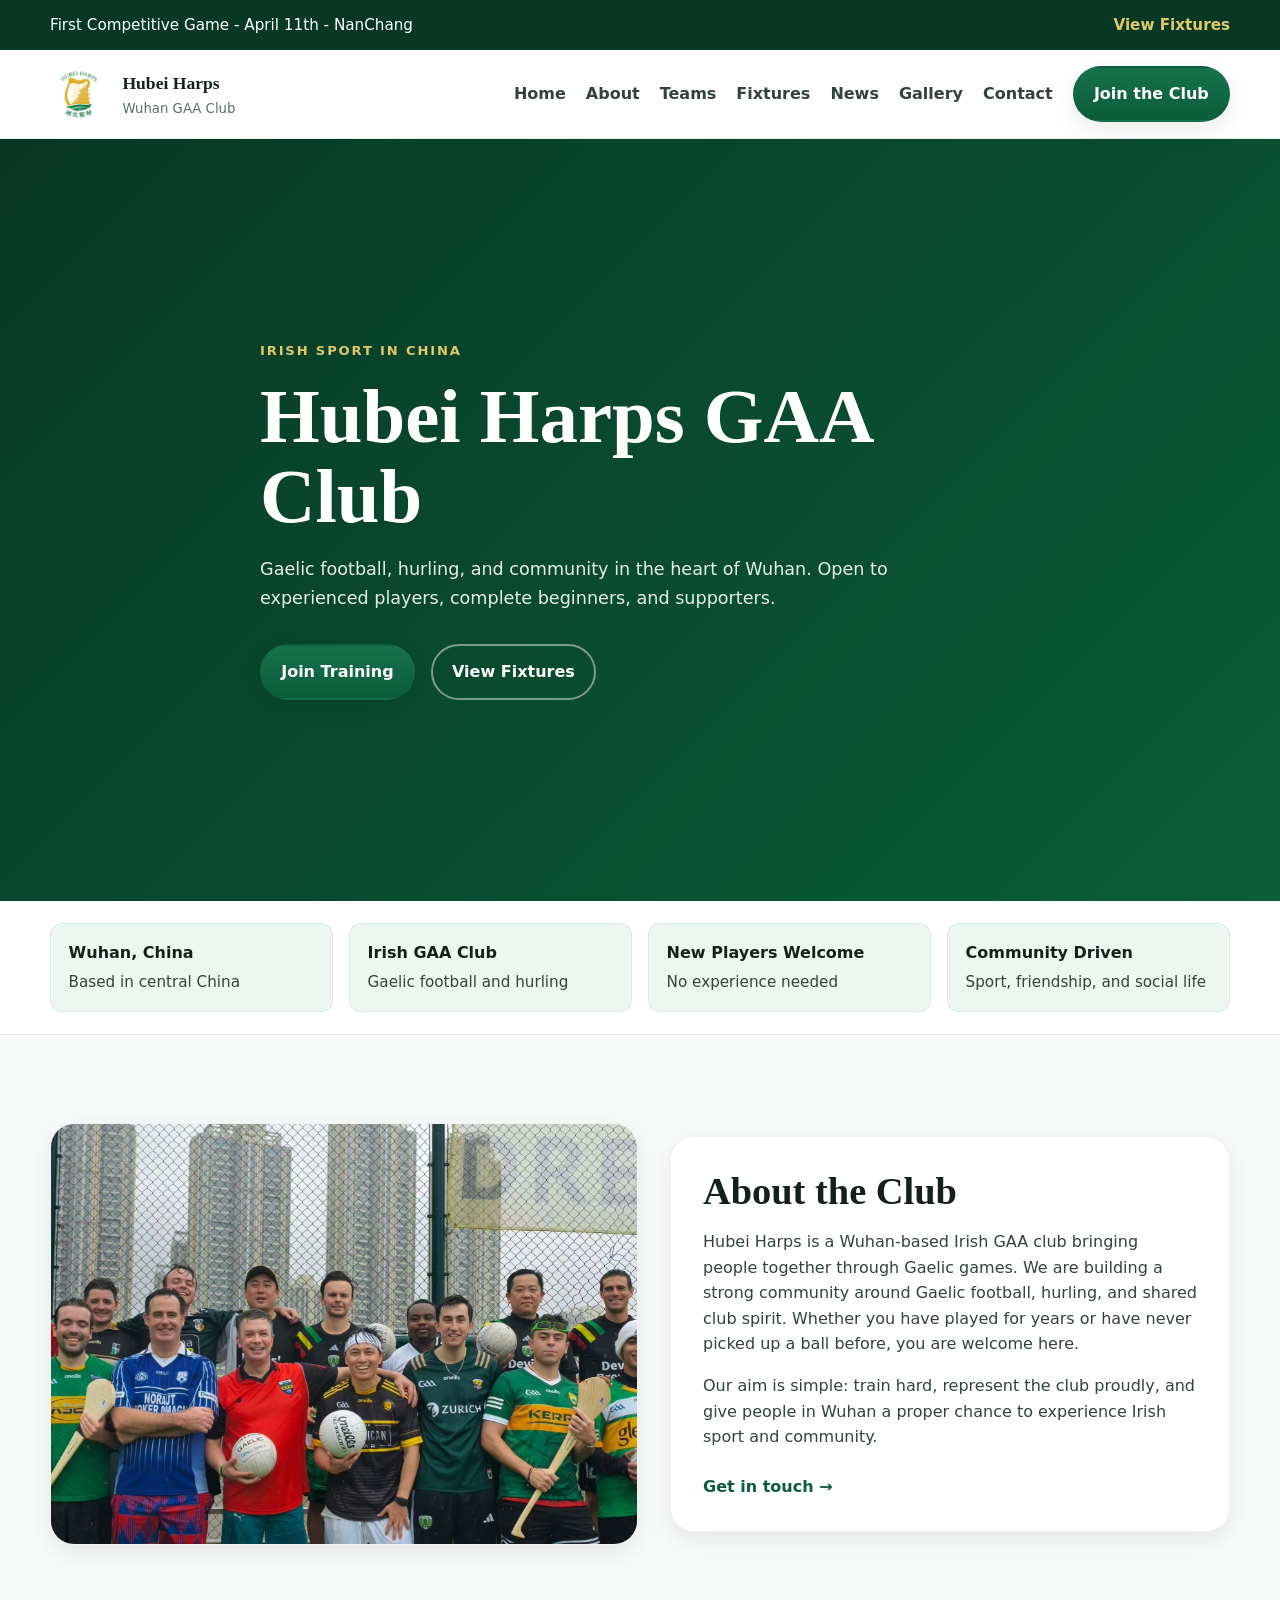
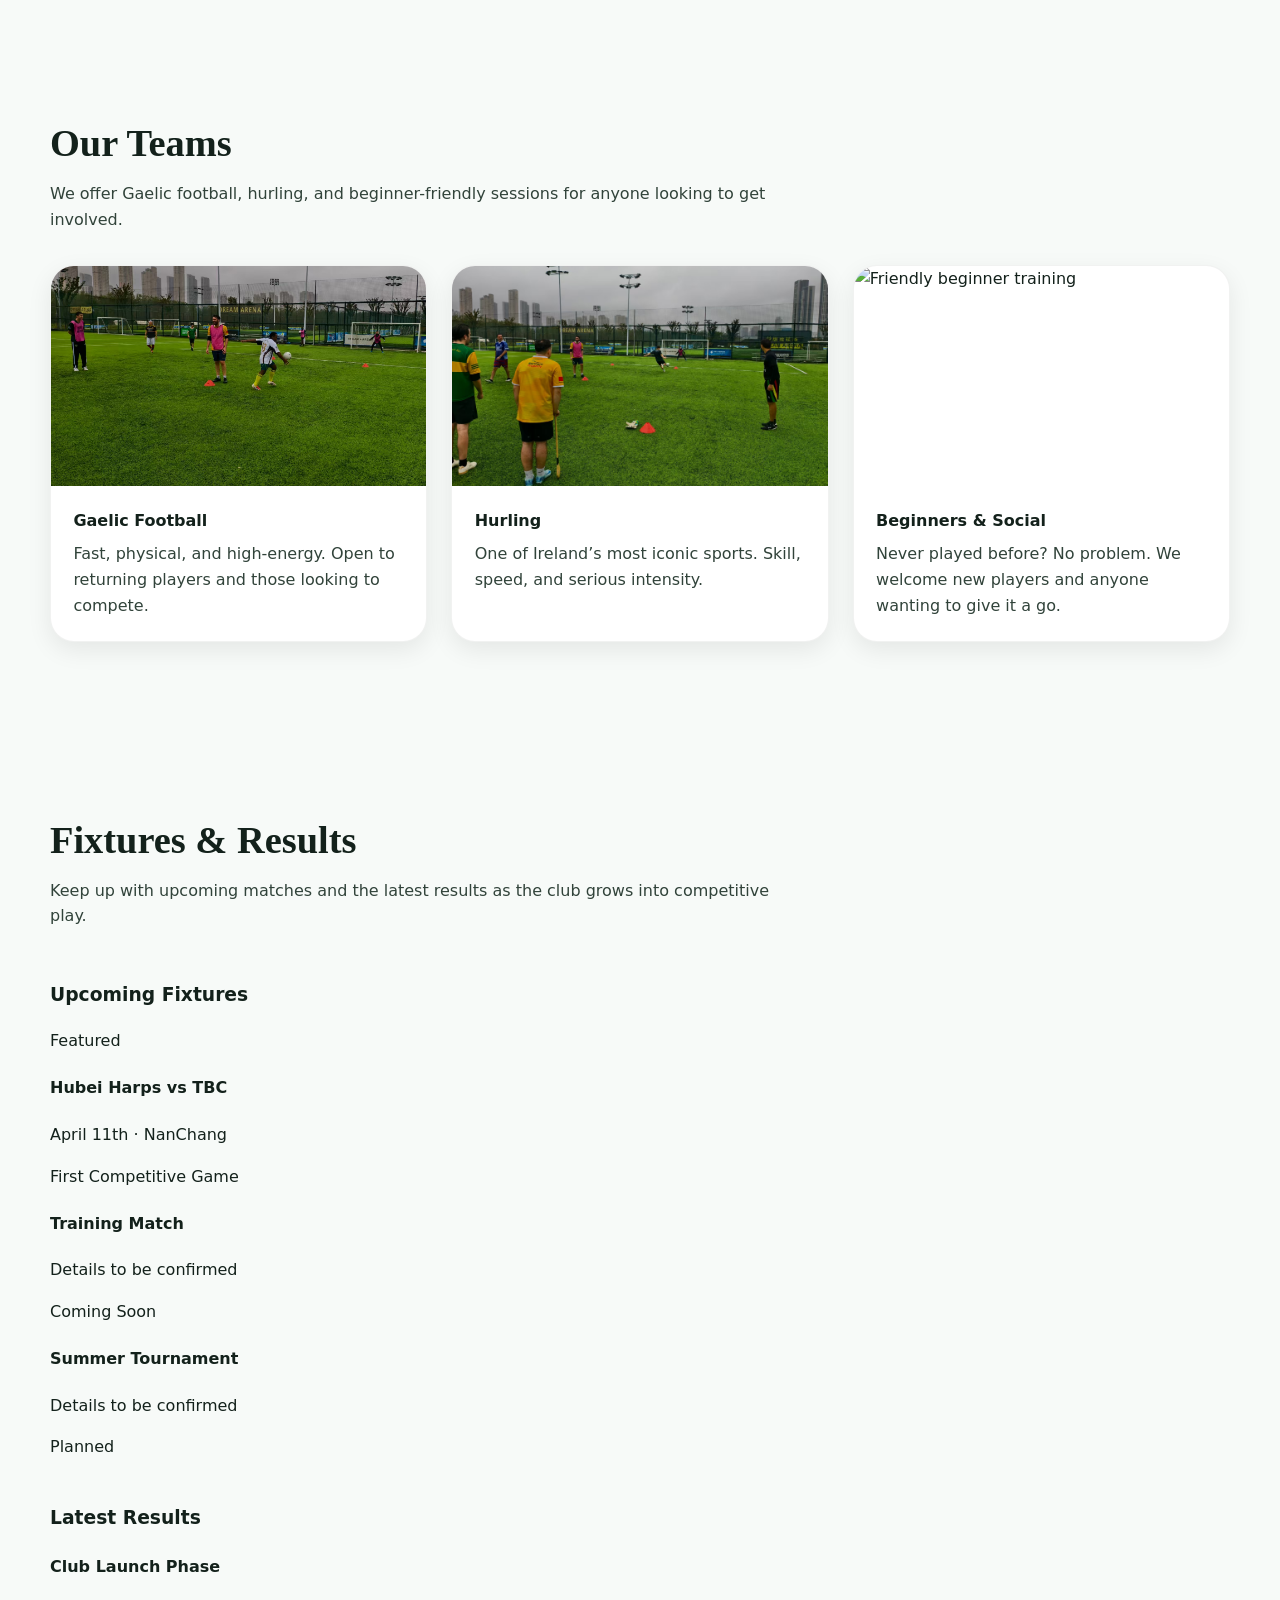
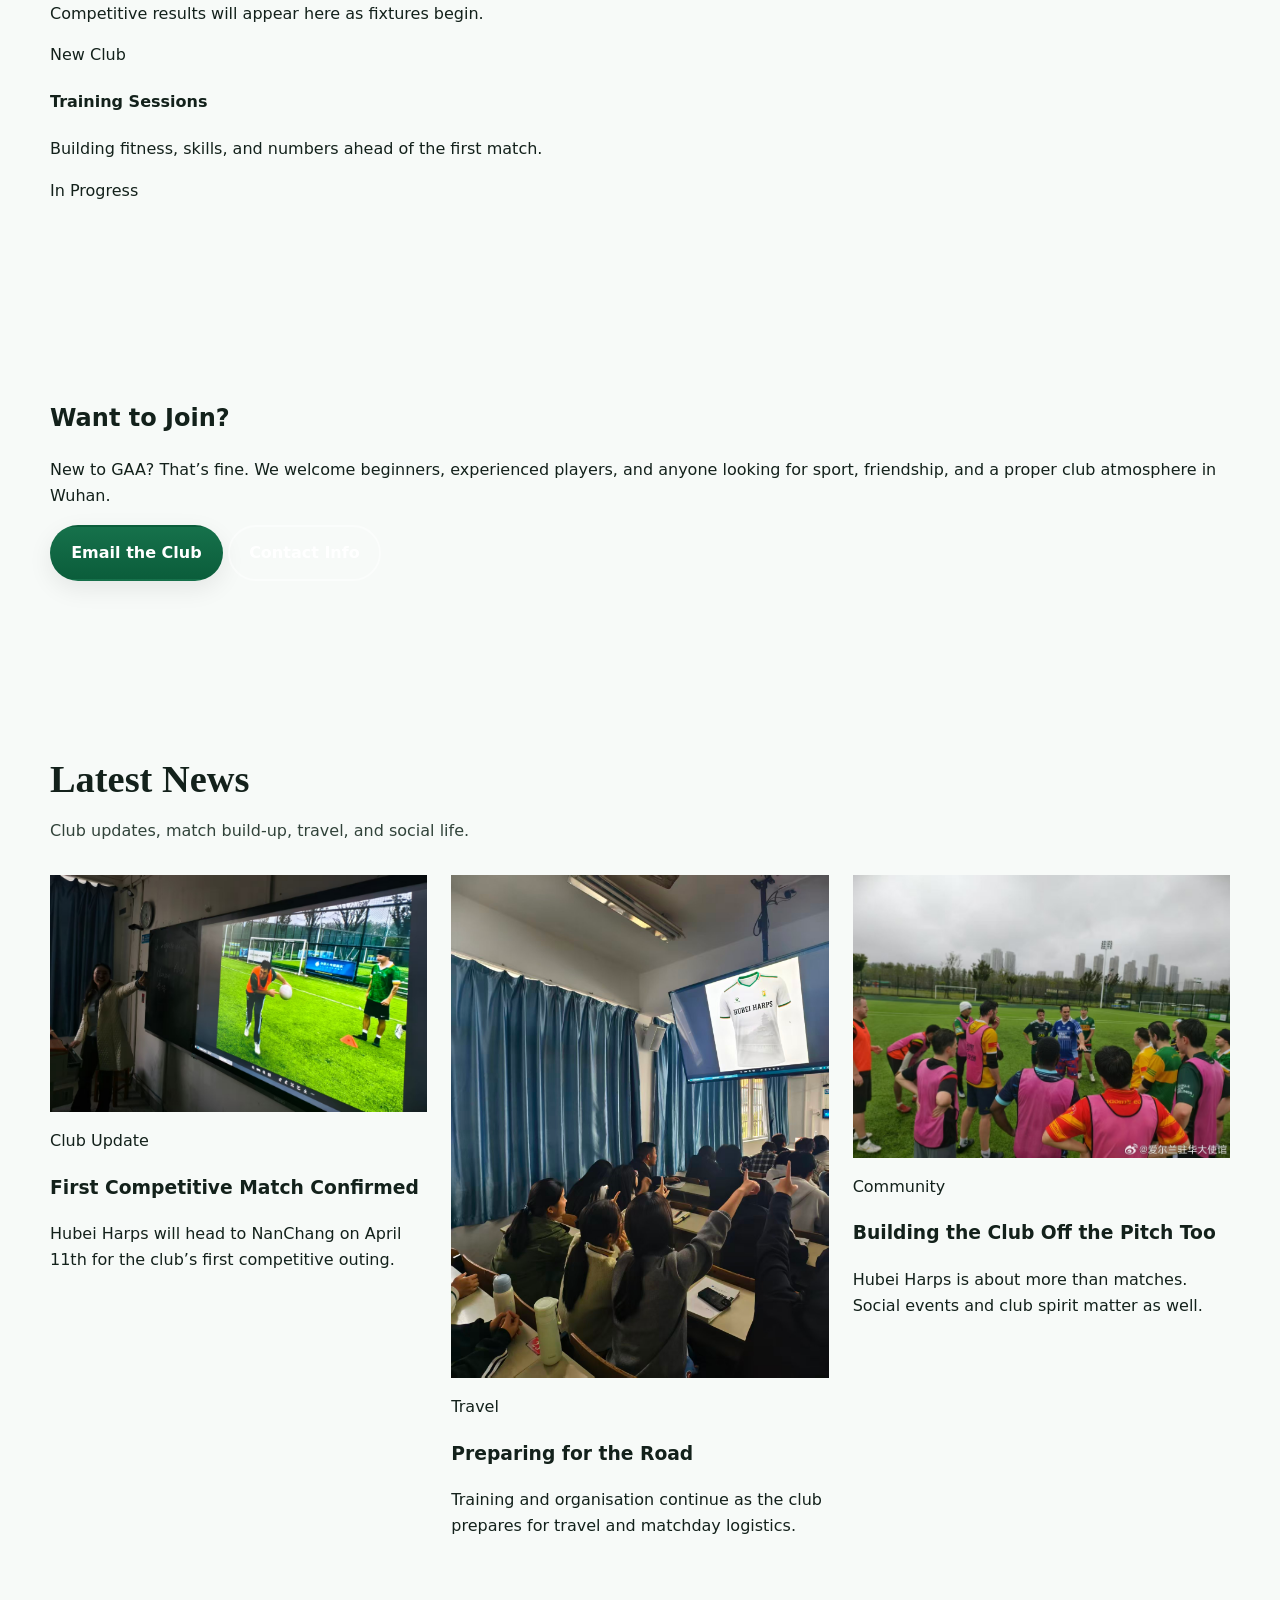
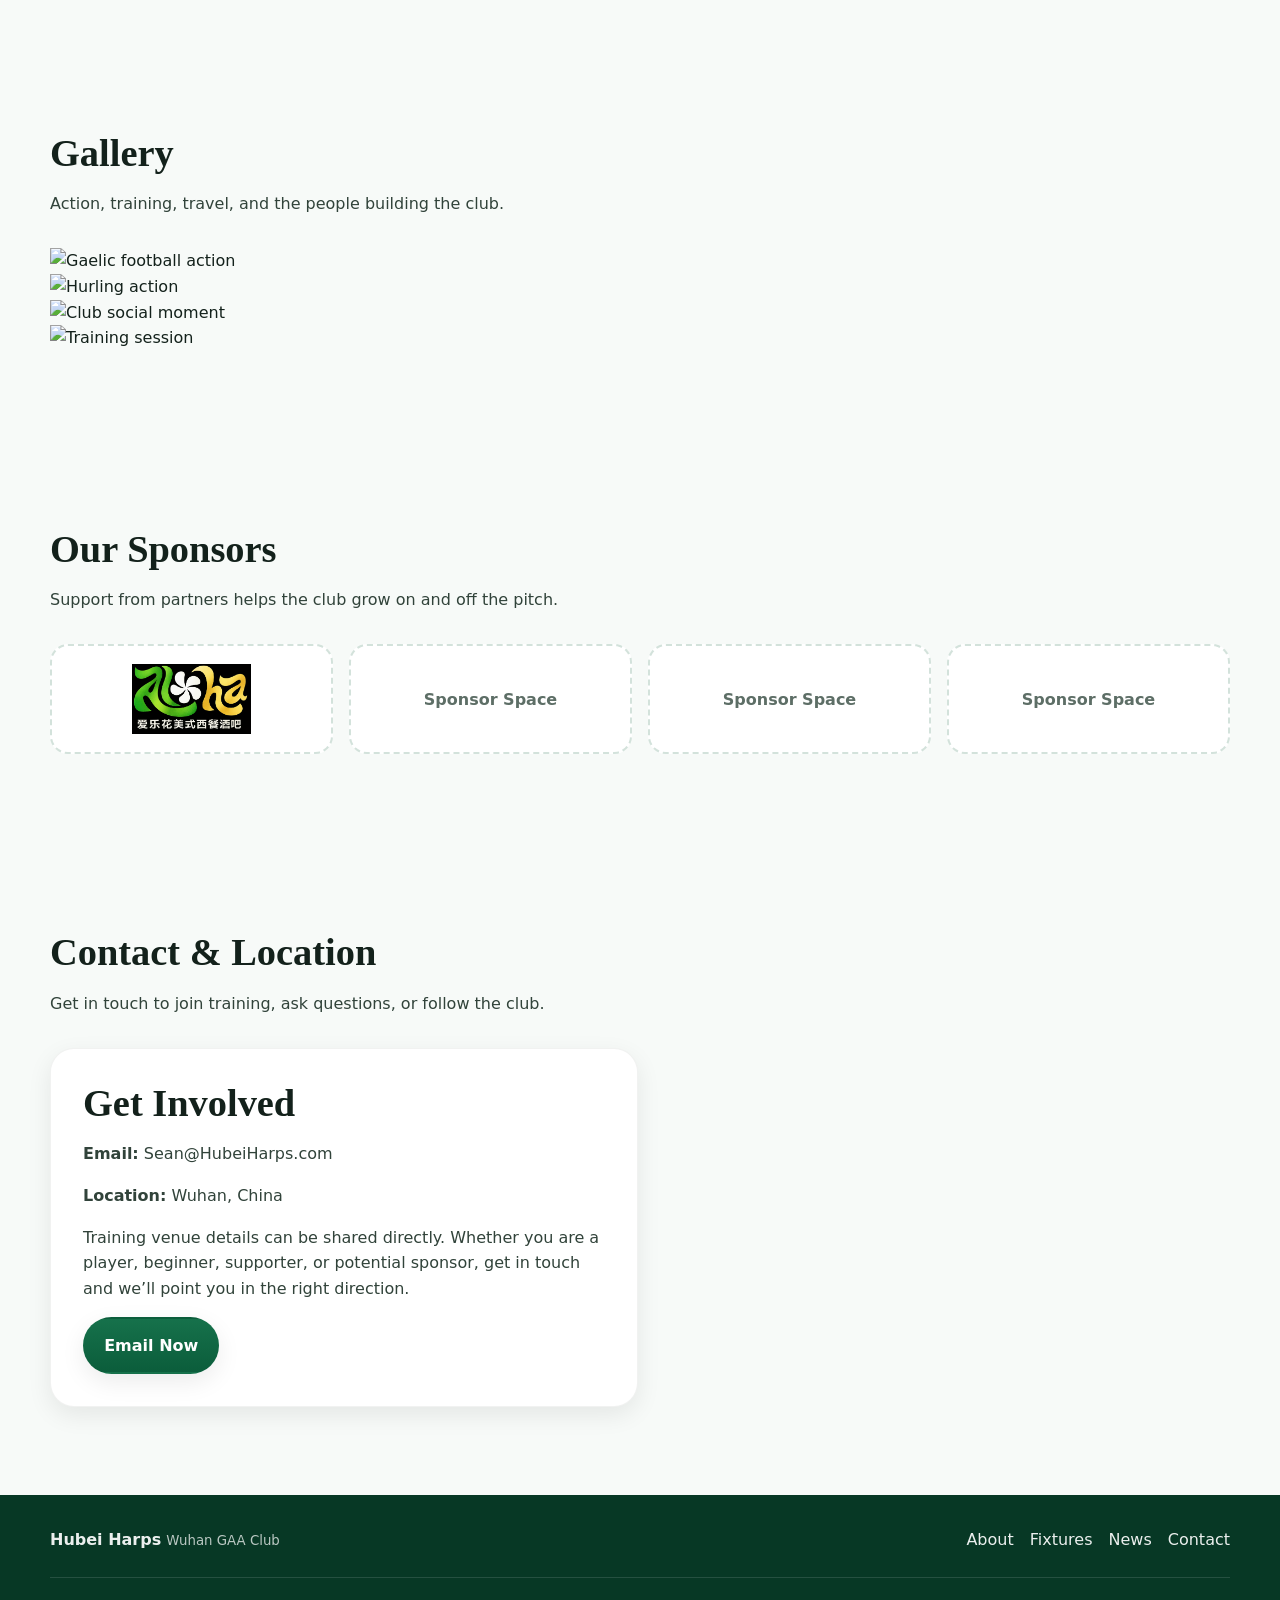
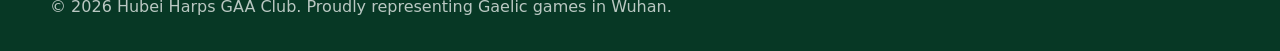
==== index.html @ 8550dde1 "Update index.html" ====
<!DOCTYPE html>
<html lang="en">
<head>
  <meta charset="UTF-8">
  <meta name="viewport" content="width=device-width, initial-scale=1.0">
  <title>Hubei Harps GAA Club</title>
  <meta name="description" content="Hubei Harps GAA Club brings Gaelic football, hurling, and community to Wuhan, China. New players and supporters are always welcome.">

  <link rel="stylesheet" href="styles.css">
  <script defer src="script.js"></script>
</head>
<body>

  <!-- ANNOUNCEMENT -->
  <div class="announcement-bar">
    <div class="container announcement-inner">
      <p>First Competitive Game - April 11th - NanChang</p>
      <a href="#fixtures">View Fixtures</a>
    </div>
  </div>

  <!-- HEADER -->
  <header class="site-header">
    <div class="container nav-wrap">

      <a class="brand" href="#top" aria-label="Hubei Harps home">
        <img src="assets/images/logo.png" alt="Hubei Harps Logo">
        <span>
          <strong>Hubei Harps</strong>
          <small>Wuhan GAA Club</small>
        </span>
      </a>

      <nav class="site-nav" aria-label="Main navigation">
        <a href="#top">Home</a>
        <a href="#about">About</a>
        <a href="#teams">Teams</a>
        <a href="#fixtures">Fixtures</a>
        <a href="#news">News</a>
        <a href="#gallery">Gallery</a>
        <a href="#contact">Contact</a>
        <a href="mailto:Sean@HubeiHarps.com?subject=Hubei%20Harps%20-%20Join%20the%20Club" class="button button-primary nav-cta">Join the Club</a>
      </nav>

      <button class="nav-toggle" aria-label="Toggle menu" aria-expanded="false">
        <span></span>
        <span></span>
        <span></span>
      </button>

    </div>
  </header>

  <main id="top">

    <!-- HERO -->
    <section class="hero">
      <div class="container hero-content">
        <p class="eyebrow">Irish Sport in China</p>
        <h1>Hubei Harps GAA Club</h1>
        <p class="hero-copy">
          Gaelic football, hurling, and community in the heart of Wuhan.
          Open to experienced players, complete beginners, and supporters.
        </p>

        <div class="hero-actions">
          <a href="mailto:Sean@HubeiHarps.com?subject=Hubei%20Harps%20-%20Join%20Training" class="button button-primary">Join Training</a>
          <a href="#fixtures" class="button button-secondary">View Fixtures</a>
        </div>
      </div>
    </section>

    <!-- IDENTITY STRIP -->
    <section class="identity-strip">
      <div class="container identity-grid">
        <article>
          <strong>Wuhan, China</strong>
          <span>Based in central China</span>
        </article>
        <article>
          <strong>Irish GAA Club</strong>
          <span>Gaelic football and hurling</span>
        </article>
        <article>
          <strong>New Players Welcome</strong>
          <span>No experience needed</span>
        </article>
        <article>
          <strong>Community Driven</strong>
          <span>Sport, friendship, and social life</span>
        </article>
      </div>
    </section>

    <!-- ABOUT -->
    <section class="section" id="about">
      <div class="container split-grid">

        <div class="image-card">
          <img src="assets/images/about-team.jpg" alt="Hubei Harps team group photo">
        </div>

        <div class="text-card">
          <h2>About the Club</h2>
          <p>
            Hubei Harps is a Wuhan-based Irish GAA club bringing people together through Gaelic games.
            We are building a strong community around Gaelic football, hurling, and shared club spirit.
            Whether you have played for years or have never picked up a ball before, you are welcome here.
          </p>
          <p>
            Our aim is simple: train hard, represent the club proudly, and give people in Wuhan a proper
            chance to experience Irish sport and community.
          </p>
          <a href="#contact" class="text-link">Get in touch →</a>
        </div>

      </div>
    </section>

    <!-- TEAMS -->
    <section class="section" id="teams">
      <div class="container">

        <div class="section-head">
          <h2>Our Teams</h2>
          <p>We offer Gaelic football, hurling, and beginner-friendly sessions for anyone looking to get involved.</p>
        </div>

        <div class="card-grid three-up">

          <article class="info-card">
            <img src="assets/images/team-gaelic-football.jpg" alt="Gaelic football action">
            <div class="info-card-body">
              <h3>Gaelic Football</h3>
              <p>Fast, physical, and high-energy. Open to returning players and those looking to compete.</p>
            </div>
          </article>

          <article class="info-card">
            <img src="assets/images/team-hurling.jpg" alt="Hurling action">
            <div class="info-card-body">
              <h3>Hurling</h3>
              <p>One of Ireland’s most iconic sports. Skill, speed, and serious intensity.</p>
            </div>
          </article>

          <article class="info-card">
            <img src="assets/images/team-social-beginners.jpg" alt="Friendly beginner training">
            <div class="info-card-body">
              <h3>Beginners & Social</h3>
              <p>Never played before? No problem. We welcome new players and anyone wanting to give it a go.</p>
            </div>
          </article>

        </div>
      </div>
    </section>

    <!-- FIXTURES -->
    <section class="section" id="fixtures">
      <div class="container">

        <div class="section-head">
          <h2>Fixtures & Results</h2>
          <p>Keep up with upcoming matches and the latest results as the club grows into competitive play.</p>
        </div>

        <div class="card-grid two-up">

          <div class="panel">
            <div class="panel-head">
              <h3>Upcoming Fixtures</h3>
            </div>

            <div class="fixture-list">
              <div class="fixture-item feature-fixture">
                <div>
                  <p class="fixture-label">Featured</p>
                  <h4>Hubei Harps vs TBC</h4>
                  <p>April 11th · NanChang</p>
                </div>
                <span class="tag">First Competitive Game</span>
              </div>

              <div class="fixture-item">
                <div>
                  <h4>Training Match</h4>
                  <p>Details to be confirmed</p>
                </div>
                <span class="tag">Coming Soon</span>
              </div>

              <div class="fixture-item">
                <div>
                  <h4>Summer Tournament</h4>
                  <p>Details to be confirmed</p>
                </div>
                <span class="tag">Planned</span>
              </div>
            </div>
          </div>

          <div class="panel">
            <div class="panel-head">
              <h3>Latest Results</h3>
            </div>

            <div class="fixture-list">
              <div class="fixture-item">
                <div>
                  <h4>Club Launch Phase</h4>
                  <p>Competitive results will appear here as fixtures begin.</p>
                </div>
                <span class="tag">New Club</span>
              </div>

              <div class="fixture-item">
                <div>
                  <h4>Training Sessions</h4>
                  <p>Building fitness, skills, and numbers ahead of the first match.</p>
                </div>
                <span class="tag">In Progress</span>
              </div>
            </div>
          </div>

        </div>
      </div>
    </section>

    <!-- JOIN -->
    <section class="section join-band" id="join">
      <div class="container join-wrap">
        <div>
          <h2>Want to Join?</h2>
          <p>
            New to GAA? That’s fine. We welcome beginners, experienced players, and anyone looking for sport,
            friendship, and a proper club atmosphere in Wuhan.
          </p>
        </div>

        <div class="join-actions">
          <a href="mailto:Sean@HubeiHarps.com?subject=Hubei%20Harps%20-%20I%20want%20to%20join" class="button button-primary">Email the Club</a>
          <a href="#contact" class="button button-secondary">Contact Info</a>
        </div>
      </div>
    </section>

    <!-- NEWS -->
    <section class="section news" id="news">
      <div class="container">

        <div class="section-head">
          <h2>Latest News</h2>
          <p>Club updates, match build-up, travel, and social life.</p>
        </div>

        <div class="card-grid three-up">

          <article class="news-card">
            <img src="assets/images/news-1.jpg" alt="Club match or training action">
            <div class="news-card-body">
              <p class="news-meta">Club Update</p>
              <h3>First Competitive Match Confirmed</h3>
              <p>Hubei Harps will head to NanChang on April 11th for the club’s first competitive outing.</p>
            </div>
          </article>

          <article class="news-card">
            <img src="assets/images/news-2.jpg" alt="Team travel or tournament photo">
            <div class="news-card-body">
              <p class="news-meta">Travel</p>
              <h3>Preparing for the Road</h3>
              <p>Training and organisation continue as the club prepares for travel and matchday logistics.</p>
            </div>
          </article>

          <article class="news-card">
            <img src="assets/images/news-3.jpg" alt="Club social event">
            <div class="news-card-body">
              <p class="news-meta">Community</p>
              <h3>Building the Club Off the Pitch Too</h3>
              <p>Hubei Harps is about more than matches. Social events and club spirit matter as well.</p>
            </div>
          </article>

        </div>
      </div>
    </section>

    <!-- GALLERY -->
    <section class="section" id="gallery">
      <div class="container">

        <div class="section-head">
          <h2>Gallery</h2>
          <p>Action, training, travel, and the people building the club.</p>
        </div>

        <div class="gallery-grid">
          <img src="assets/images/gallery-1.jpg" alt="Gaelic football action">
          <img src="assets/images/gallery-2.jpg" alt="Hurling action">
          <img src="assets/images/gallery-3.jpg" alt="Club social moment">
          <img src="assets/images/gallery-4.jpg" alt="Training session">
        </div>

      </div>
    </section>

    <!-- SPONSORS -->
    <section class="section" id="sponsors">
      <div class="container">

        <div class="section-head">
          <h2>Our Sponsors</h2>
          <p>Support from partners helps the club grow on and off the pitch.</p>
        </div>

        <div class="sponsor-row">
          <div class="sponsor-box">
            <img src="assets/images/sponsor-1.png" alt="Club sponsor">
          </div>

          <div class="sponsor-box">Sponsor Space</div>
          <div class="sponsor-box">Sponsor Space</div>
          <div class="sponsor-box">Sponsor Space</div>
        </div>

      </div>
    </section>

    <!-- CONTACT -->
    <section class="section" id="contact">
      <div class="container">

        <div class="section-head">
          <h2>Contact & Location</h2>
          <p>Get in touch to join training, ask questions, or follow the club.</p>
        </div>

        <div class="split-grid contact-grid">

          <div class="text-card">
            <h2>Get Involved</h2>
            <p><strong>Email:</strong> <a href="mailto:Sean@HubeiHarps.com">Sean@HubeiHarps.com</a></p>
            <p><strong>Location:</strong> Wuhan, China</p>
            <p>
              Training venue details can be shared directly. Whether you are a player, beginner,
              supporter, or potential sponsor, get in touch and we’ll point you in the right direction.
            </p>
            <a href="mailto:Sean@HubeiHarps.com?subject=Hubei%20Harps%20-%20Contact" class="button button-primary">Email Now</a>
          </div>

          <div class="map-card">
            <iframe
              title="Map of Wuhan"
              src="https://www.google.com/maps?q=Wuhan%20China&output=embed"
              loading="lazy"
              referrerpolicy="no-referrer-when-downgrade">
            </iframe>
          </div>

        </div>

      </div>
    </section>

  </main>

  <!-- FOOTER -->
  <footer class="site-footer">
    <div class="container footer-wrap">

      <div class="footer-brand">
        <strong>Hubei Harps</strong>
        <small>Wuhan GAA Club</small>
      </div>

      <div class="footer-nav">
        <a href="#about">About</a>
        <a href="#fixtures">Fixtures</a>
        <a href="#news">News</a>
        <a href="#contact">Contact</a>
      </div>

      <p class="footer-copy">
        © 2026 Hubei Harps GAA Club. Proudly representing Gaelic games in Wuhan.
      </p>

    </div>
  </footer>

</body>
</html>
---- styles.css ----
/* =========================
   RESET / BASE
========================= */
:root {
  --green-900: #073825;
  --green-800: #0b5d3b;
  --green-700: #16714b;
  --green-100: #edf7f1;
  --gold-500: #d4af37;
  --gold-400: #e3c867;
  --white: #ffffff;
  --ink-900: #13211b;
  --ink-700: #31433a;
  --ink-500: #5d6e66;
  --line: rgba(19, 33, 27, 0.12);
  --shadow: 0 16px 40px rgba(0, 0, 0, 0.12);
  --shadow-soft: 0 8px 24px rgba(0, 0, 0, 0.08);
  --radius-lg: 24px;
  --radius-md: 18px;
  --radius-sm: 12px;
  --max-width: 1180px;
  --header-height: 88px;
}

*,
*::before,
*::after {
  box-sizing: border-box;
}

html {
  scroll-behavior: smooth;
}

body {
  margin: 0;
  font-family: "Inter", system-ui, sans-serif;
  color: var(--ink-900);
  background: #f7faf8;
  line-height: 1.6;
}

img {
  display: block;
  max-width: 100%;
}

a {
  color: inherit;
  text-decoration: none;
}

iframe {
  border: 0;
}

.container {
  width: min(100% - 2rem, var(--max-width));
  margin-inline: auto;
}

/* =========================
   ANNOUNCEMENT BAR
========================= */
.announcement-bar {
  background: var(--green-900);
  color: var(--white);
}

.announcement-inner {
  min-height: 50px;
  display: flex;
  align-items: center;
  justify-content: space-between;
  gap: 1rem;
  font-size: 0.95rem;
}

.announcement-inner p {
  margin: 0;
}

.announcement-inner a {
  color: var(--gold-400);
  font-weight: 700;
}

.announcement-inner a:hover {
  color: var(--white);
}

/* =========================
   HEADER
========================= */
.site-header {
  position: sticky;
  top: 0;
  z-index: 50;
  background: rgba(255, 255, 255, 0.94);
  backdrop-filter: blur(14px);
  border-bottom: 1px solid rgba(19, 33, 27, 0.08);
}

.nav-wrap {
  min-height: var(--header-height);
  display: flex;
  align-items: center;
  justify-content: space-between;
  gap: 1.5rem;
}

.brand {
  display: inline-flex;
  align-items: center;
  gap: 0.9rem;
  min-width: 0;
}

.brand img {
  width: 58px;
  height: 58px;
  object-fit: contain;
  flex-shrink: 0;
}

.brand span {
  display: grid;
  gap: 0.1rem;
}

.brand strong,
.hero h1,
.section-head h2,
.text-card h2 {
  font-family: "Cinzel", serif;
}

.brand strong {
  font-size: 1.1rem;
}

.brand small {
  color: var(--ink-500);
  font-size: 0.83rem;
}

.site-nav {
  display: flex;
  align-items: center;
  gap: 1.25rem;
}

.site-nav a:not(.button) {
  font-weight: 600;
  color: var(--ink-700);
}

.site-nav a:hover,
.footer-nav a:hover,
.text-link:hover {
  color: var(--green-800);
}

.nav-toggle {
  display: none;
  background: transparent;
  border: 0;
  padding: 0.4rem;
  cursor: pointer;
}

.nav-toggle span {
  display: block;
  width: 26px;
  height: 2px;
  background: var(--ink-900);
  margin: 5px 0;
}

/* =========================
   BUTTONS
========================= */
.button {
  display: inline-flex;
  align-items: center;
  justify-content: center;
  min-height: 48px;
  padding: 0.85rem 1.2rem;
  border-radius: 999px;
  font-weight: 800;
  border: 2px solid transparent;
  transition: transform 0.2s ease, box-shadow 0.2s ease, background 0.2s ease, color 0.2s ease;
}

.button:hover {
  transform: translateY(-1px);
}

.button-primary {
  background: linear-gradient(180deg, var(--green-700), var(--green-800));
  color: var(--white);
  box-shadow: var(--shadow-soft);
}

.button-primary:hover {
  box-shadow: var(--shadow);
}

.button-secondary {
  background: transparent;
  border: 2px solid rgba(255, 255, 255, 0.45);
  color: var(--white);
}

.button-secondary:hover {
  border-color: var(--white);
}

/* =========================
   HERO
========================= */
.hero {
  position: relative;
  min-height: calc(100vh - 138px);
  display: grid;
  align-items: center;
  background: linear-gradient(135deg, var(--green-900), var(--green-800));
  color: var(--white);
}

.hero-content {
  position: relative;
  z-index: 1;
  padding: 6rem 0;
  max-width: 760px;
}

.eyebrow {
  letter-spacing: 0.14em;
  text-transform: uppercase;
  font-size: 0.82rem;
  font-weight: 800;
  color: var(--gold-400);
  margin: 0 0 1rem;
}

.hero h1 {
  font-size: clamp(2.4rem, 6vw, 4.8rem);
  line-height: 1.05;
  margin: 0 0 1rem;
}

.hero-copy {
  max-width: 60ch;
  font-size: 1.1rem;
  color: rgba(255, 255, 255, 0.9);
}

.hero-actions {
  display: flex;
  flex-wrap: wrap;
  gap: 1rem;
  margin-top: 2rem;
}

/* =========================
   IDENTITY STRIP
========================= */
.identity-strip {
  background: var(--white);
  border-bottom: 1px solid var(--line);
}

.identity-grid {
  display: grid;
  grid-template-columns: repeat(4, 1fr);
  gap: 1rem;
  padding: 1.4rem 0;
}

.identity-grid article {
  padding: 1rem 1.1rem;
  border-radius: var(--radius-sm);
  background: var(--green-100);
  border: 1px solid rgba(11, 93, 59, 0.08);
}

.identity-grid strong,
.info-card h3 {
  display: block;
  font-size: 1rem;
  margin-bottom: 0.2rem;
}

.identity-grid span {
  color: var(--ink-700);
  font-size: 0.95rem;
}

/* =========================
   SECTION GENERIC
========================= */
.section {
  padding: 5.5rem 0;
}

.section-head {
  max-width: 760px;
  margin-bottom: 2rem;
}

.section-head h2,
.text-card h2 {
  font-size: clamp(1.9rem, 3vw, 3rem);
  line-height: 1.15;
  margin: 0 0 0.85rem;
}

.section-head p:last-child,
.text-card p,
.info-card p {
  color: var(--ink-700);
}

/* =========================
   LAYOUT BLOCKS
========================= */
.split-grid {
  display: grid;
  grid-template-columns: 1.05fr 1fr;
  gap: 2rem;
  align-items: center;
}

.card-grid {
  display: grid;
  gap: 1.5rem;
}

.three-up {
  grid-template-columns: repeat(3, 1fr);
}

.image-card,
.text-card,
.info-card {
  background: var(--white);
  border-radius: var(--radius-lg);
  overflow: hidden;
  box-shadow: var(--shadow-soft);
  border: 1px solid rgba(19, 33, 27, 0.06);
}

.image-card img {
  width: 100%;
  height: 100%;
  min-height: 420px;
  object-fit: cover;
}

.text-card {
  padding: 2rem;
}

.text-link {
  display: inline-block;
  margin-top: 0.5rem;
  font-weight: 800;
  color: var(--green-800);
}

/* =========================
   INFO CARDS
========================= */
.info-card img {
  width: 100%;
  height: 220px;
  object-fit: cover;
}

.info-card-body {
  padding: 1.4rem;
}

.info-card h3 {
  margin: 0 0 0.5rem;
}

.info-card p {
  margin: 0;
}

/* =========================
   SPONSORS
========================= */
.sponsor-row {
  display: grid;
  grid-template-columns: repeat(4, 1fr);
  gap: 1rem;
}

.sponsor-box {
  min-height: 110px;
  display: grid;
  place-items: center;
  background: var(--white);
  border: 2px dashed rgba(11, 93, 59, 0.18);
  border-radius: var(--radius-md);
  color: var(--ink-500);
  font-weight: 700;
  padding: 1rem;
}

.sponsor-box img {
  max-width: 100%;
  max-height: 70px;
  width: auto;
  height: auto;
  object-fit: contain;
}

/* =========================
   FOOTER
========================= */
.site-footer {
  background: var(--green-900);
  color: rgba(255, 255, 255, 0.92);
  padding: 2rem 0;
}

.footer-wrap {
  display: grid;
  grid-template-columns: 1.2fr 1fr;
  gap: 1.5rem;
  align-items: center;
}

.footer-brand small,
.footer-copy {
  color: rgba(255, 255, 255, 0.72);
}

.footer-nav {
  display: flex;
  flex-wrap: wrap;
  gap: 1rem;
  justify-content: flex-end;
}

.footer-copy {
  grid-column: 1 / -1;
  margin: 0;
  border-top: 1px solid rgba(255, 255, 255, 0.12);
  padding-top: 1rem;
}

/* =========================
   MOBILE / TABLET
========================= */
@media (max-width: 980px) {
  .identity-grid,
  .three-up,
  .sponsor-row,
  .footer-wrap,
  .split-grid {
    grid-template-columns: 1fr 1fr;
  }
}

@media (max-width: 760px) {
  .announcement-inner {
    flex-direction: column;
    justify-content: center;
    text-align: center;
    padding: 0.7rem 0;
  }

  .nav-toggle {
    display: inline-block;
  }

  .site-nav {
    position: absolute;
    left: 0;
    right: 0;
    top: 100%;
    background: rgba(255, 255, 255, 0.98);
    border-bottom: 1px solid var(--line);
    flex-direction: column;
    align-items: stretch;
    padding: 1rem;
    gap: 0.75rem;
    opacity: 0;
    visibility: hidden;
    pointer-events: none;
    transform: translateY(-8px);
    transition: opacity 0.2s ease, transform 0.2s ease, visibility 0.2s ease;
  }

  .site-nav.is-open {
    opacity: 1;
    visibility: visible;
    pointer-events: auto;
    transform: translateY(0);
  }

  .nav-cta {
    width: 100%;
  }

  .hero {
    min-height: auto;
  }

  .hero-content {
    padding: 5rem 0;
  }

  .identity-grid,
  .three-up,
  .sponsor-row,
  .footer-wrap,
  .split-grid {
    grid-template-columns: 1fr;
  }

  .button,
  .hero-actions .button {
    width: 100%;
  }

  .brand img {
    width: 50px;
    height: 50px;
  }
}
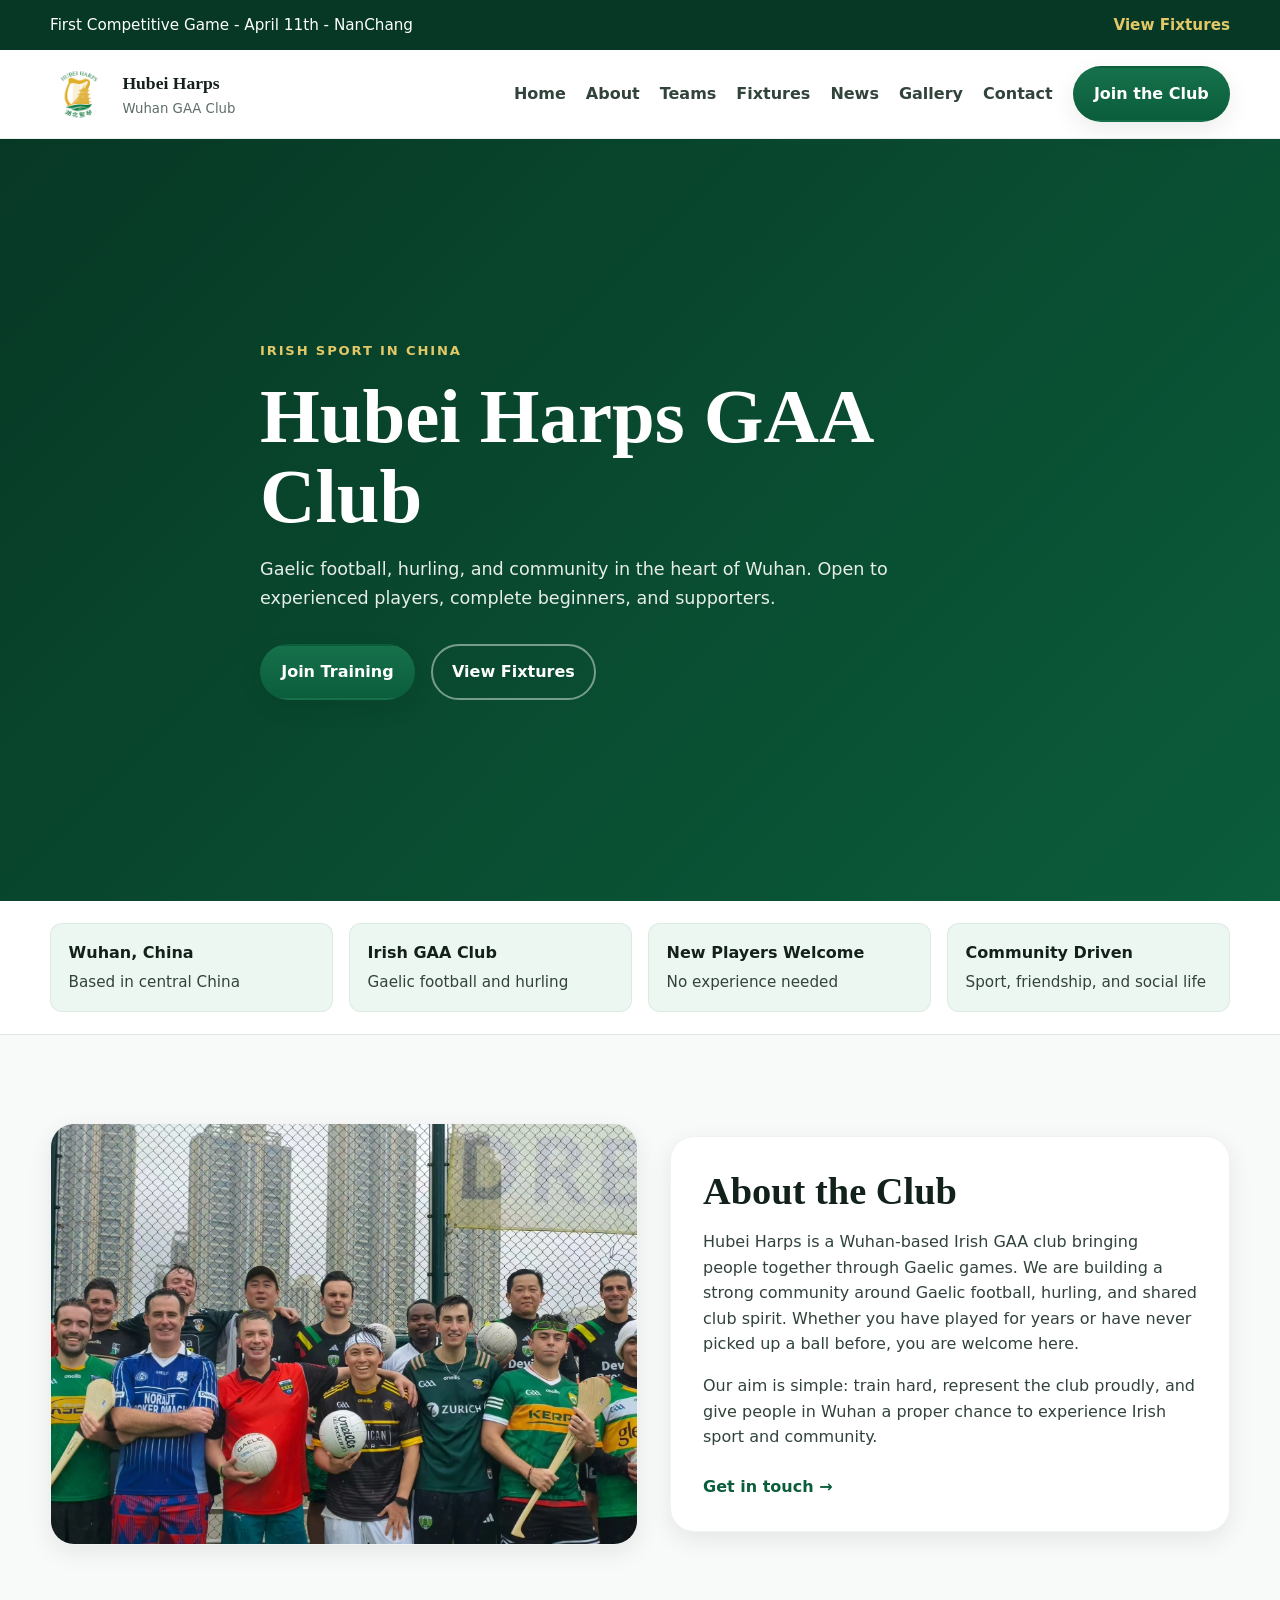
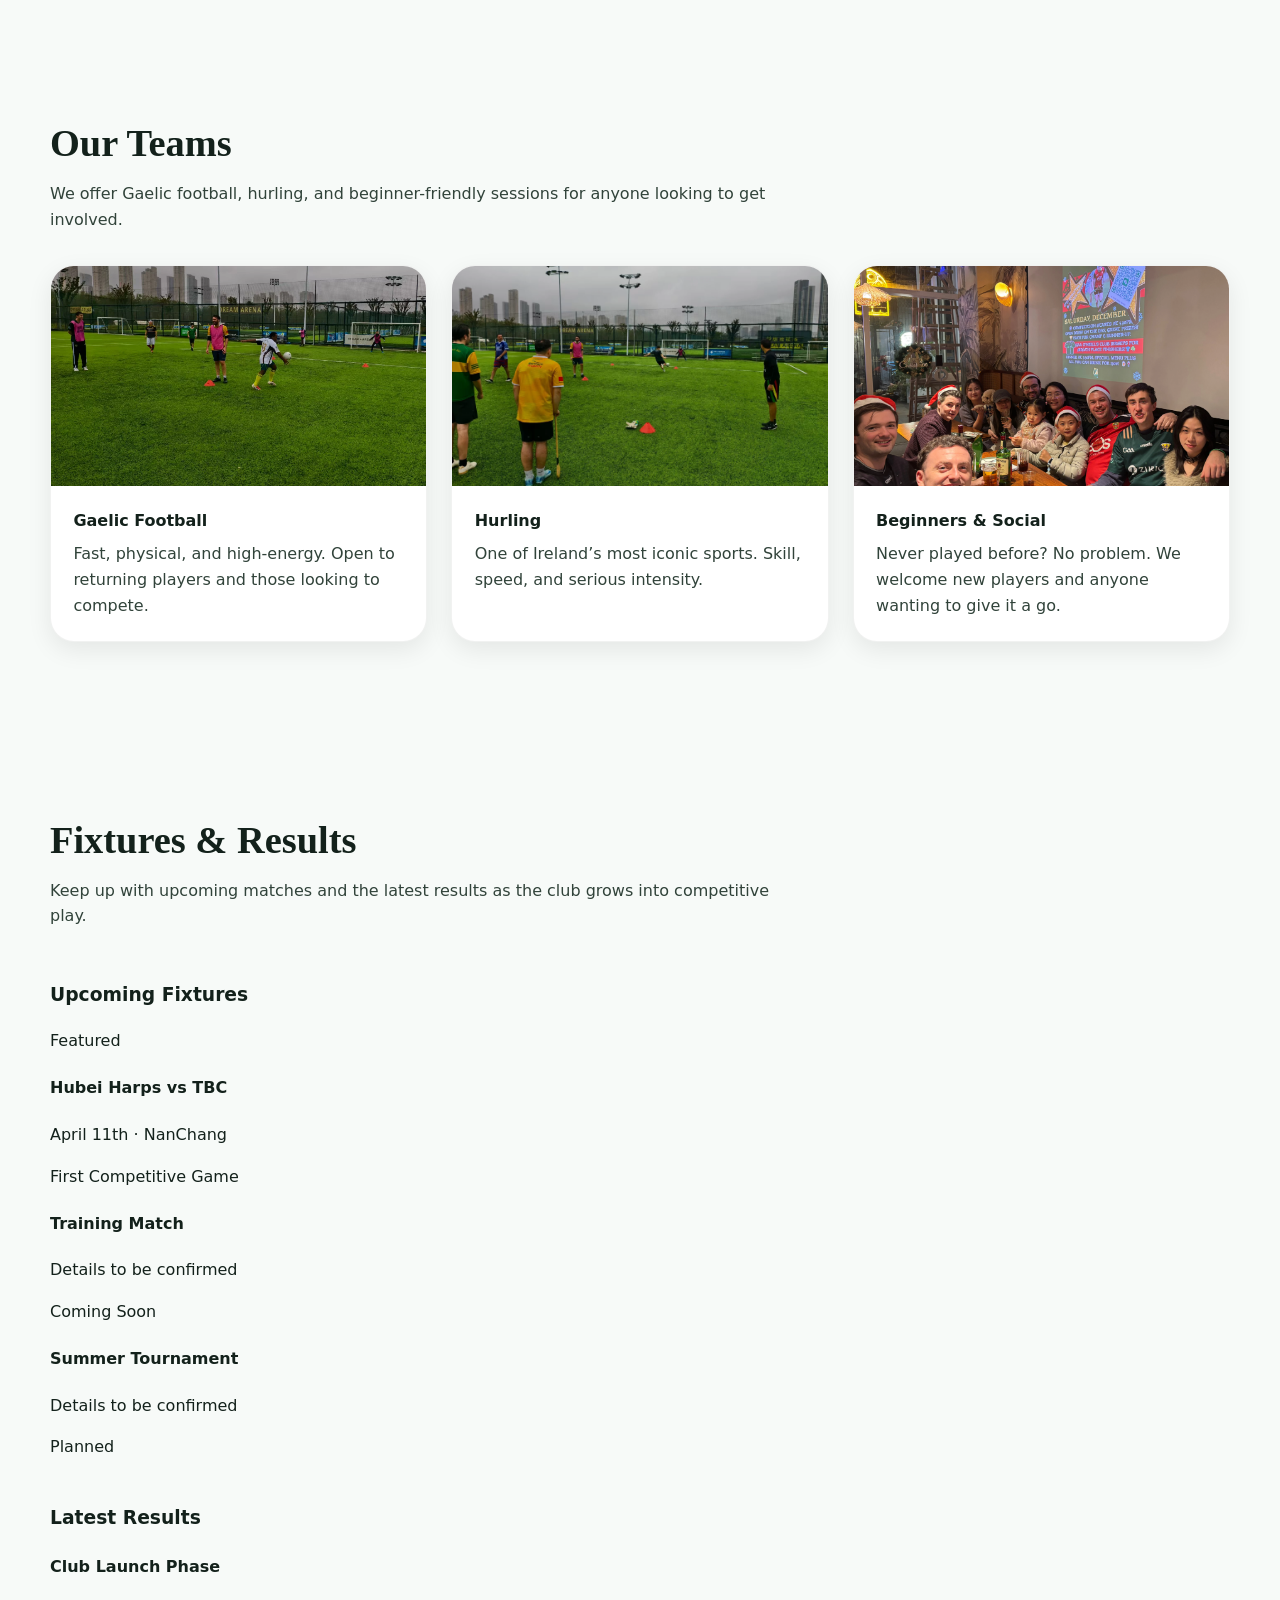
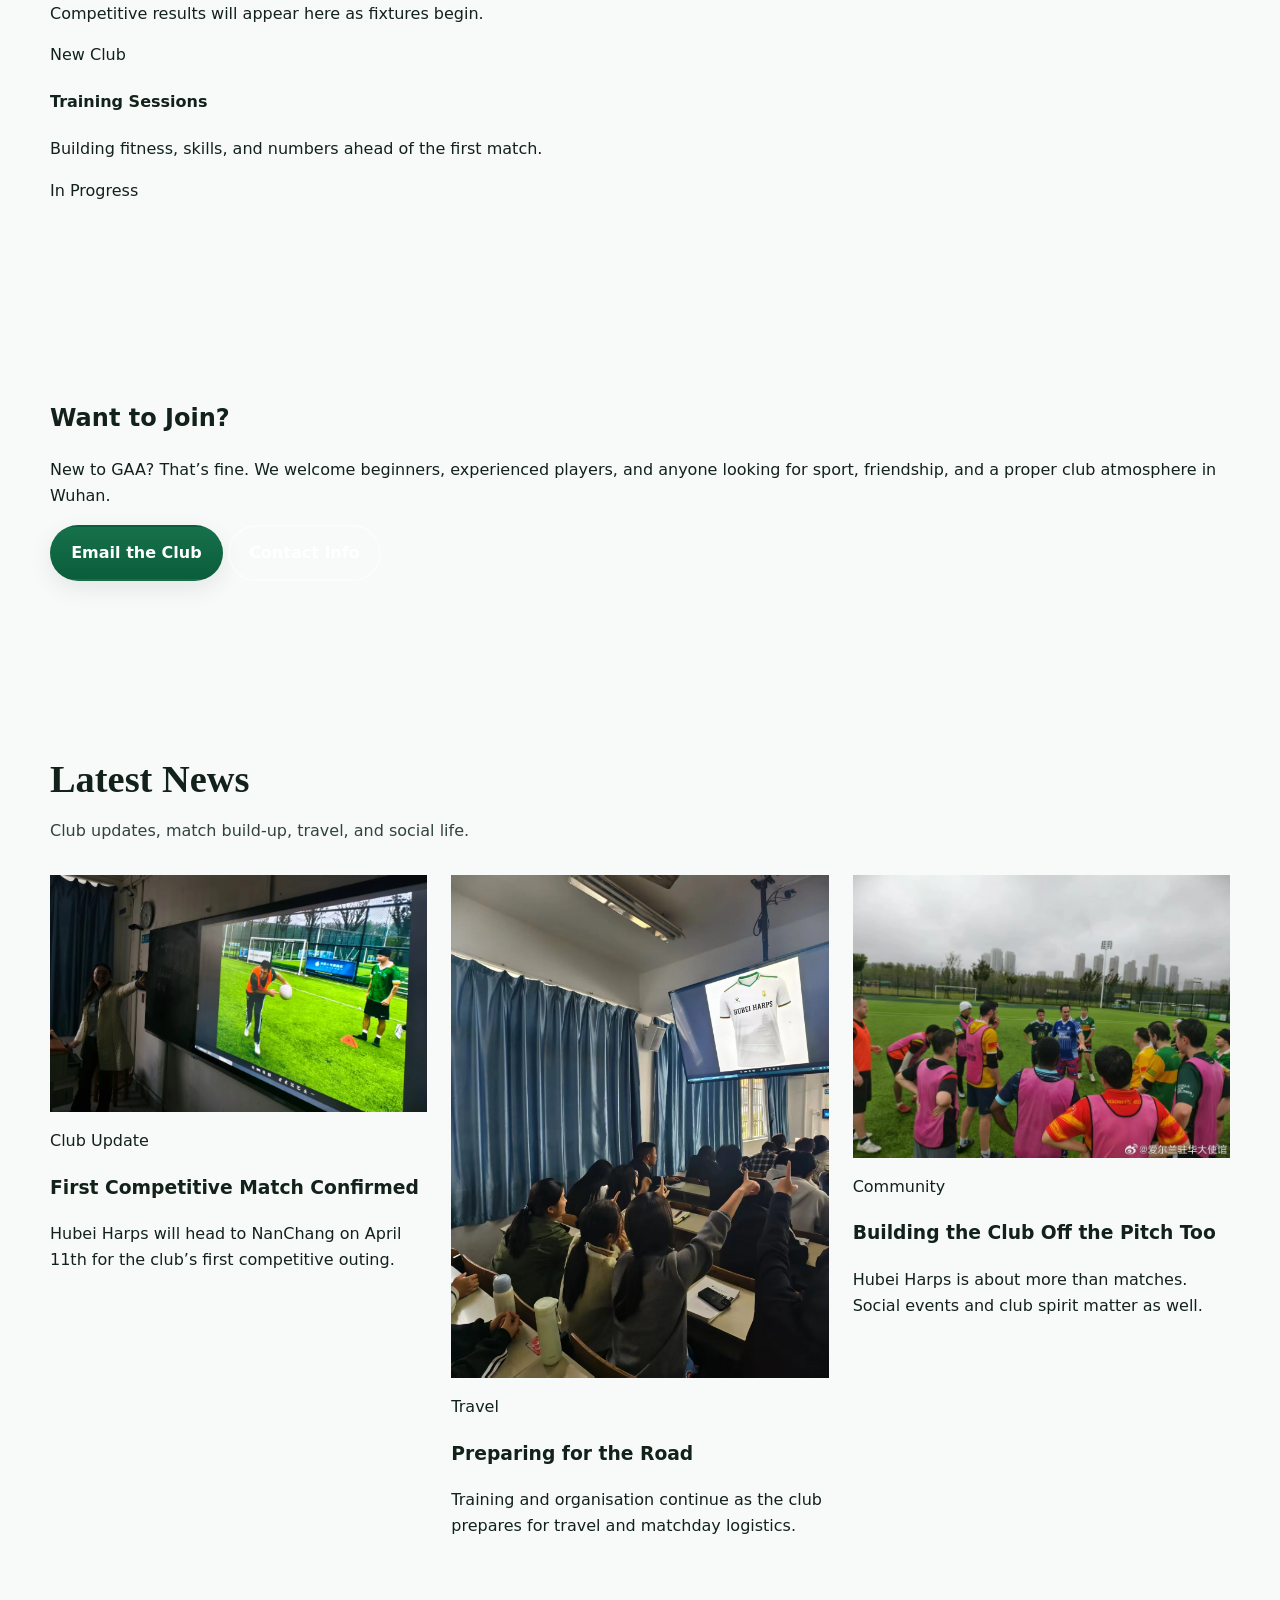
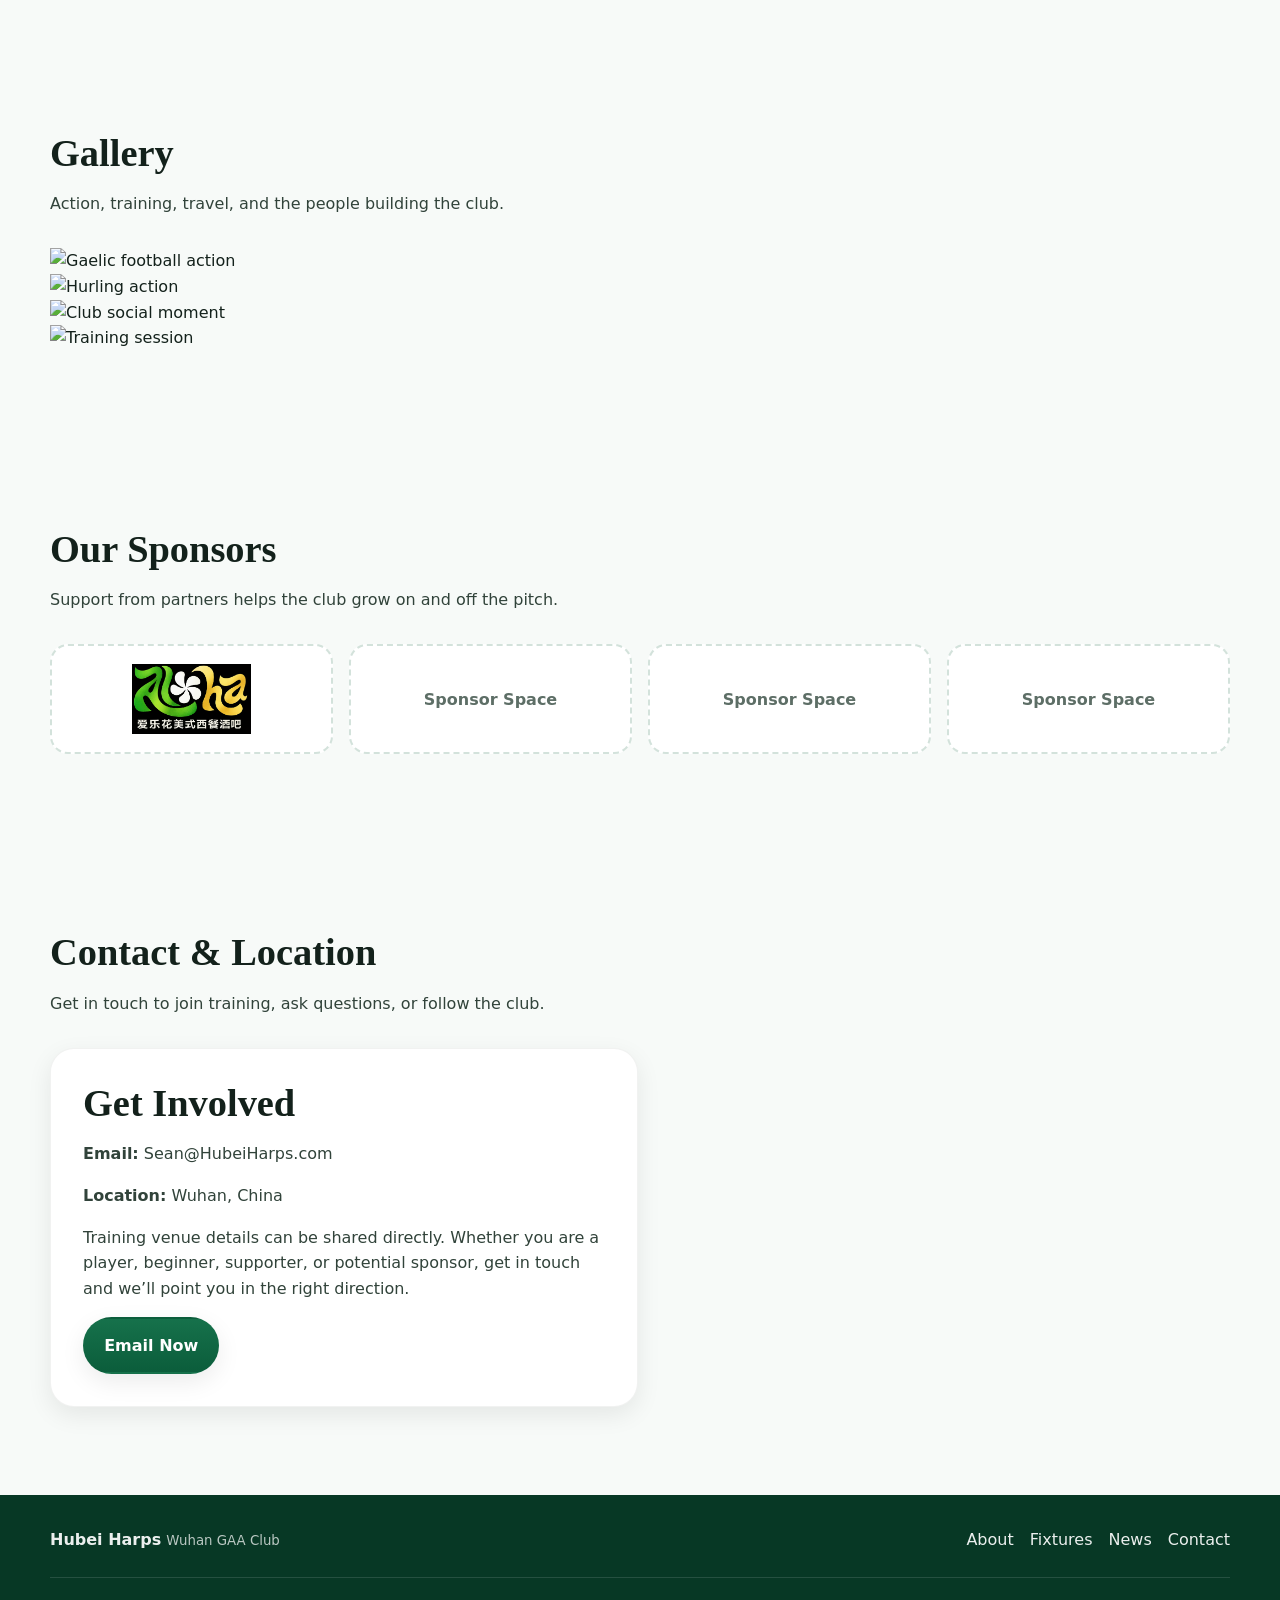
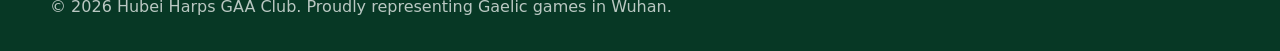
==== commit a2a5885f: "Update index.html" ====
--- a/index.html
+++ b/index.html
@@ -97,7 +97,7 @@
       <div class="container split-grid">
 
         <div class="image-card">
-          <img src="assets/images/about-team.jpg" alt="Hubei Harps team group photo">
+          <img src="assets/images/about-team.webp" alt="Hubei Harps team group photo">
         </div>
 
         <div class="text-card">
@@ -129,7 +129,7 @@
         <div class="card-grid three-up">
 
           <article class="info-card">
-            <img src="assets/images/team-gaelic-football.jpg" alt="Gaelic football action">
+            <img src="assets/images/team-gaelic-football.webp" alt="Gaelic football action">
             <div class="info-card-body">
               <h3>Gaelic Football</h3>
               <p>Fast, physical, and high-energy. Open to returning players and those looking to compete.</p>
@@ -137,7 +137,7 @@
           </article>
 
           <article class="info-card">
-            <img src="assets/images/team-hurling.jpg" alt="Hurling action">
+            <img src="assets/images/team-hurling.webp" alt="Hurling action">
             <div class="info-card-body">
               <h3>Hurling</h3>
               <p>One of Ireland’s most iconic sports. Skill, speed, and serious intensity.</p>
@@ -145,7 +145,7 @@
           </article>
 
           <article class="info-card">
-            <img src="assets/images/team-social-beginners.jpg" alt="Friendly beginner training">
+            <img src="assets/images/team-social-beginners.webp" alt="Friendly beginner training">
             <div class="info-card-body">
               <h3>Beginners & Social</h3>
               <p>Never played before? No problem. We welcome new players and anyone wanting to give it a go.</p>
@@ -258,7 +258,7 @@
         <div class="card-grid three-up">
 
           <article class="news-card">
-            <img src="assets/images/news-1.jpg" alt="Club match or training action">
+            <img src="assets/images/news-1.webp" alt="Club match or training action">
             <div class="news-card-body">
               <p class="news-meta">Club Update</p>
               <h3>First Competitive Match Confirmed</h3>
@@ -267,7 +267,7 @@
           </article>
 
           <article class="news-card">
-            <img src="assets/images/news-2.jpg" alt="Team travel or tournament photo">
+            <img src="assets/images/news-2.webp" alt="Team travel or tournament photo">
             <div class="news-card-body">
               <p class="news-meta">Travel</p>
               <h3>Preparing for the Road</h3>
@@ -276,7 +276,7 @@
           </article>
 
           <article class="news-card">
-            <img src="assets/images/news-3.jpg" alt="Club social event">
+            <img src="assets/images/news-3.webp" alt="Club social event">
             <div class="news-card-body">
               <p class="news-meta">Community</p>
               <h3>Building the Club Off the Pitch Too</h3>
@@ -298,10 +298,10 @@
         </div>
 
         <div class="gallery-grid">
-          <img src="assets/images/gallery-1.jpg" alt="Gaelic football action">
-          <img src="assets/images/gallery-2.jpg" alt="Hurling action">
-          <img src="assets/images/gallery-3.jpg" alt="Club social moment">
-          <img src="assets/images/gallery-4.jpg" alt="Training session">
+          <img src="assets/images/gallery-1.webp" alt="Gaelic football action">
+          <img src="assets/images/gallery-2.webp" alt="Hurling action">
+          <img src="assets/images/gallery-3.webp" alt="Club social moment">
+          <img src="assets/images/gallery-4.webp" alt="Training session">
         </div>
 
       </div>
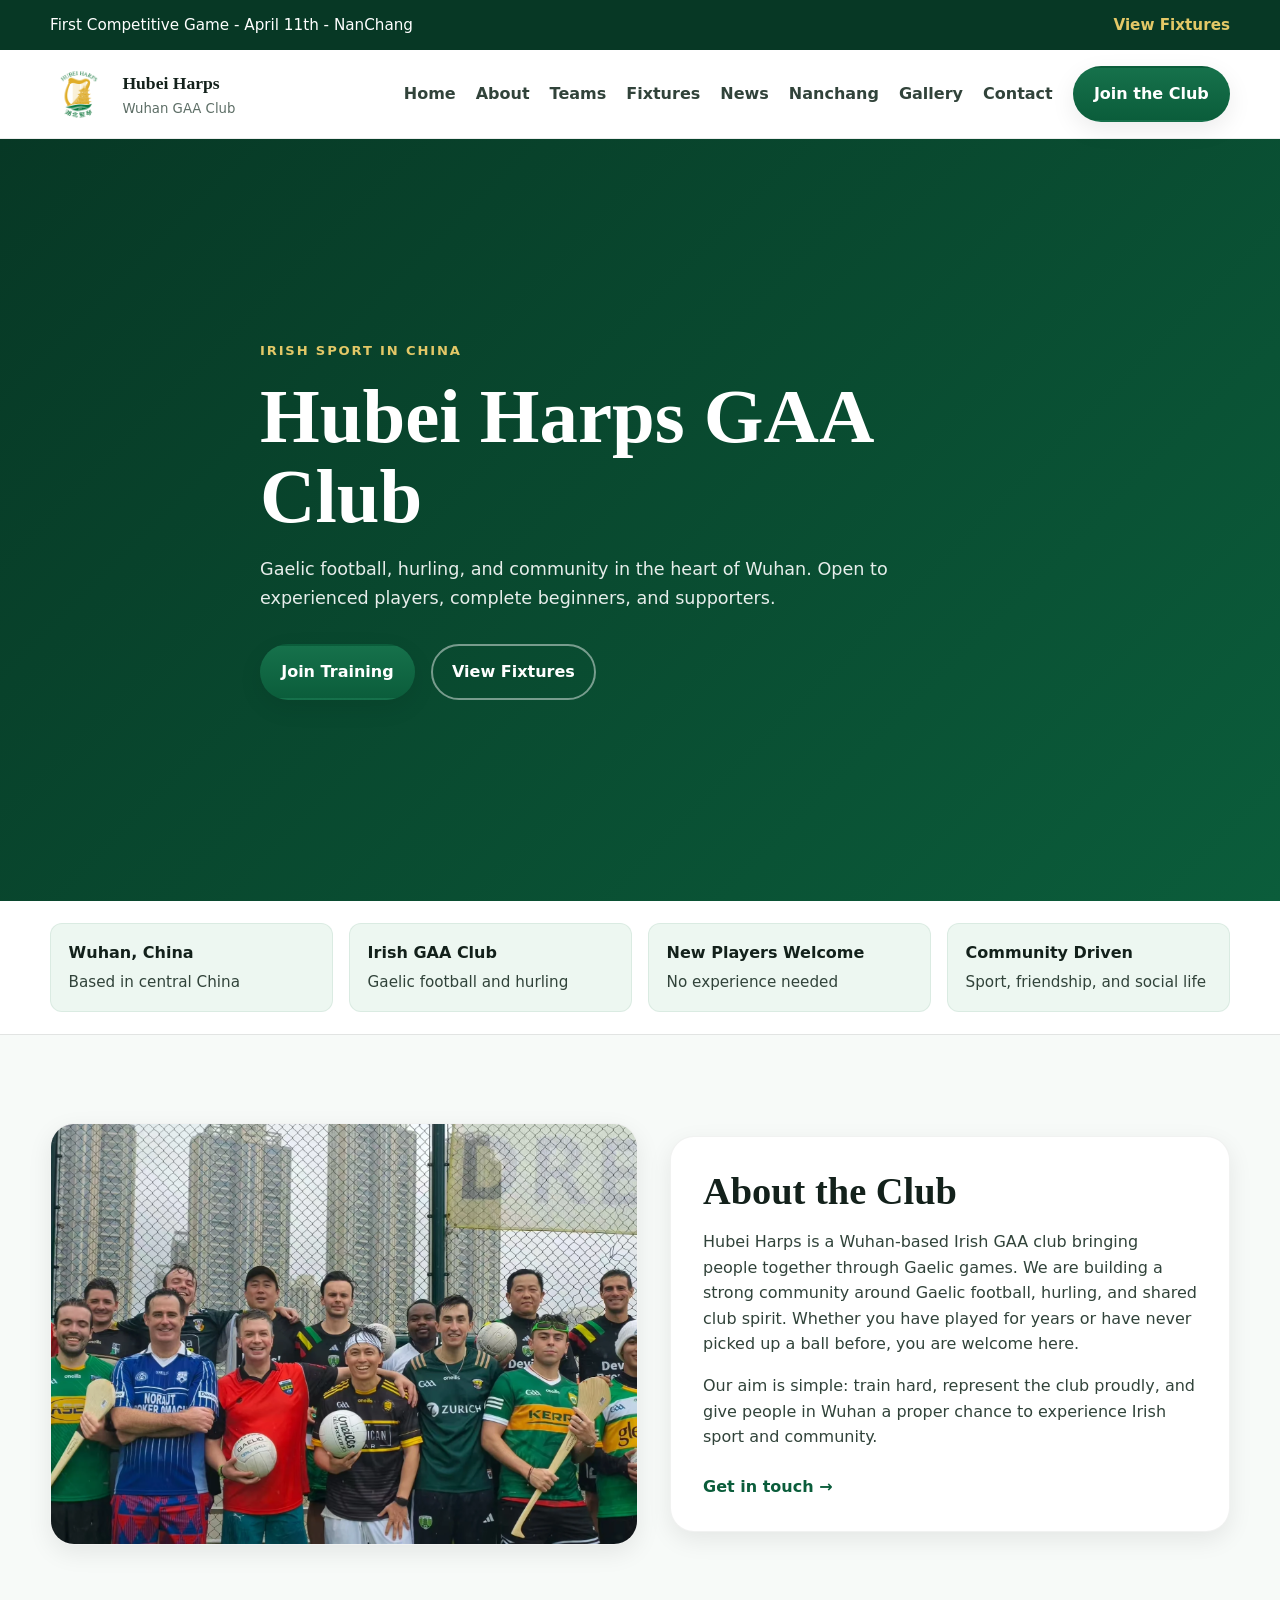
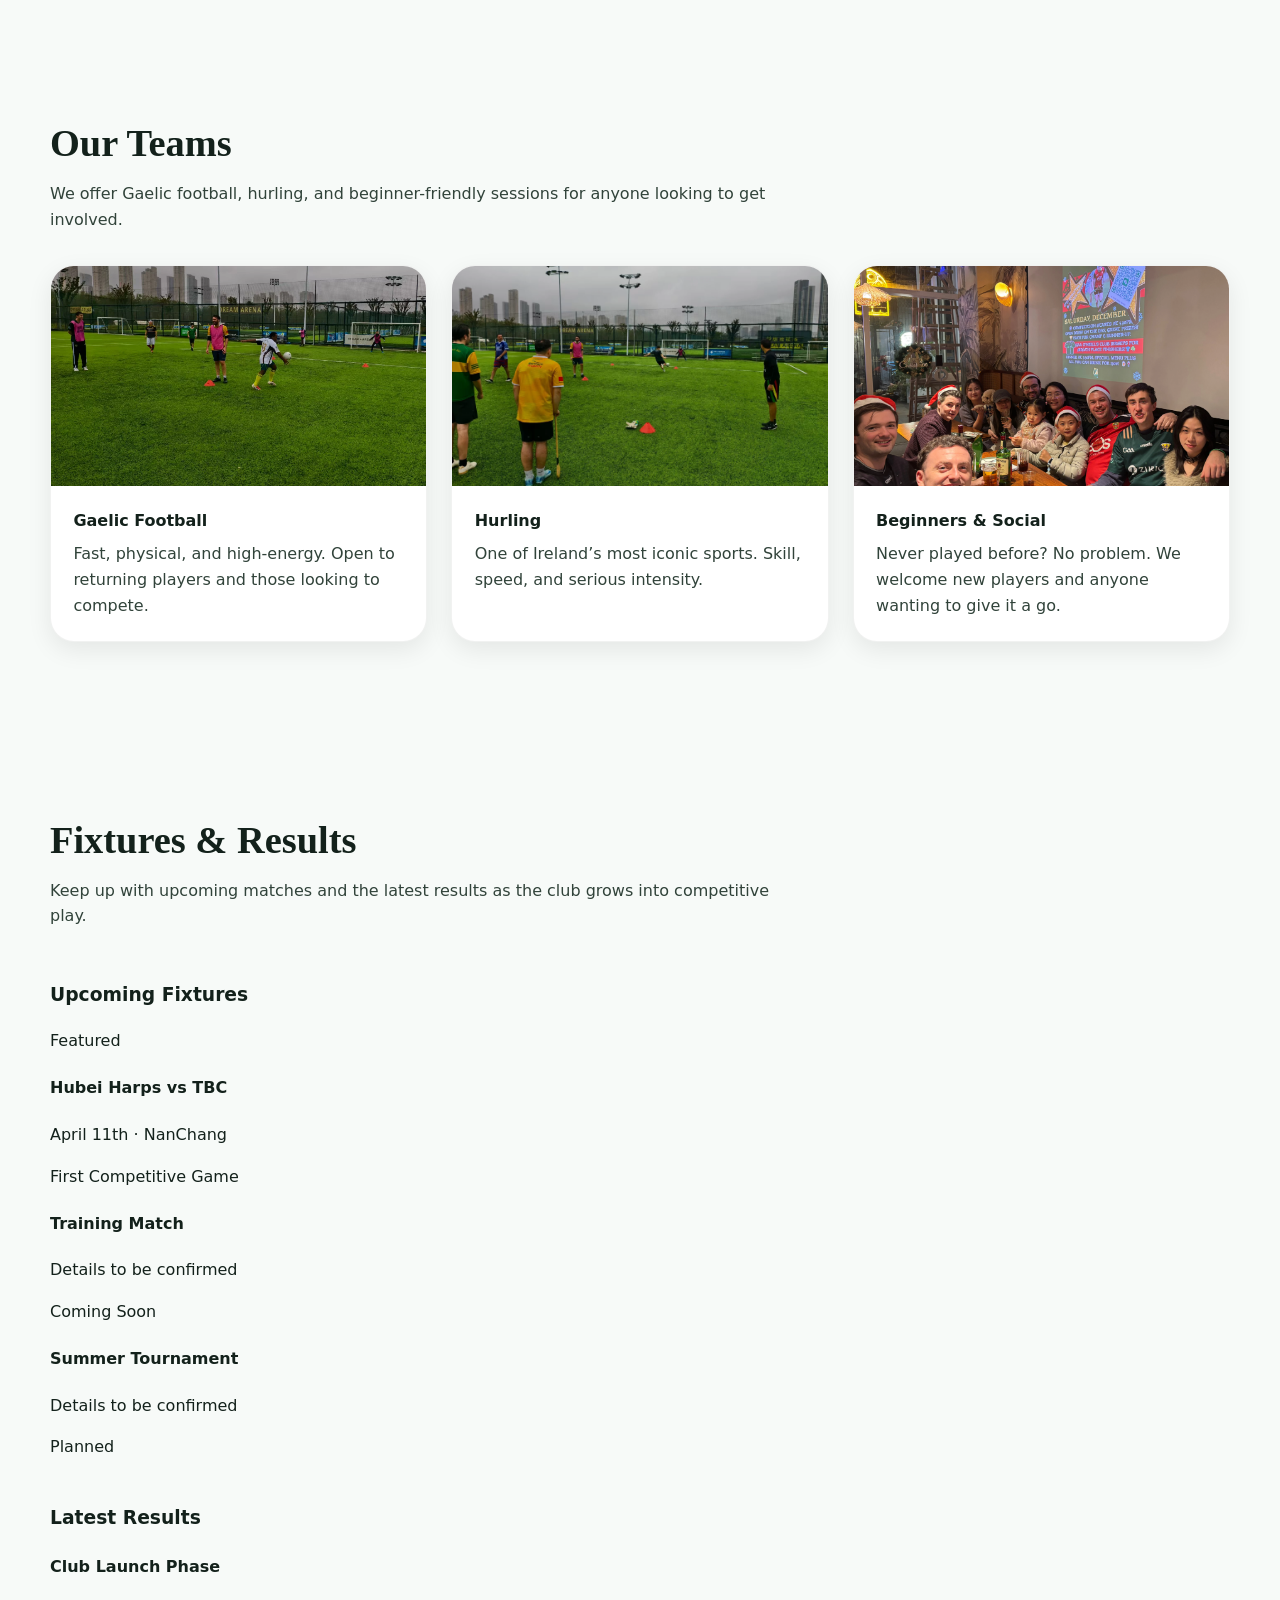
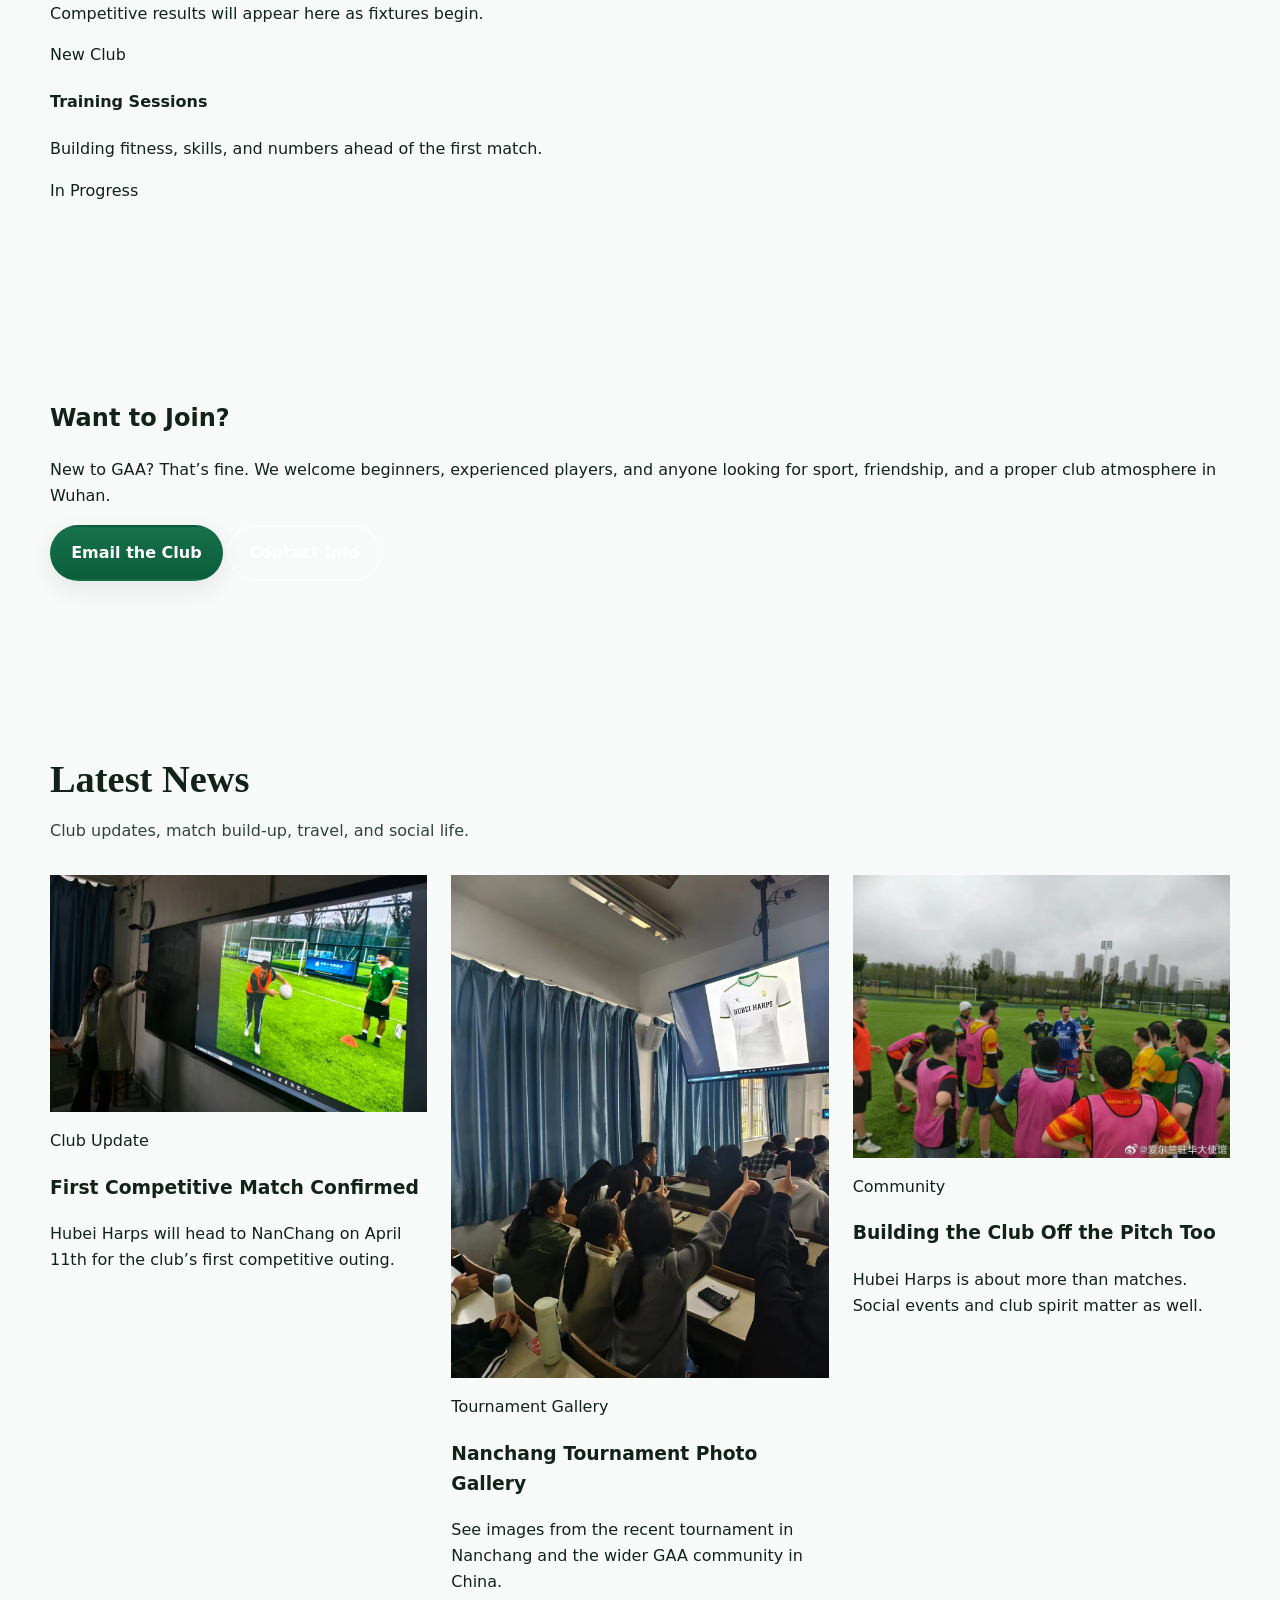
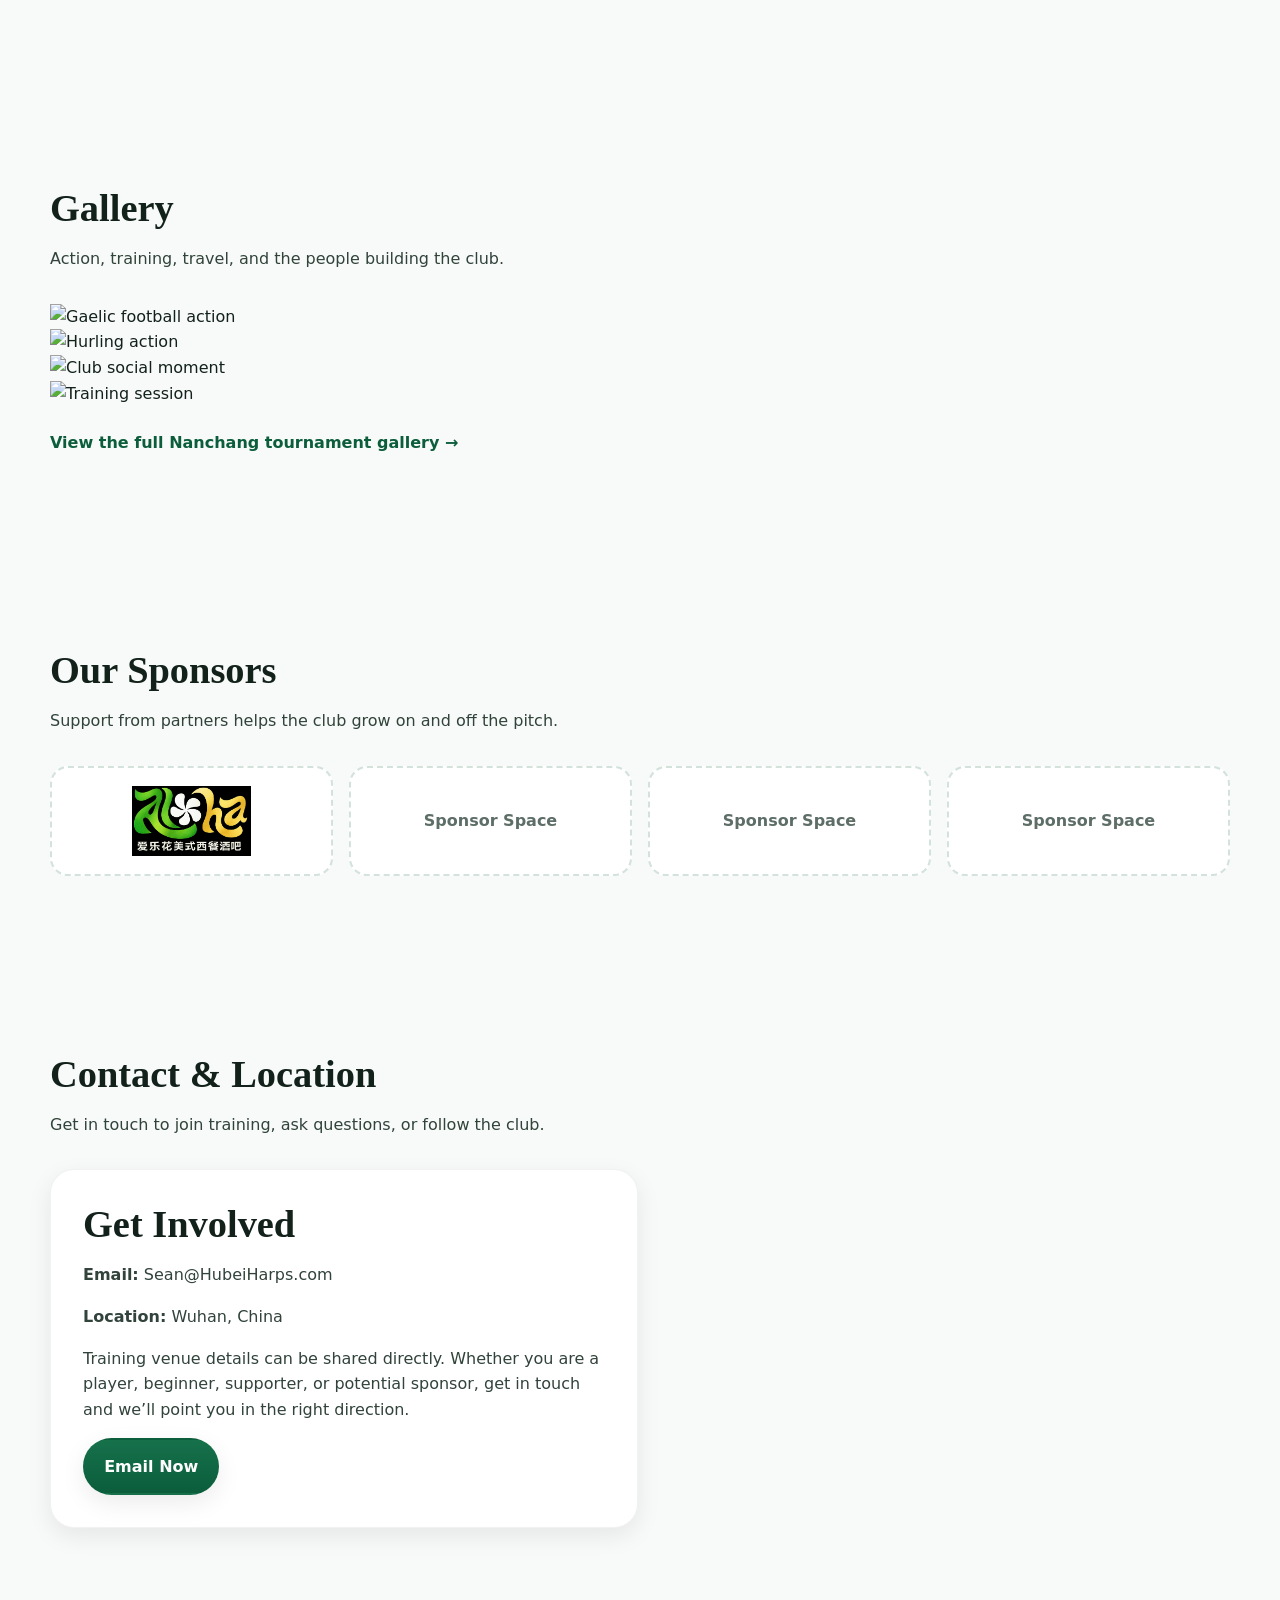
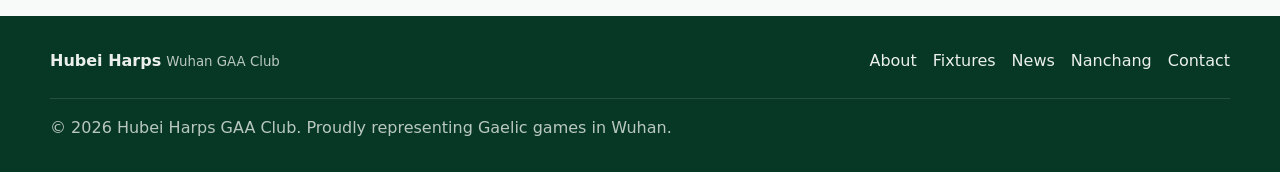
==== commit 4083bec4: "Update index.html" ====
--- a/index.html
+++ b/index.html
@@ -37,6 +37,7 @@
         <a href="#teams">Teams</a>
         <a href="#fixtures">Fixtures</a>
         <a href="#news">News</a>
+        <a href="nanchang.html">Nanchang</a>
         <a href="#gallery">Gallery</a>
         <a href="#contact">Contact</a>
         <a href="mailto:Sean@HubeiHarps.com?subject=Hubei%20Harps%20-%20Join%20the%20Club" class="button button-primary nav-cta">Join the Club</a>
@@ -267,11 +268,13 @@
           </article>
 
           <article class="news-card">
-            <img src="assets/images/news-2.webp" alt="Team travel or tournament photo">
+            <a href="nanchang.html">
+              <img src="assets/images/news-2.webp" alt="Nanchang tournament or team travel photo">
+            </a>
             <div class="news-card-body">
-              <p class="news-meta">Travel</p>
-              <h3>Preparing for the Road</h3>
-              <p>Training and organisation continue as the club prepares for travel and matchday logistics.</p>
+              <p class="news-meta">Tournament Gallery</p>
+              <h3><a href="nanchang.html">Nanchang Tournament Photo Gallery</a></h3>
+              <p>See images from the recent tournament in Nanchang and the wider GAA community in China.</p>
             </div>
           </article>
 
@@ -303,6 +306,10 @@
           <img src="assets/images/gallery-3.webp" alt="Club social moment">
           <img src="assets/images/gallery-4.webp" alt="Training session">
         </div>
+
+        <p style="margin-top: 1rem;">
+          <a href="nanchang.html" class="text-link">View the full Nanchang tournament gallery →</a>
+        </p>
 
       </div>
     </section>
@@ -380,6 +387,7 @@
         <a href="#about">About</a>
         <a href="#fixtures">Fixtures</a>
         <a href="#news">News</a>
+        <a href="nanchang.html">Nanchang</a>
         <a href="#contact">Contact</a>
       </div>
 
--- a/styles.css
+++ b/styles.css
@@ -534,3 +534,252 @@
     height: 50px;
   }
 }
+/* =========================
+   TOURNAMENT PAGE
+========================= */
+.tournament-hero {
+  background: linear-gradient(180deg, #f1f7f4 0%, #f7faf8 100%);
+}
+
+.tournament-head {
+  margin-bottom: 2.25rem;
+}
+
+.tournament-head h1 {
+  font-family: "Cinzel", serif;
+  font-size: clamp(2.2rem, 5vw, 4rem);
+  line-height: 1.1;
+  margin: 0 0 0.85rem;
+}
+
+.gallery-viewer {
+  display: grid;
+  gap: 1rem;
+}
+
+.viewer-stage {
+  position: relative;
+  background: #0b1c15;
+  border-radius: var(--radius-lg);
+  overflow: hidden;
+  box-shadow: var(--shadow);
+}
+
+.viewer-slides {
+  position: relative;
+  min-height: 620px;
+}
+
+.viewer-slide {
+  display: none;
+  width: 100%;
+  height: 100%;
+}
+
+.viewer-slide.active {
+  display: block;
+}
+
+.viewer-slide img {
+  width: 100%;
+  height: 620px;
+  object-fit: contain;
+  background: #0b1c15;
+}
+
+.viewer-control,
+.viewer-expand,
+.lightbox-control,
+.lightbox-close {
+  border: 0;
+  cursor: pointer;
+  transition: transform 0.2s ease, background 0.2s ease, opacity 0.2s ease;
+}
+
+.viewer-control,
+.lightbox-control {
+  position: absolute;
+  top: 50%;
+  transform: translateY(-50%);
+  width: 54px;
+  height: 54px;
+  border-radius: 999px;
+  background: rgba(7, 56, 37, 0.78);
+  color: var(--white);
+  font-size: 1.6rem;
+  display: grid;
+  place-items: center;
+  z-index: 5;
+}
+
+.viewer-control:hover,
+.lightbox-control:hover,
+.viewer-expand:hover,
+.lightbox-close:hover {
+  transform: translateY(-50%) scale(1.04);
+  background: rgba(11, 93, 59, 0.95);
+}
+
+.viewer-control.prev,
+.lightbox-control.prev {
+  left: 1rem;
+}
+
+.viewer-control.next,
+.lightbox-control.next {
+  right: 1rem;
+}
+
+.viewer-expand {
+  position: absolute;
+  right: 1rem;
+  bottom: 1rem;
+  z-index: 6;
+  width: 46px;
+  height: 46px;
+  border-radius: 999px;
+  background: rgba(7, 56, 37, 0.78);
+  color: var(--white);
+  font-size: 1.25rem;
+  display: grid;
+  place-items: center;
+}
+
+.viewer-meta {
+  position: absolute;
+  left: 1rem;
+  bottom: 1rem;
+  z-index: 6;
+}
+
+.viewer-counter,
+.lightbox-counter {
+  margin: 0;
+  padding: 0.5rem 0.85rem;
+  border-radius: 999px;
+  background: rgba(7, 56, 37, 0.82);
+  color: var(--white);
+  font-weight: 700;
+  font-size: 0.92rem;
+}
+
+.viewer-thumbs {
+  display: grid;
+  grid-auto-flow: column;
+  grid-auto-columns: 120px;
+  gap: 0.8rem;
+  overflow-x: auto;
+  padding-bottom: 0.35rem;
+  scrollbar-width: thin;
+}
+
+.thumb {
+  padding: 0;
+  border: 2px solid transparent;
+  border-radius: var(--radius-sm);
+  overflow: hidden;
+  background: var(--white);
+  cursor: pointer;
+  box-shadow: var(--shadow-soft);
+  opacity: 0.72;
+  transition: opacity 0.2s ease, border-color 0.2s ease, transform 0.2s ease;
+}
+
+.thumb:hover {
+  opacity: 1;
+  transform: translateY(-1px);
+}
+
+.thumb.active {
+  border-color: var(--gold-500);
+  opacity: 1;
+}
+
+.thumb img {
+  width: 120px;
+  height: 85px;
+  object-fit: cover;
+  display: block;
+}
+
+.lightbox {
+  position: fixed;
+  inset: 0;
+  background: rgba(5, 10, 8, 0.94);
+  display: none;
+  align-items: center;
+  justify-content: center;
+  padding: 2rem;
+  z-index: 200;
+}
+
+.lightbox.is-open {
+  display: flex;
+}
+
+.lightbox-stage {
+  max-width: min(1200px, 100%);
+  width: 100%;
+  text-align: center;
+}
+
+.lightbox-image {
+  width: 100%;
+  max-height: 82vh;
+  object-fit: contain;
+}
+
+.lightbox-close {
+  position: absolute;
+  top: 1.25rem;
+  right: 1.25rem;
+  width: 52px;
+  height: 52px;
+  border-radius: 999px;
+  background: rgba(7, 56, 37, 0.78);
+  color: var(--white);
+  font-size: 2rem;
+  display: grid;
+  place-items: center;
+}
+
+.lightbox-counter {
+  display: inline-block;
+  margin-top: 1rem;
+}
+
+@media (max-width: 980px) {
+  .viewer-slides,
+  .viewer-slide img {
+    min-height: 500px;
+    height: 500px;
+  }
+}
+
+@media (max-width: 760px) {
+  .viewer-slides,
+  .viewer-slide img {
+    min-height: 320px;
+    height: 320px;
+  }
+
+  .viewer-control,
+  .lightbox-control {
+    width: 46px;
+    height: 46px;
+    font-size: 1.3rem;
+  }
+
+  .viewer-thumbs {
+    grid-auto-columns: 92px;
+  }
+
+  .thumb img {
+    width: 92px;
+    height: 68px;
+  }
+
+  .lightbox {
+    padding: 1rem;
+  }
+}
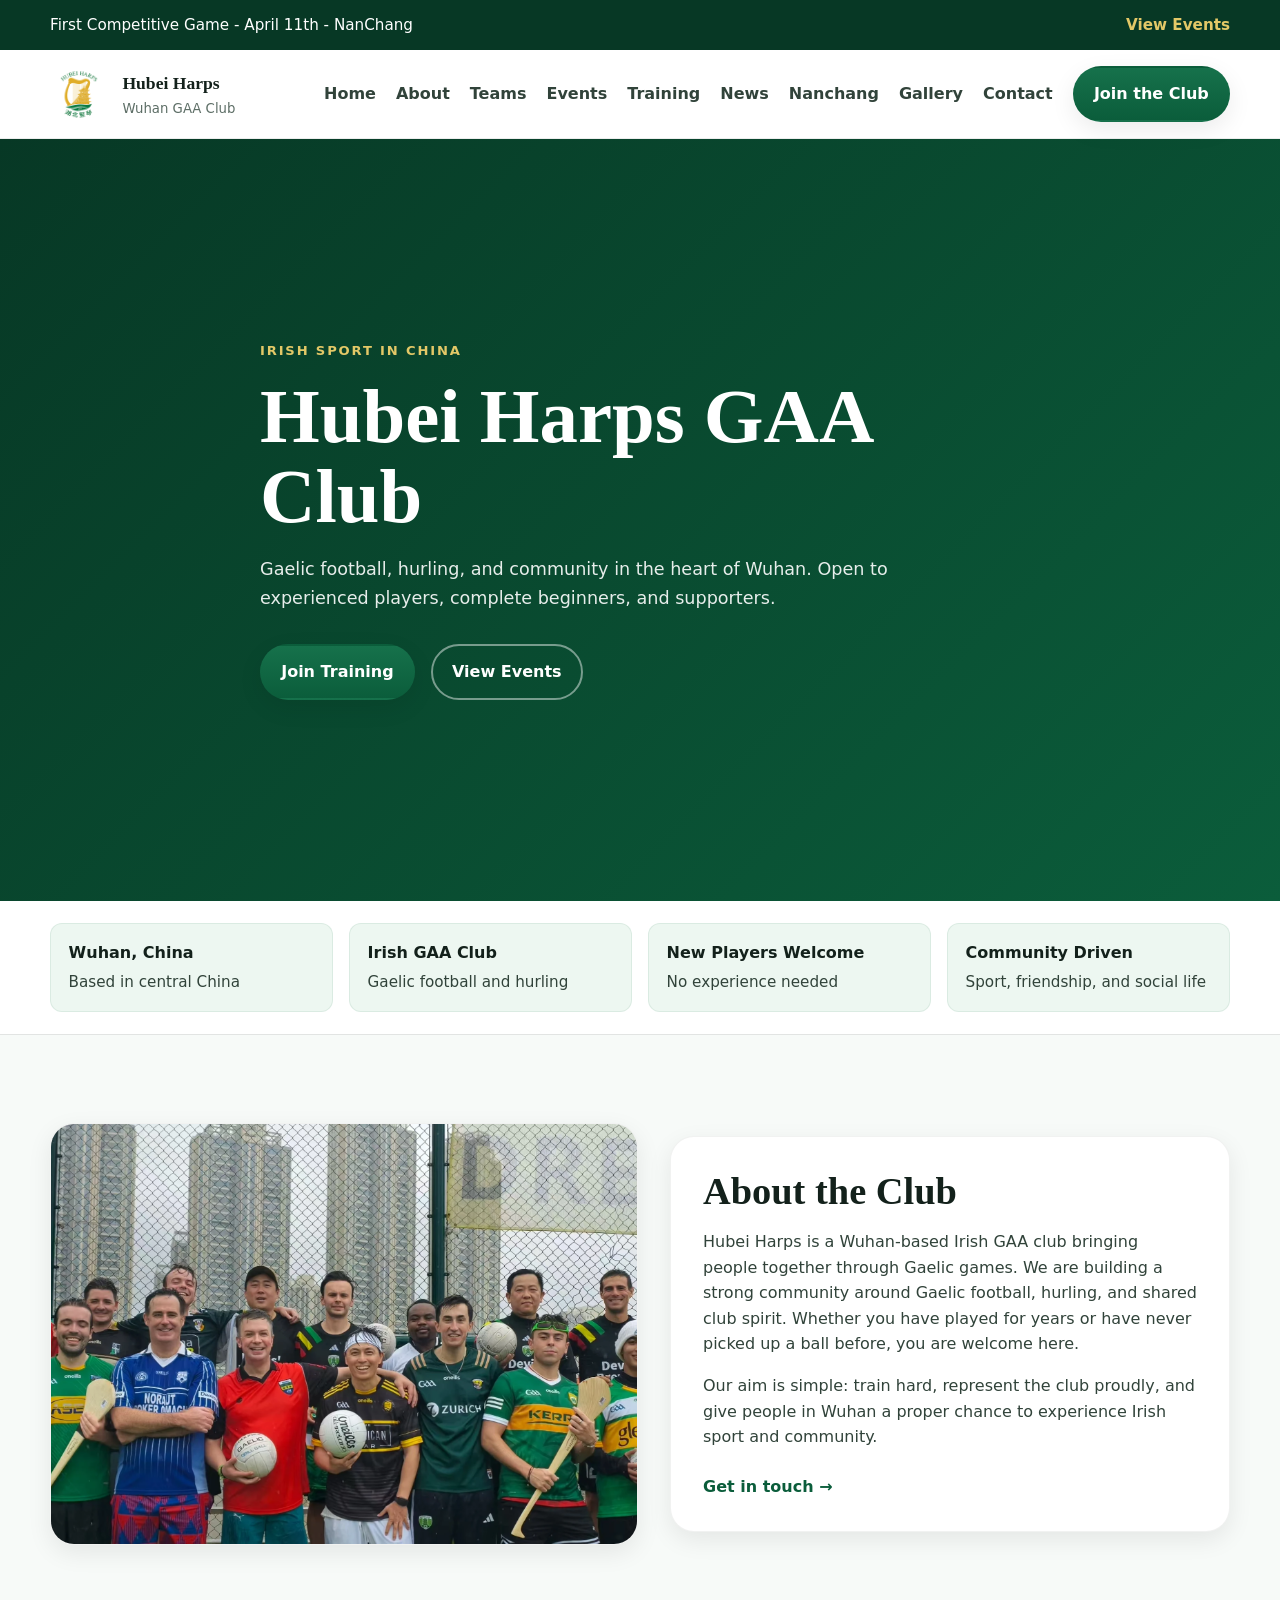
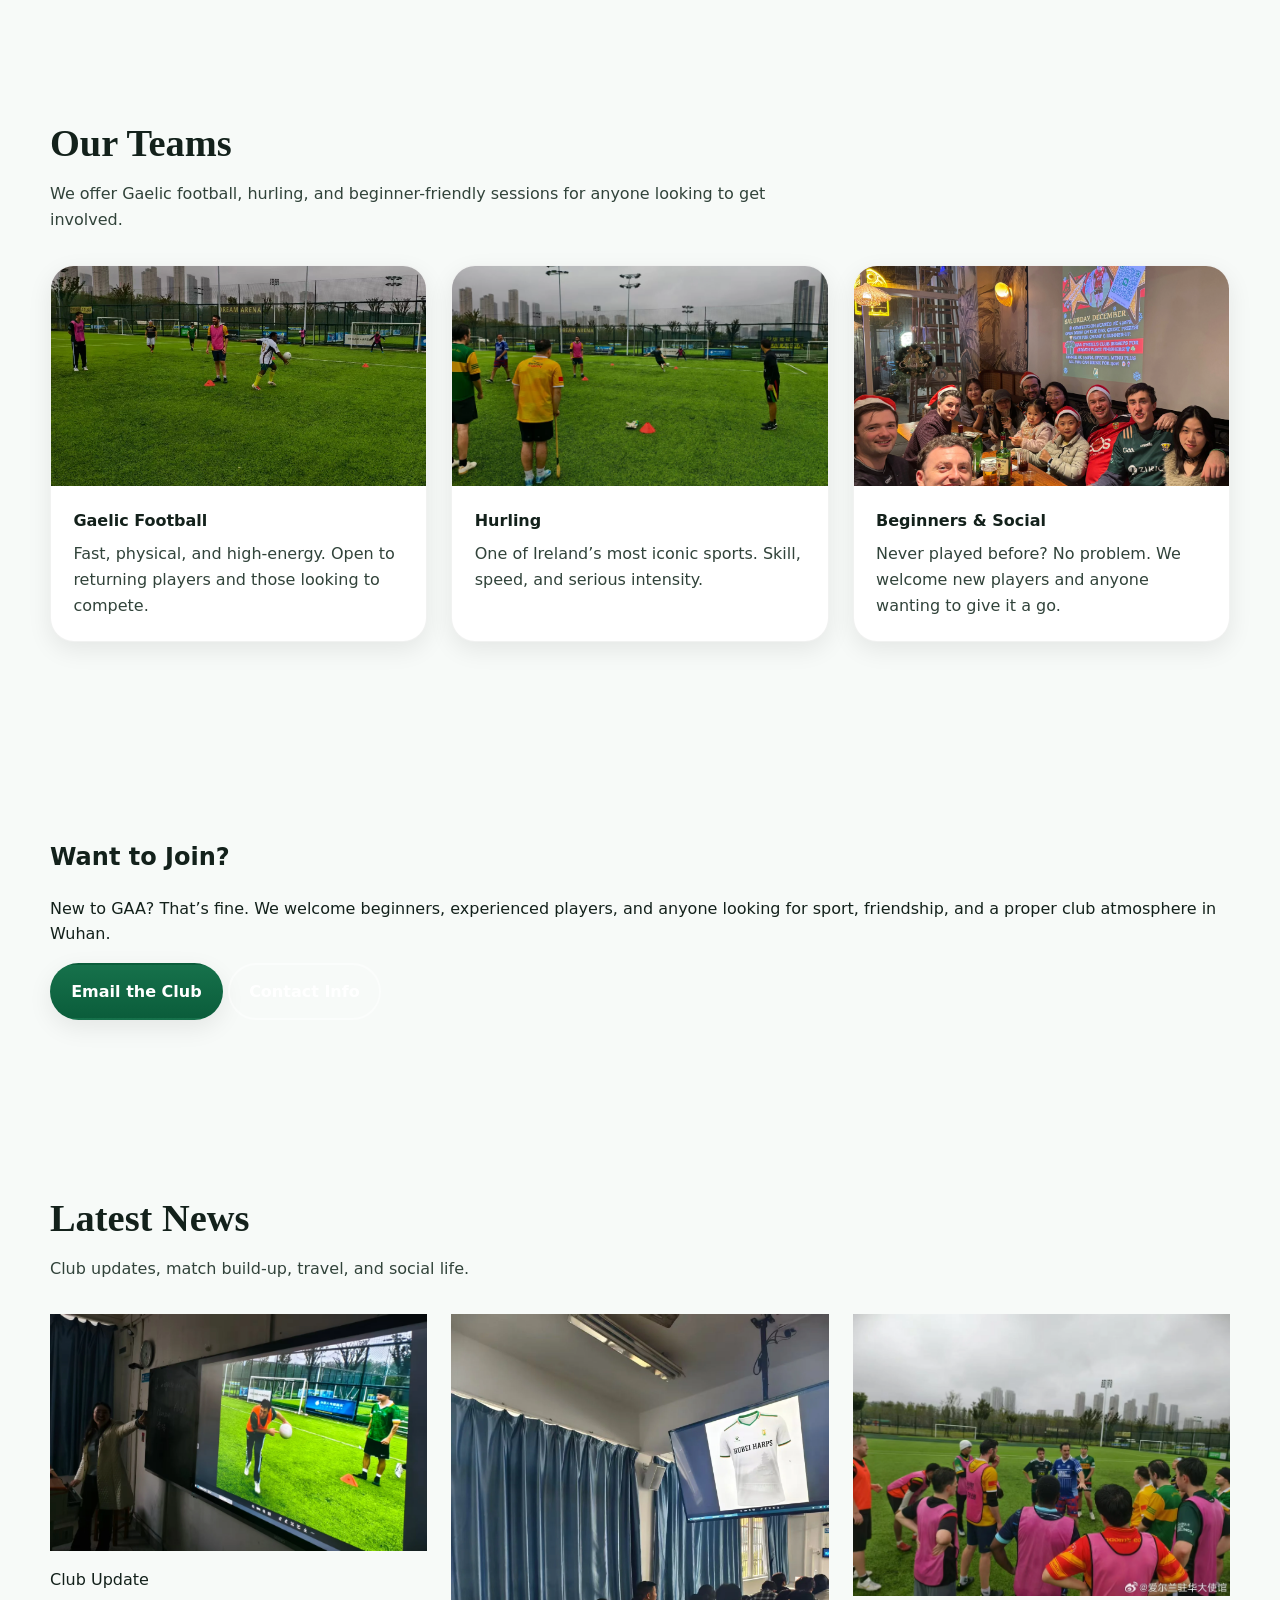
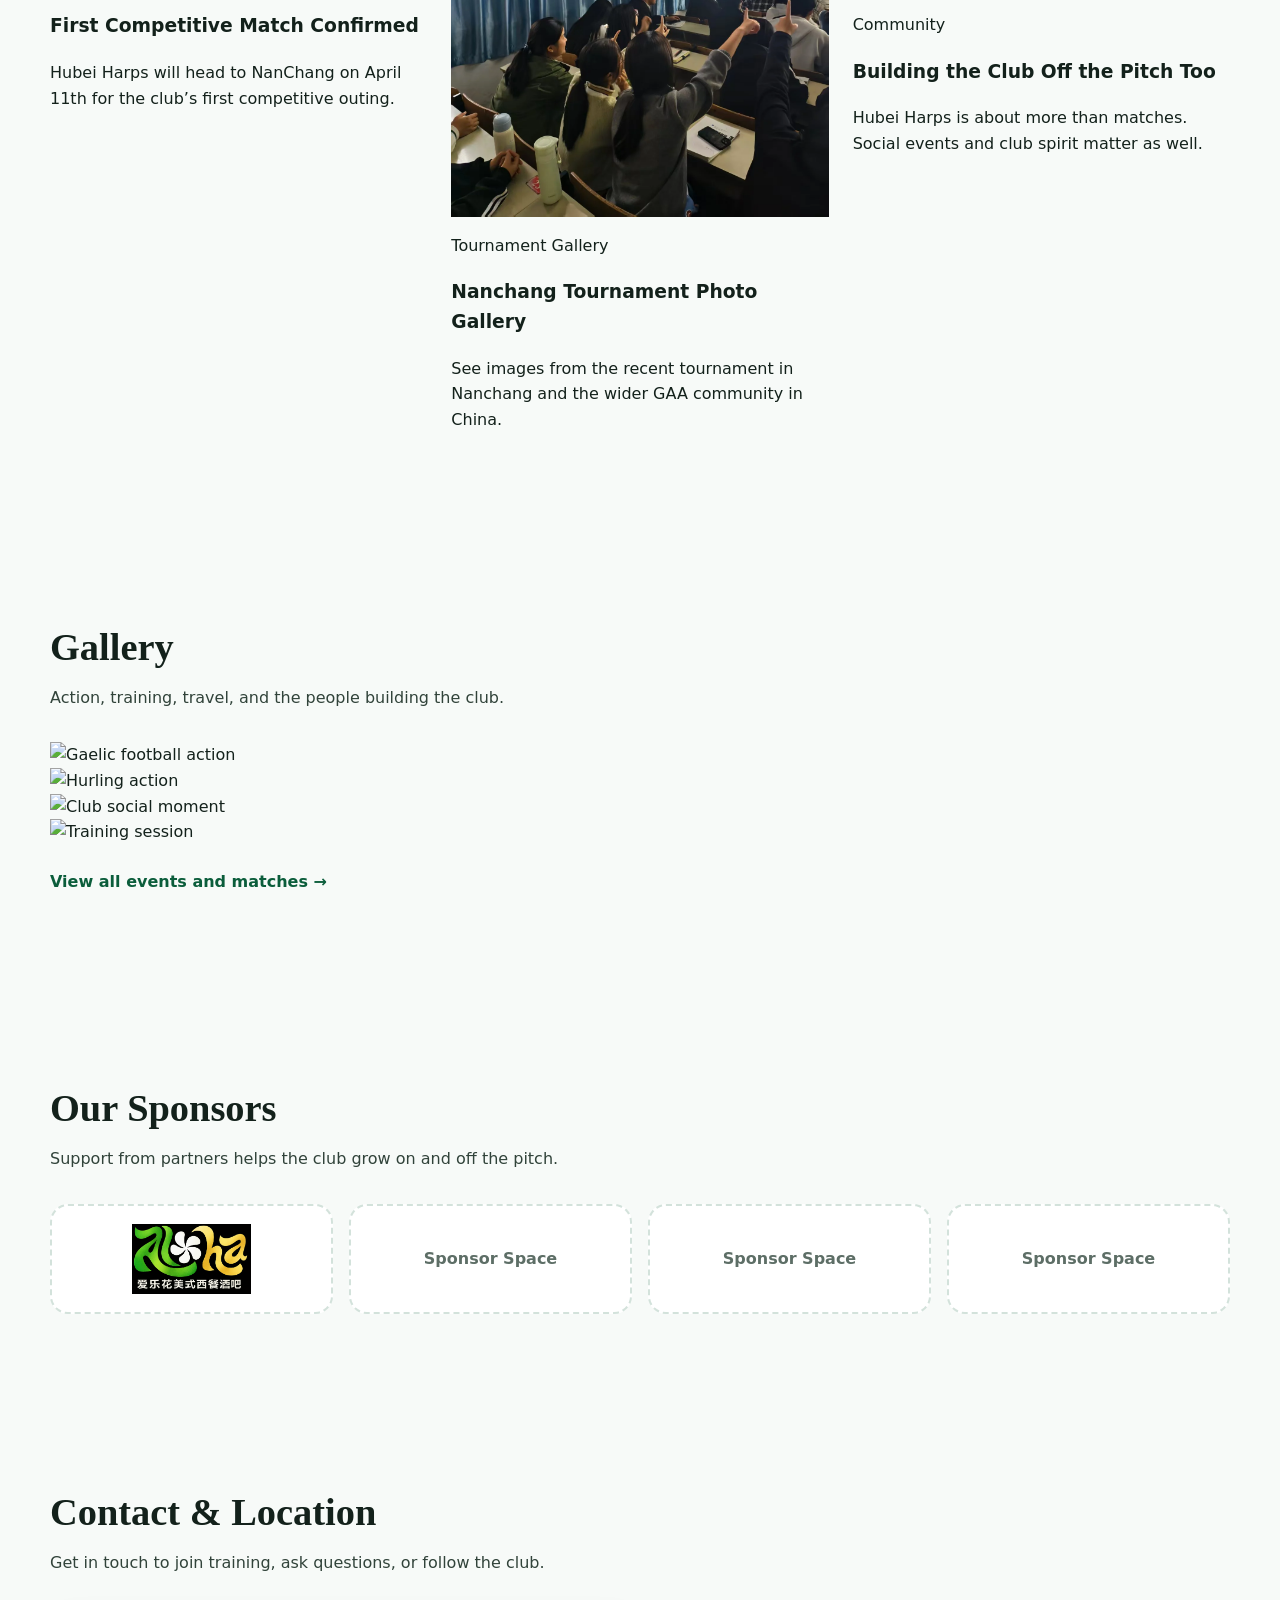
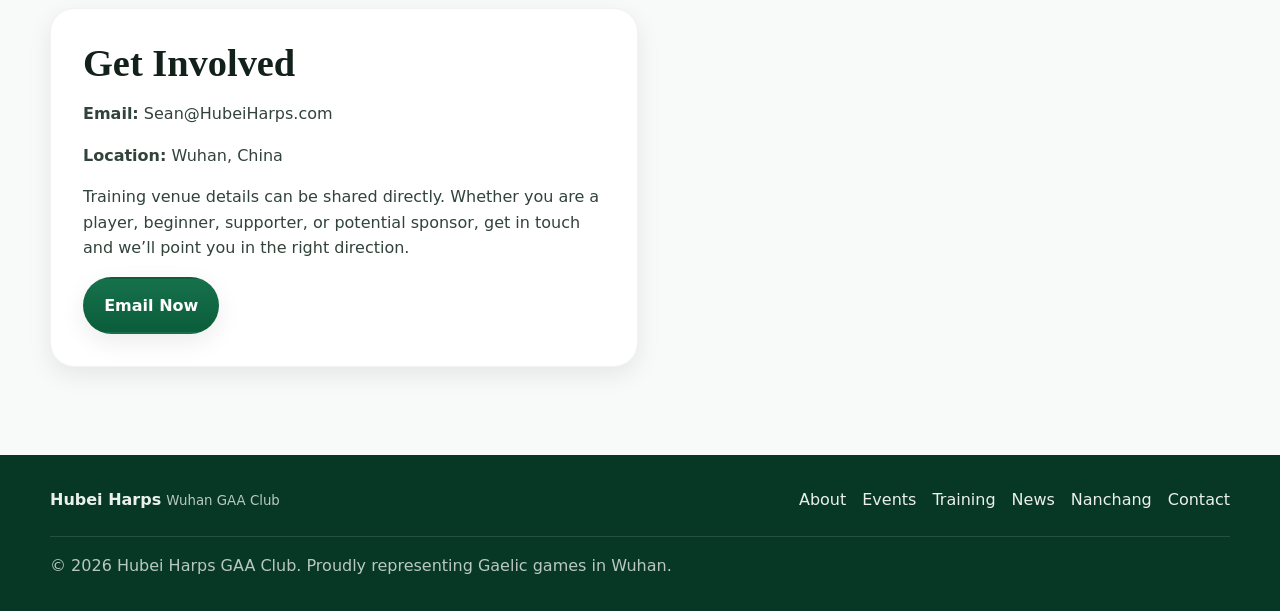
==== commit ccf37775: "Update index.html" ====
--- a/index.html
+++ b/index.html
@@ -15,7 +15,7 @@
   <div class="announcement-bar">
     <div class="container announcement-inner">
       <p>First Competitive Game - April 11th - NanChang</p>
-      <a href="#fixtures">View Fixtures</a>
+      <a href="events.html">View Events</a>
     </div>
   </div>
 
@@ -35,7 +35,8 @@
         <a href="#top">Home</a>
         <a href="#about">About</a>
         <a href="#teams">Teams</a>
-        <a href="#fixtures">Fixtures</a>
+        <a href="events.html">Events</a>
+        <a href="training.html">Training</a>
         <a href="#news">News</a>
         <a href="nanchang.html">Nanchang</a>
         <a href="#gallery">Gallery</a>
@@ -65,8 +66,8 @@
         </p>
 
         <div class="hero-actions">
-          <a href="mailto:Sean@HubeiHarps.com?subject=Hubei%20Harps%20-%20Join%20Training" class="button button-primary">Join Training</a>
-          <a href="#fixtures" class="button button-secondary">View Fixtures</a>
+          <a href="training.html" class="button button-primary">Join Training</a>
+          <a href="events.html" class="button button-secondary">View Events</a>
         </div>
       </div>
     </section>
@@ -157,78 +158,6 @@
       </div>
     </section>
 
-    <!-- FIXTURES -->
-    <section class="section" id="fixtures">
-      <div class="container">
-
-        <div class="section-head">
-          <h2>Fixtures & Results</h2>
-          <p>Keep up with upcoming matches and the latest results as the club grows into competitive play.</p>
-        </div>
-
-        <div class="card-grid two-up">
-
-          <div class="panel">
-            <div class="panel-head">
-              <h3>Upcoming Fixtures</h3>
-            </div>
-
-            <div class="fixture-list">
-              <div class="fixture-item feature-fixture">
-                <div>
-                  <p class="fixture-label">Featured</p>
-                  <h4>Hubei Harps vs TBC</h4>
-                  <p>April 11th · NanChang</p>
-                </div>
-                <span class="tag">First Competitive Game</span>
-              </div>
-
-              <div class="fixture-item">
-                <div>
-                  <h4>Training Match</h4>
-                  <p>Details to be confirmed</p>
-                </div>
-                <span class="tag">Coming Soon</span>
-              </div>
-
-              <div class="fixture-item">
-                <div>
-                  <h4>Summer Tournament</h4>
-                  <p>Details to be confirmed</p>
-                </div>
-                <span class="tag">Planned</span>
-              </div>
-            </div>
-          </div>
-
-          <div class="panel">
-            <div class="panel-head">
-              <h3>Latest Results</h3>
-            </div>
-
-            <div class="fixture-list">
-              <div class="fixture-item">
-                <div>
-                  <h4>Club Launch Phase</h4>
-                  <p>Competitive results will appear here as fixtures begin.</p>
-                </div>
-                <span class="tag">New Club</span>
-              </div>
-
-              <div class="fixture-item">
-                <div>
-                  <h4>Training Sessions</h4>
-                  <p>Building fitness, skills, and numbers ahead of the first match.</p>
-                </div>
-                <span class="tag">In Progress</span>
-              </div>
-            </div>
-          </div>
-
-        </div>
-      </div>
-    </section>
-
     <!-- JOIN -->
     <section class="section join-band" id="join">
       <div class="container join-wrap">
@@ -308,7 +237,7 @@
         </div>
 
         <p style="margin-top: 1rem;">
-          <a href="nanchang.html" class="text-link">View the full Nanchang tournament gallery →</a>
+          <a href="events.html" class="text-link">View all events and matches →</a>
         </p>
 
       </div>
@@ -385,7 +314,8 @@
 
       <div class="footer-nav">
         <a href="#about">About</a>
-        <a href="#fixtures">Fixtures</a>
+        <a href="events.html">Events</a>
+        <a href="training.html">Training</a>
         <a href="#news">News</a>
         <a href="nanchang.html">Nanchang</a>
         <a href="#contact">Contact</a>
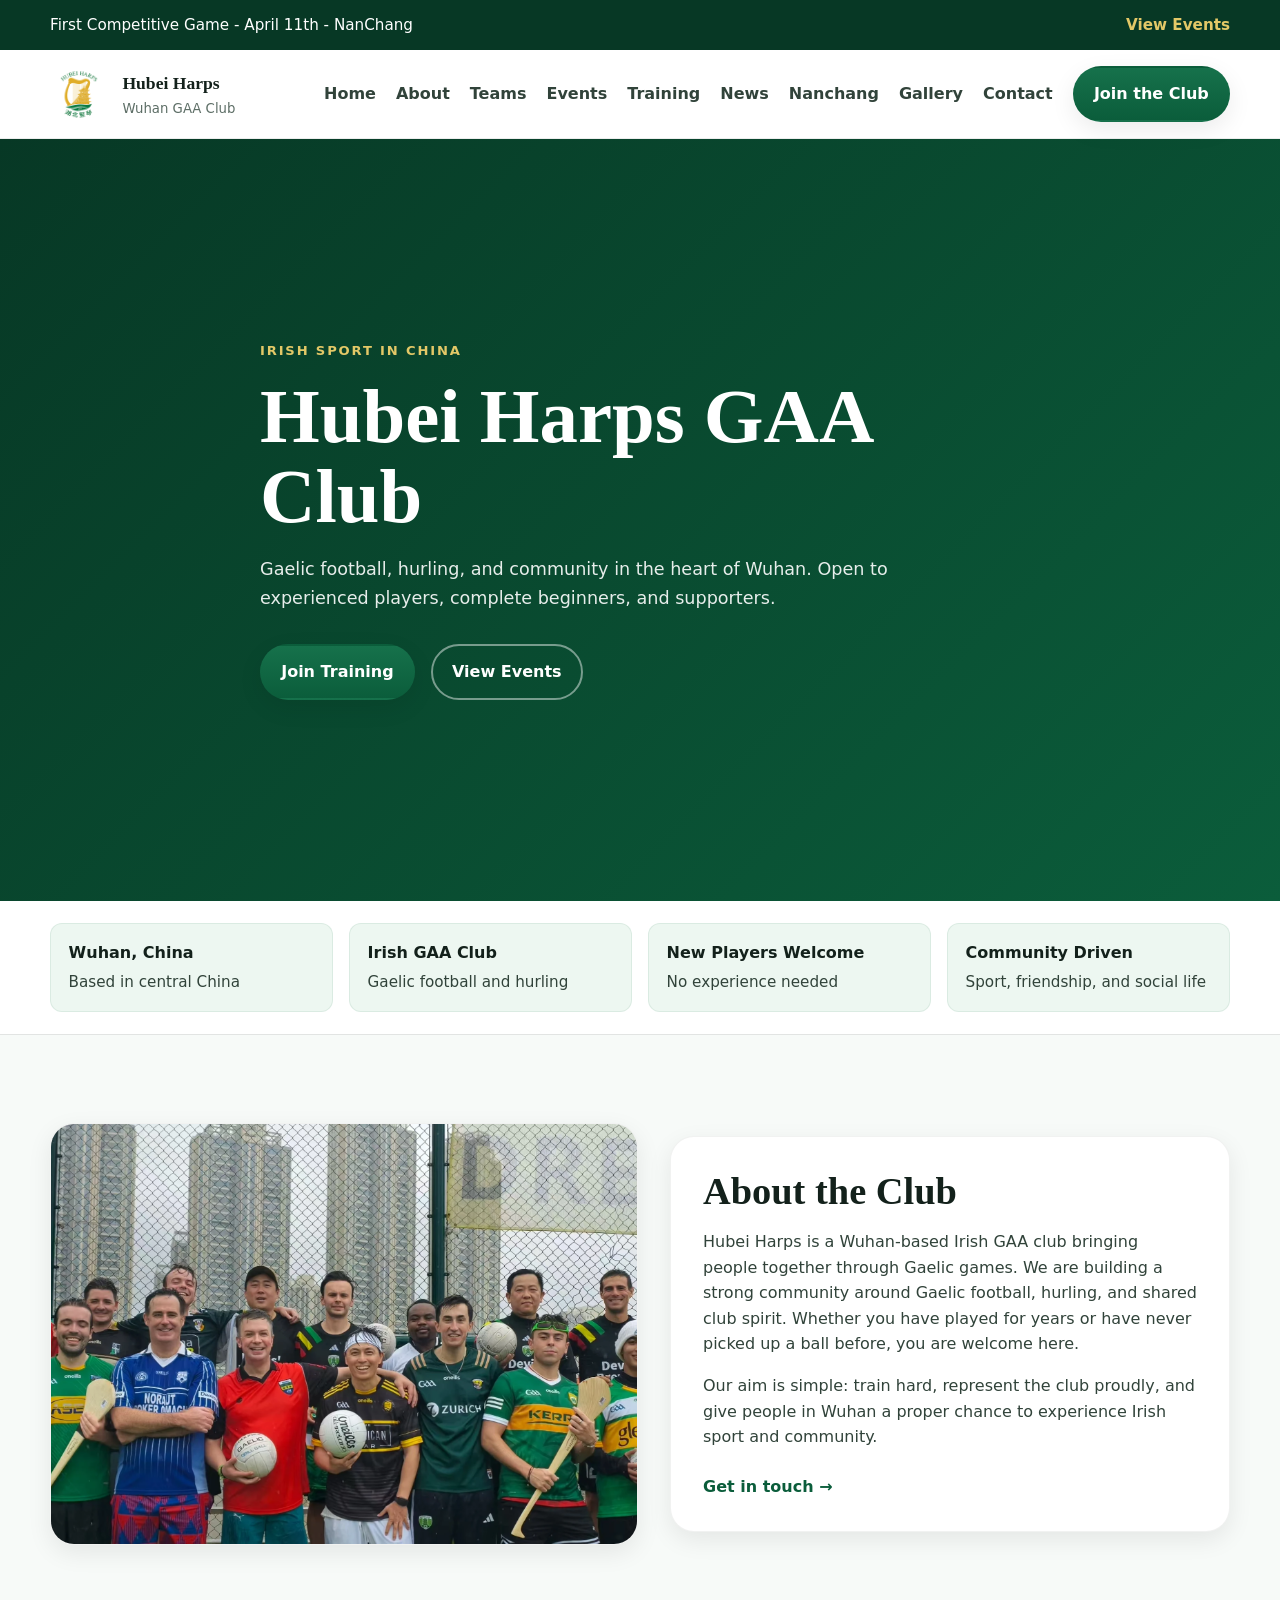
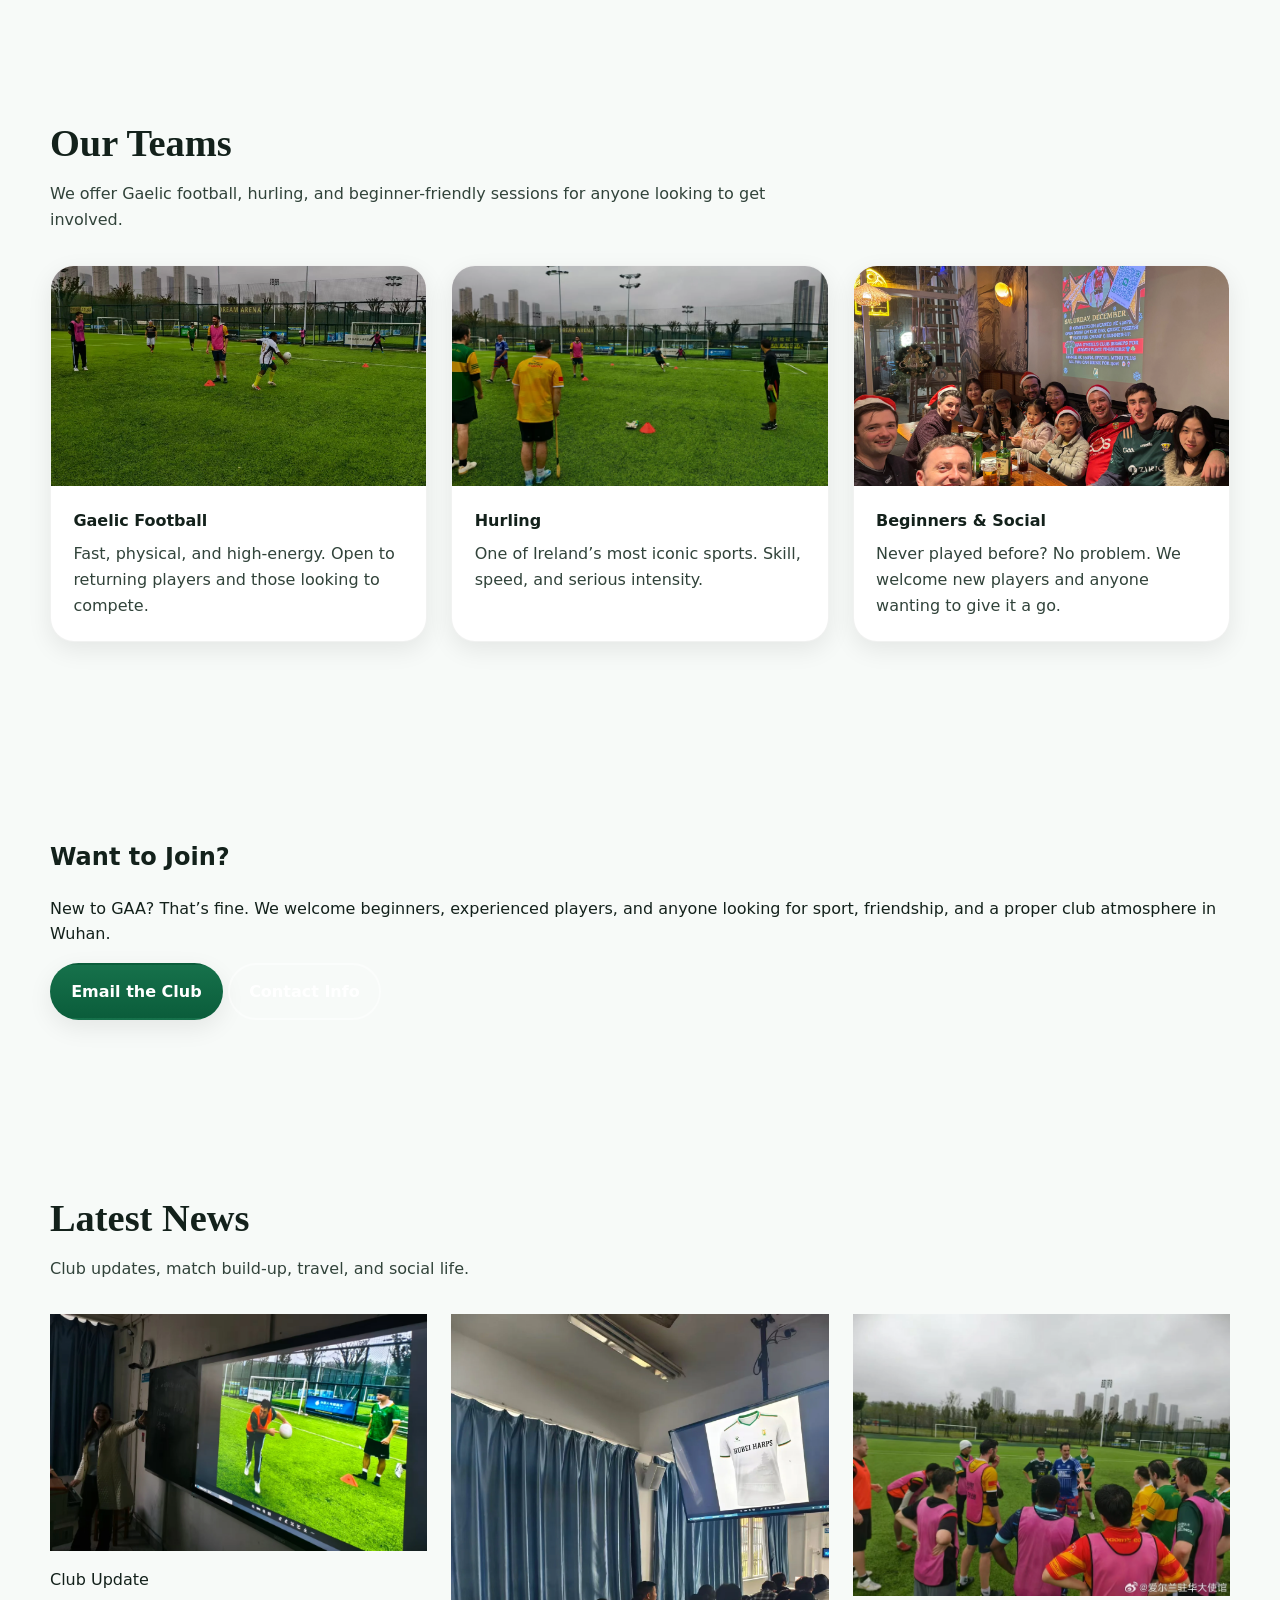
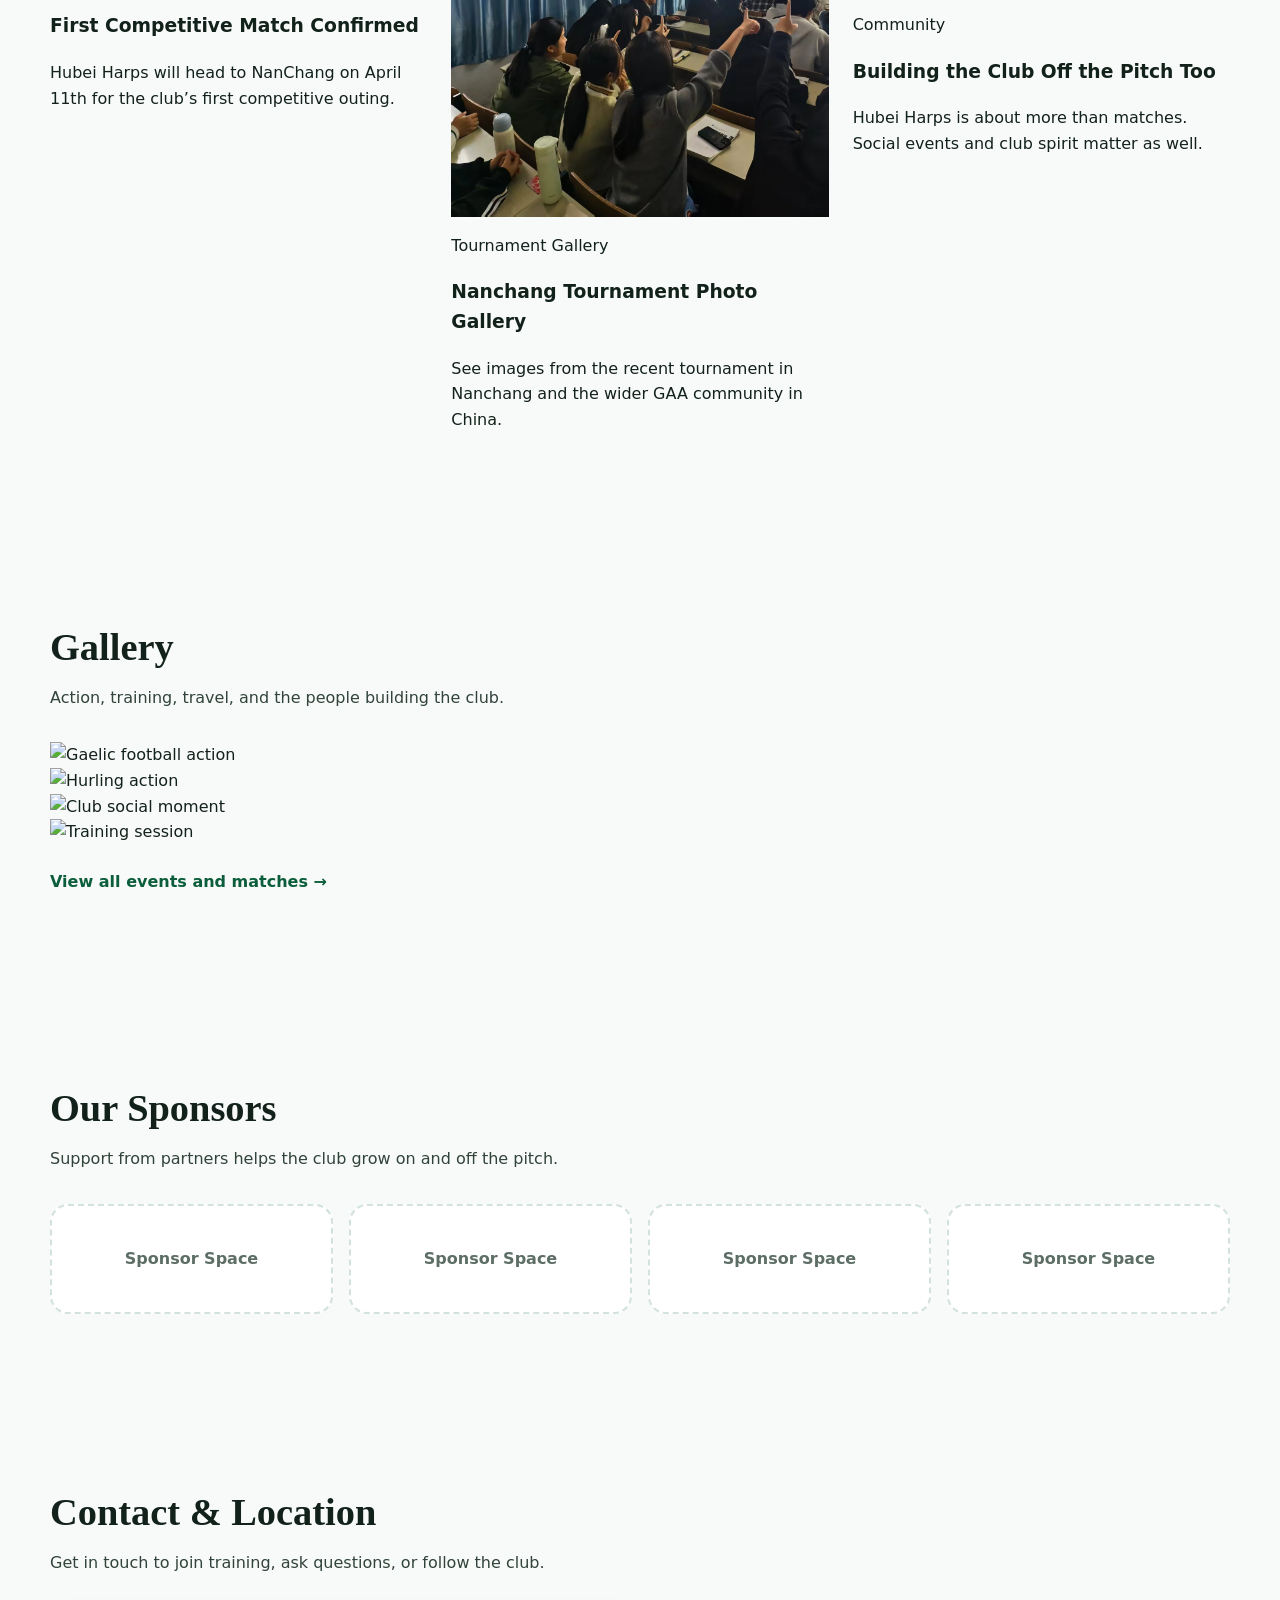
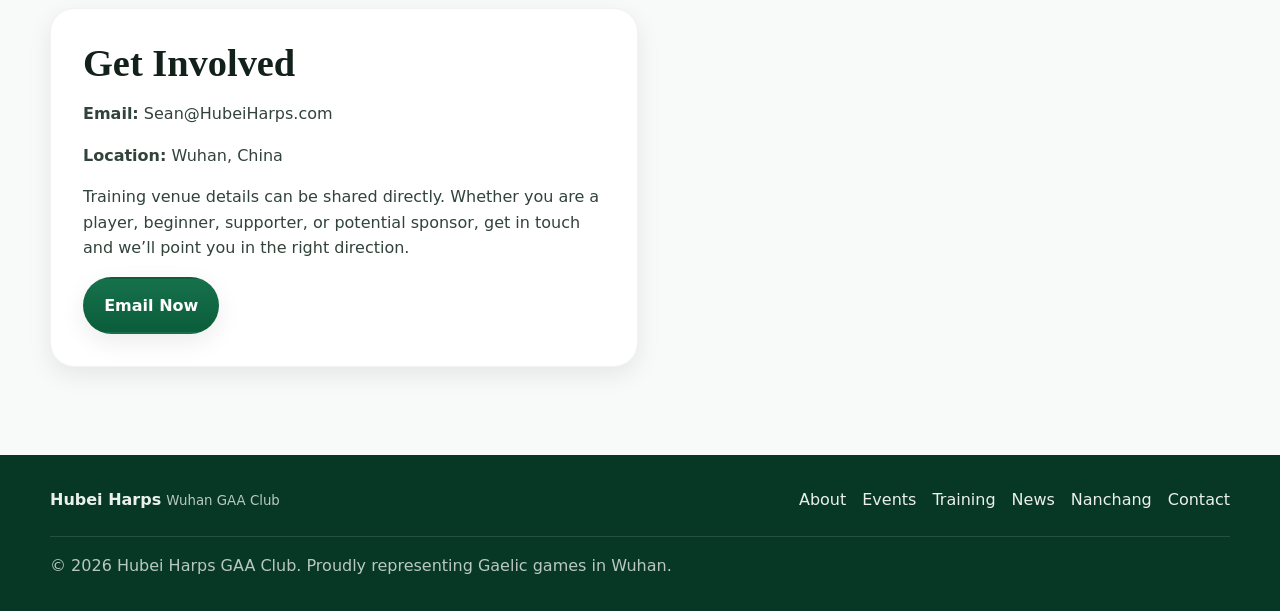
==== commit dca096e0: "Update index.html" ====
--- a/index.html
+++ b/index.html
@@ -253,10 +253,7 @@
         </div>
 
         <div class="sponsor-row">
-          <div class="sponsor-box">
-            <img src="assets/images/sponsor-1.png" alt="Club sponsor">
-          </div>
-
+          <div class="sponsor-box">Sponsor Space</div>
           <div class="sponsor-box">Sponsor Space</div>
           <div class="sponsor-box">Sponsor Space</div>
           <div class="sponsor-box">Sponsor Space</div>
--- a/styles.css
+++ b/styles.css
@@ -783,3 +783,49 @@
     padding: 1rem;
   }
 }
+/* Event Poster Styling */
+.event-card img {
+  width: 100%;          /* Fill container width */
+  max-width: 600px;     /* Optional max width */
+  height: auto;         /* Keep aspect ratio */
+  border-radius: 8px;
+  cursor: zoom-in;
+  transition: transform 0.3s ease, box-shadow 0.3s ease;
+  display: block;
+  margin: 0 auto 1rem auto; /* Center and spacing */
+}
+
+.event-card img:hover {
+  transform: scale(1.02);
+  box-shadow: 0 4px 20px rgba(0,0,0,0.2);
+}
+
+/* Zoom Overlay */
+.zoom-overlay {
+  position: fixed;
+  top: 0;
+  left: 0;
+  width: 100%;
+  height: 100%;
+  background-color: rgba(0,0,0,0.85);
+  display: flex;
+  justify-content: center;
+  align-items: center;
+  z-index: 9999;
+  cursor: zoom-out;
+  visibility: hidden;
+  opacity: 0;
+  transition: opacity 0.3s ease, visibility 0.3s ease;
+}
+
+.zoom-overlay img {
+  max-width: 90%;
+  max-height: 90%;
+  border-radius: 8px;
+  box-shadow: 0 4px 20px rgba(0,0,0,0.4);
+}
+
+.zoom-overlay.active {
+  visibility: visible;
+  opacity: 1;
+}
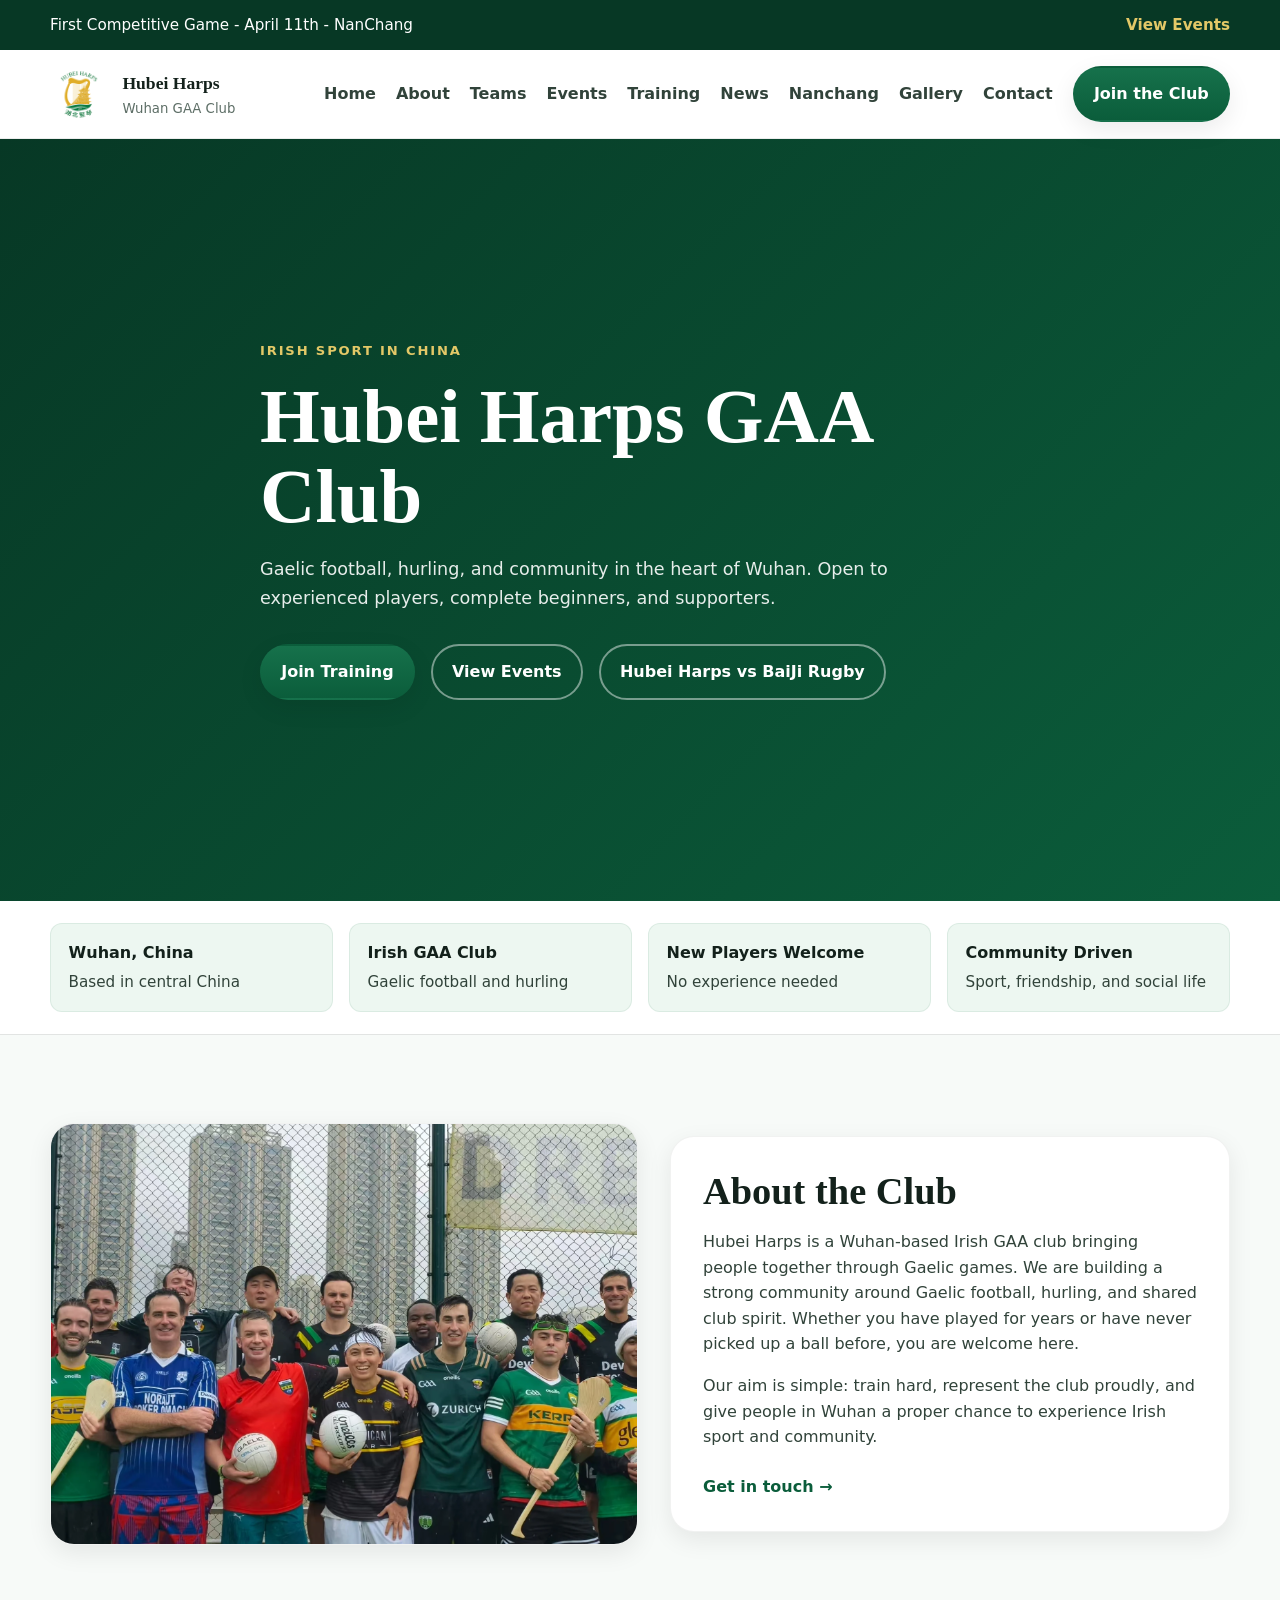
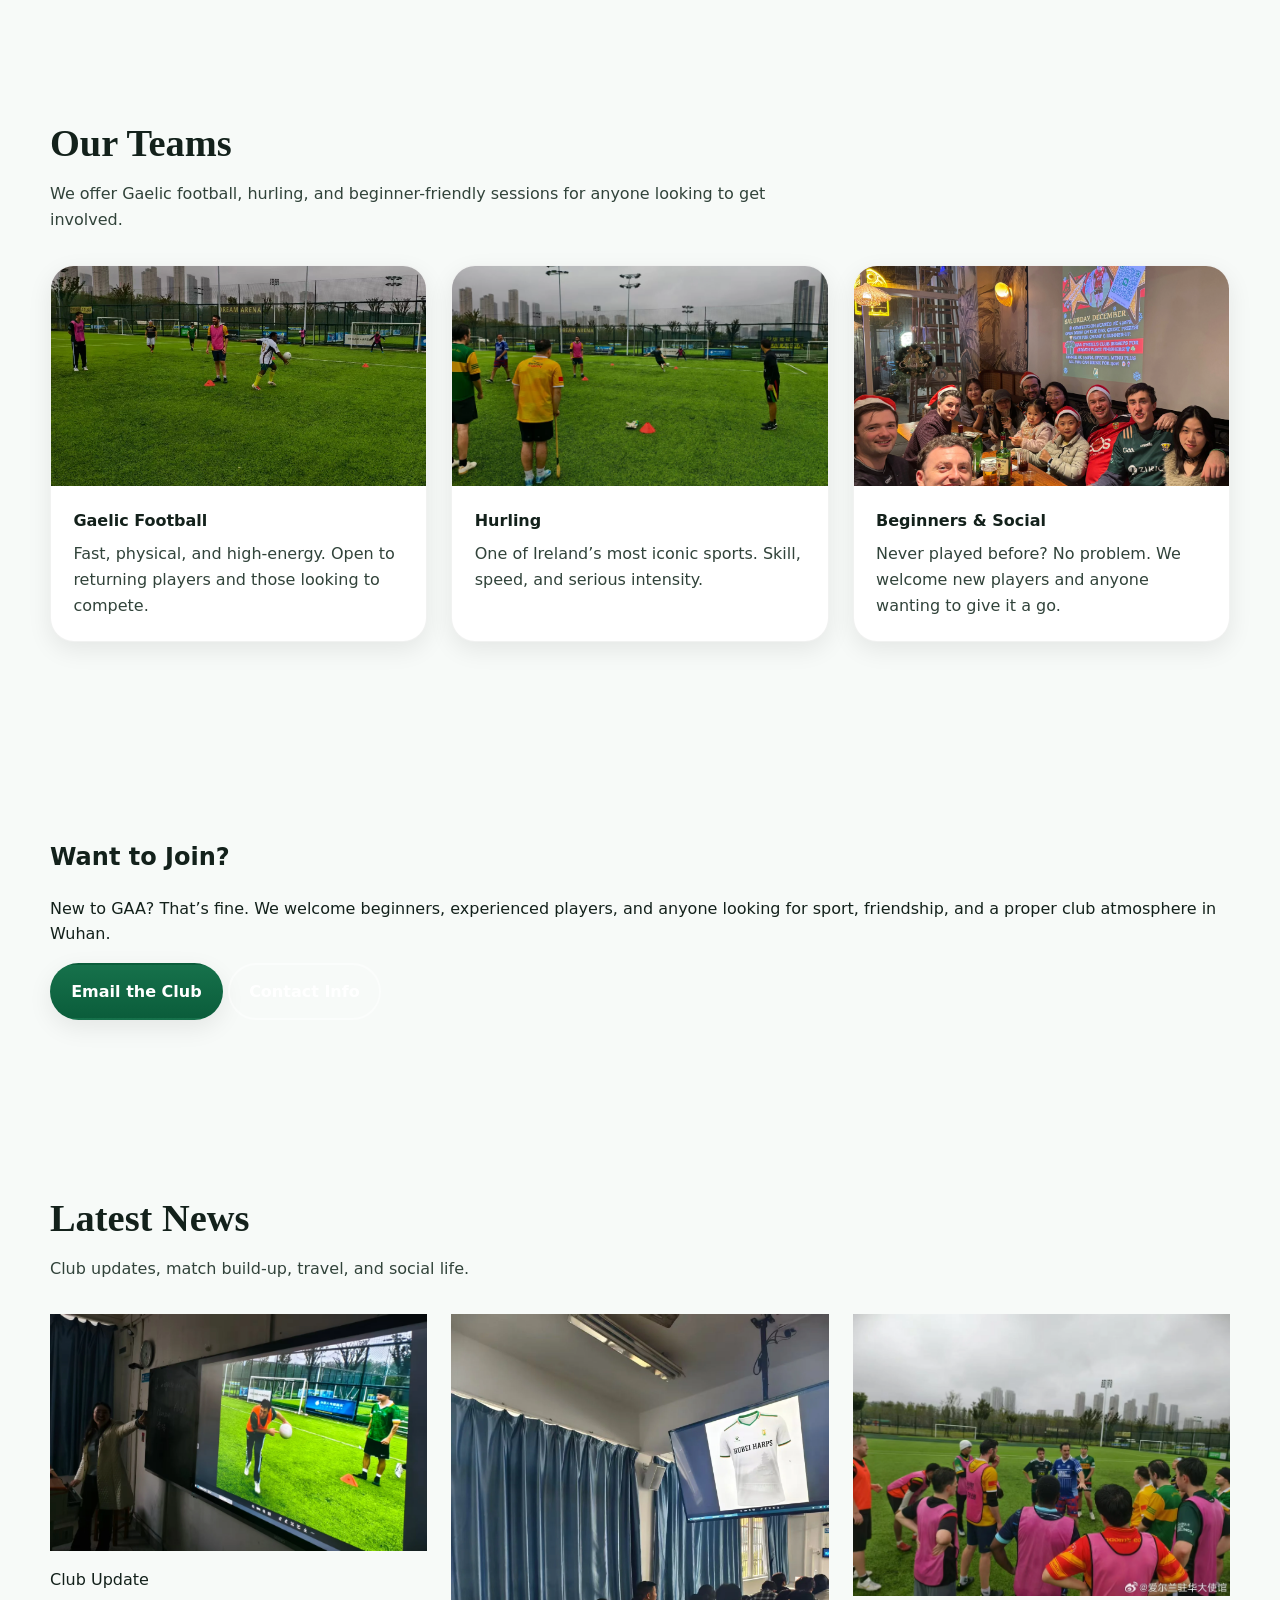
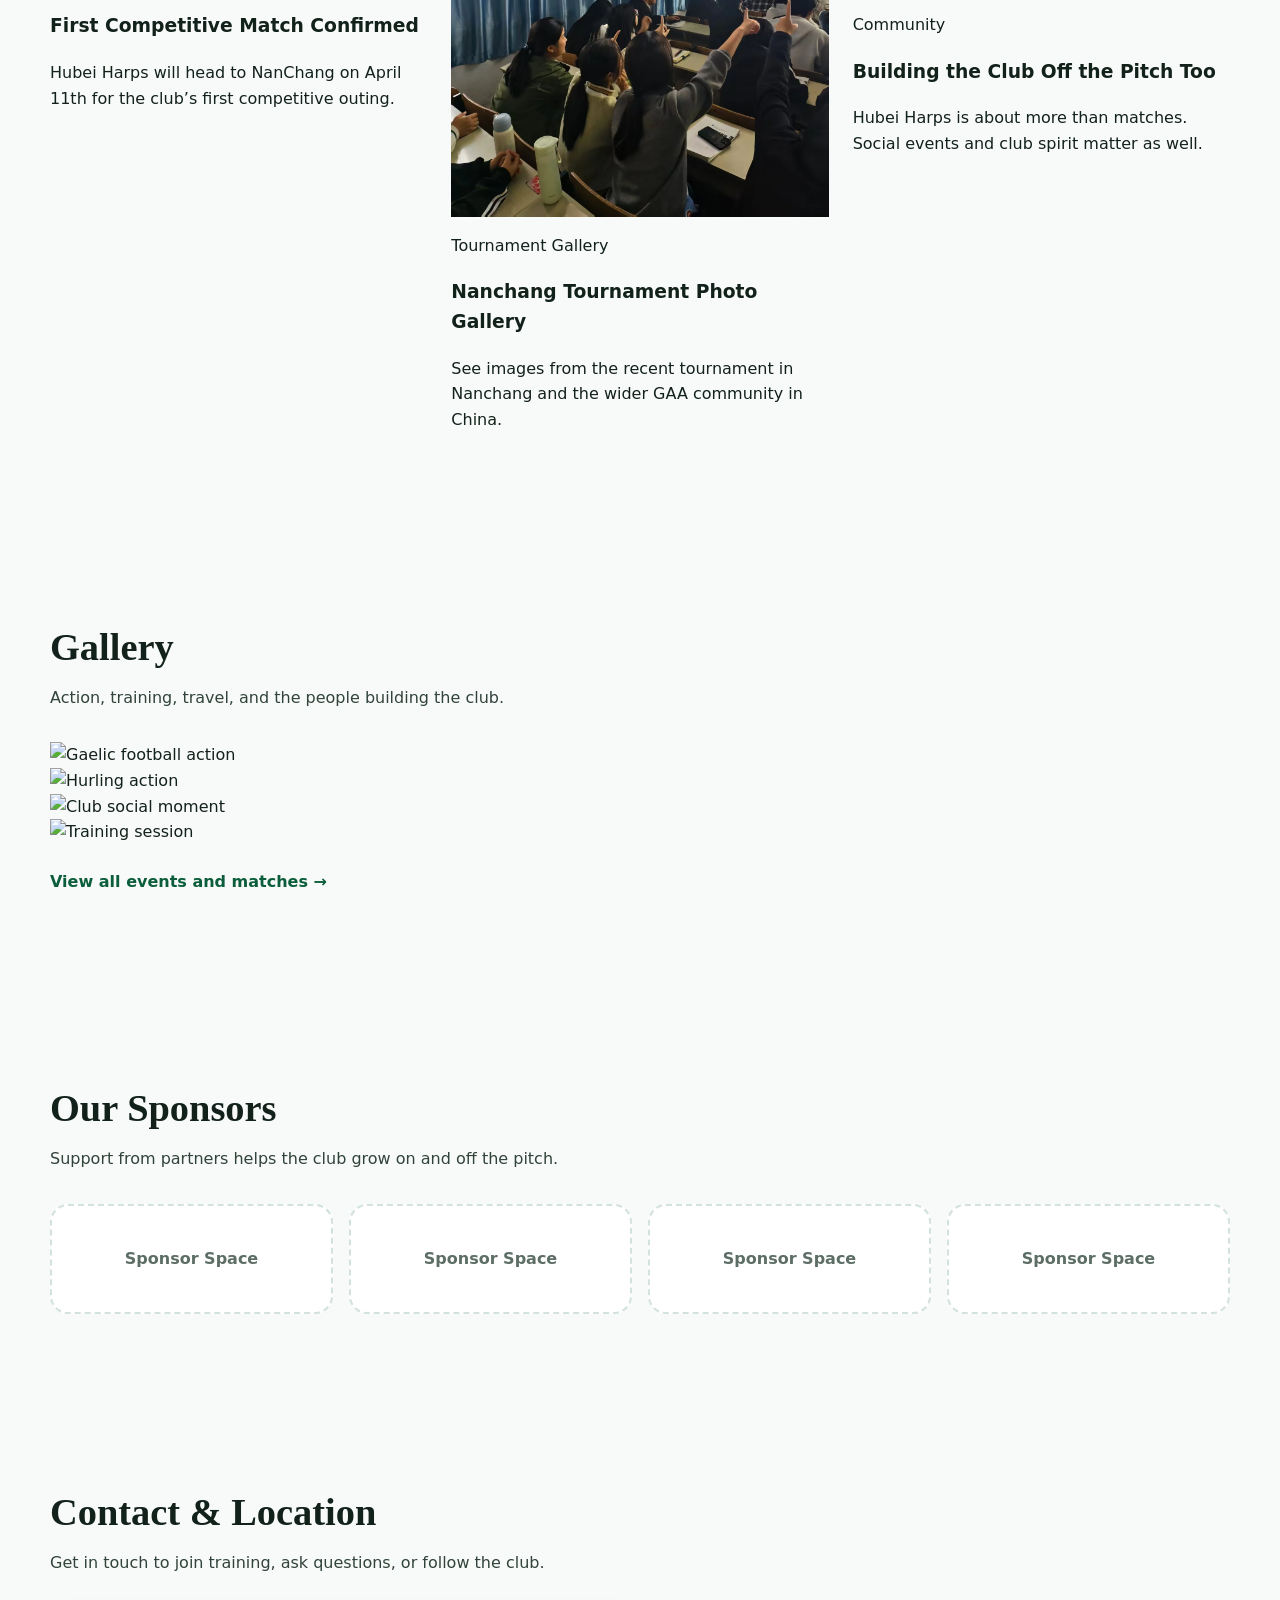
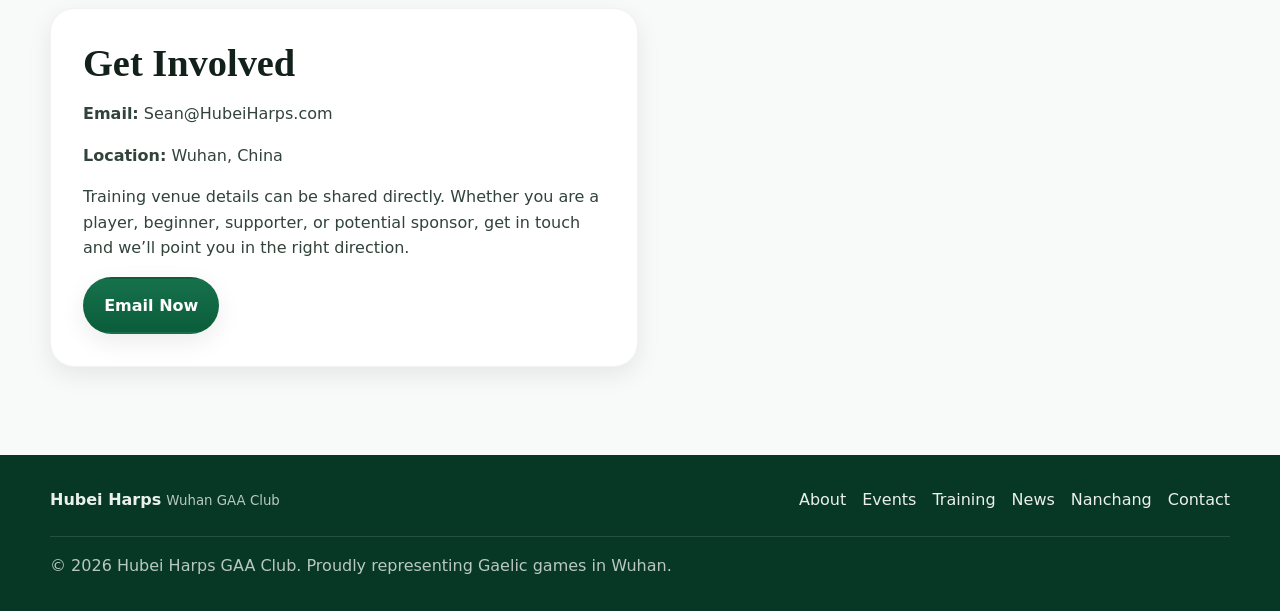
==== commit a1102390: "Update index.html" ====
--- a/index.html
+++ b/index.html
@@ -68,6 +68,7 @@
         <div class="hero-actions">
           <a href="training.html" class="button button-primary">Join Training</a>
           <a href="events.html" class="button button-secondary">View Events</a>
+          <a href="hubei-harps-vs-baiji-rugby.html" class="button button-secondary">Hubei Harps vs BaiJi Rugby</a>
         </div>
       </div>
     </section>
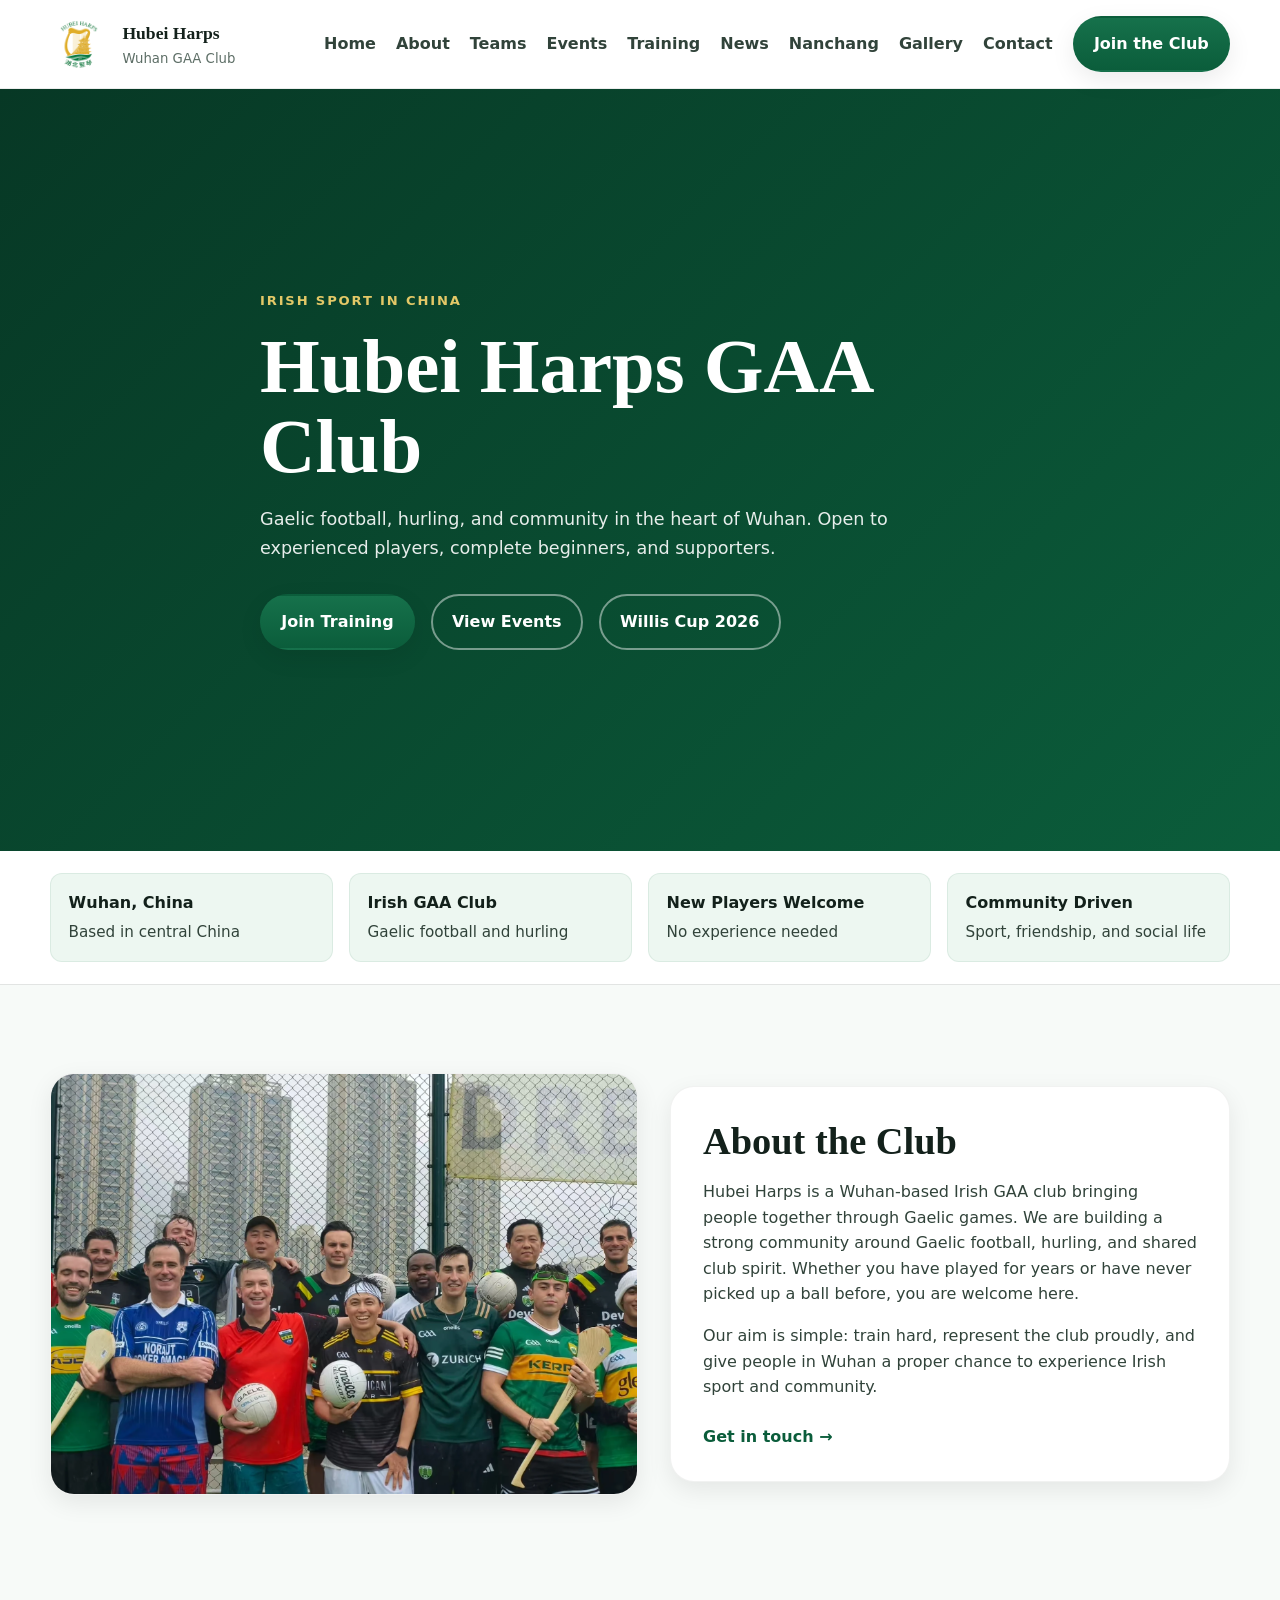
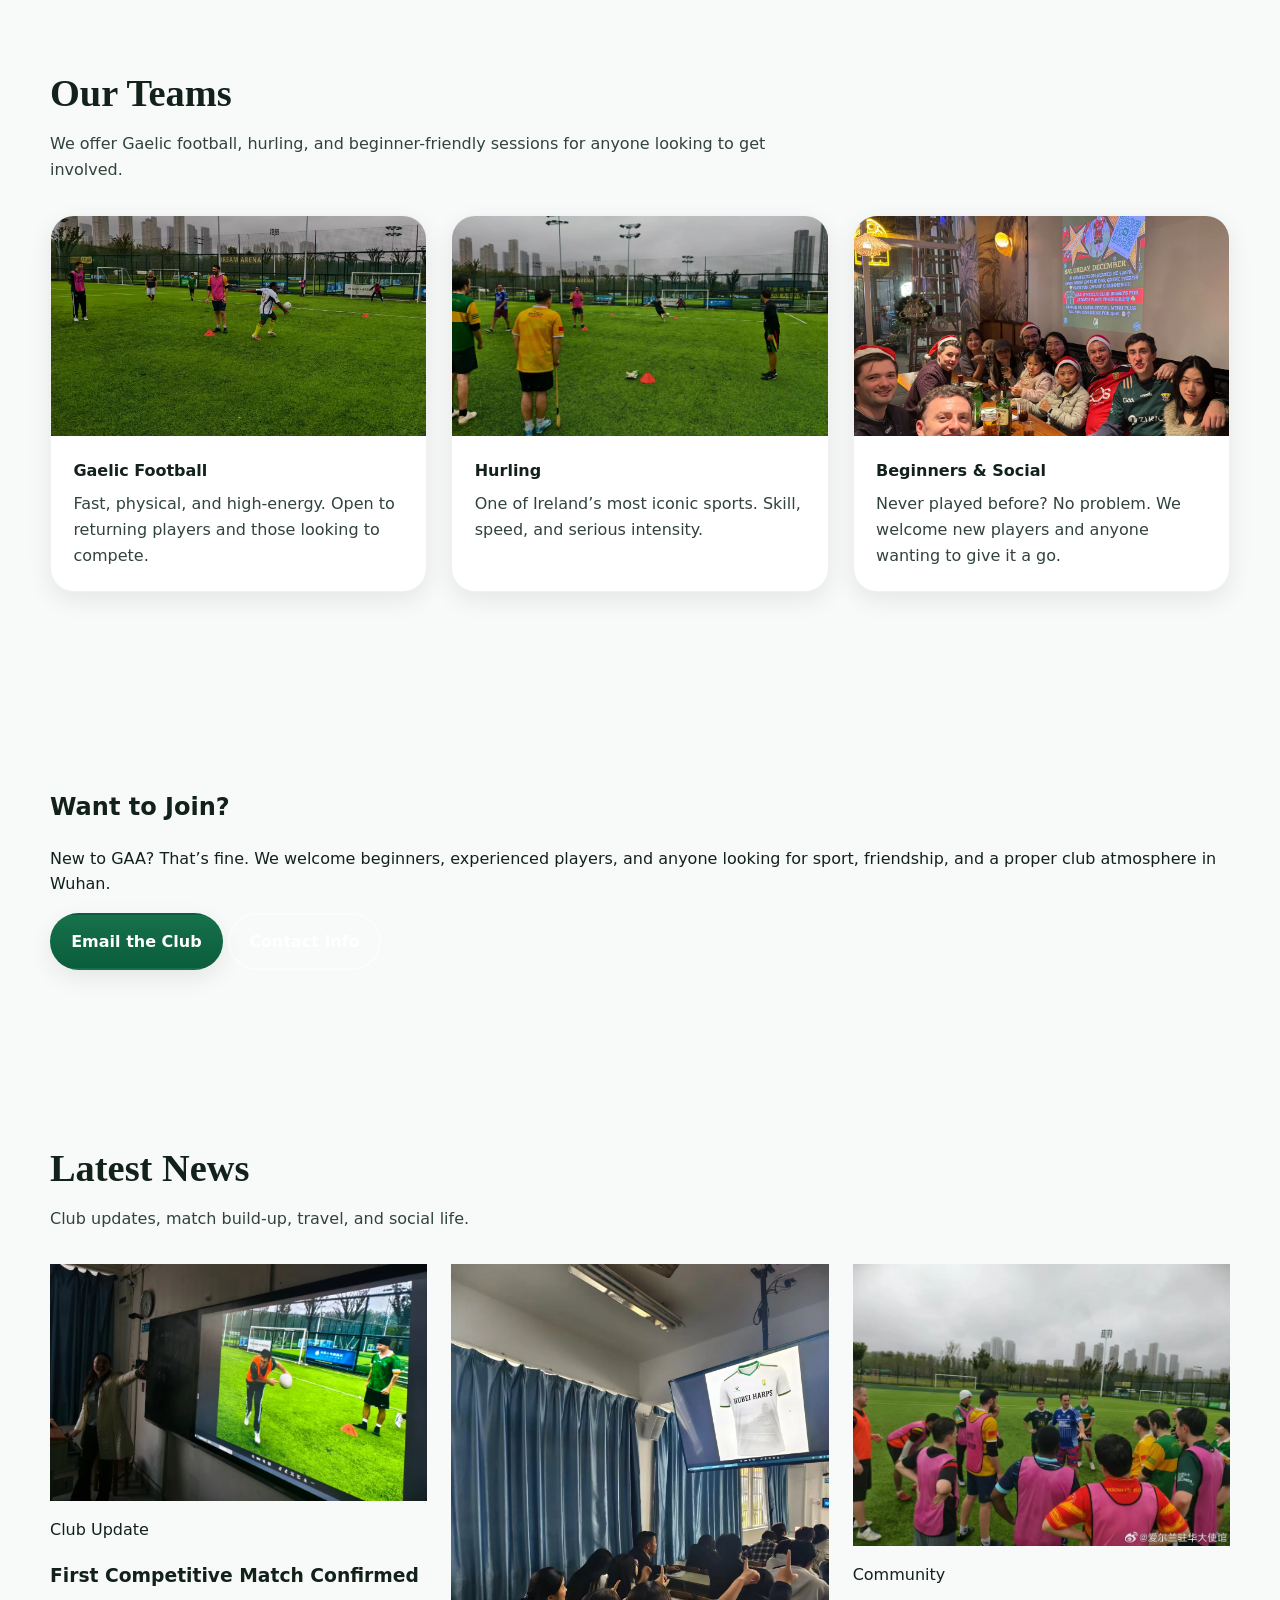
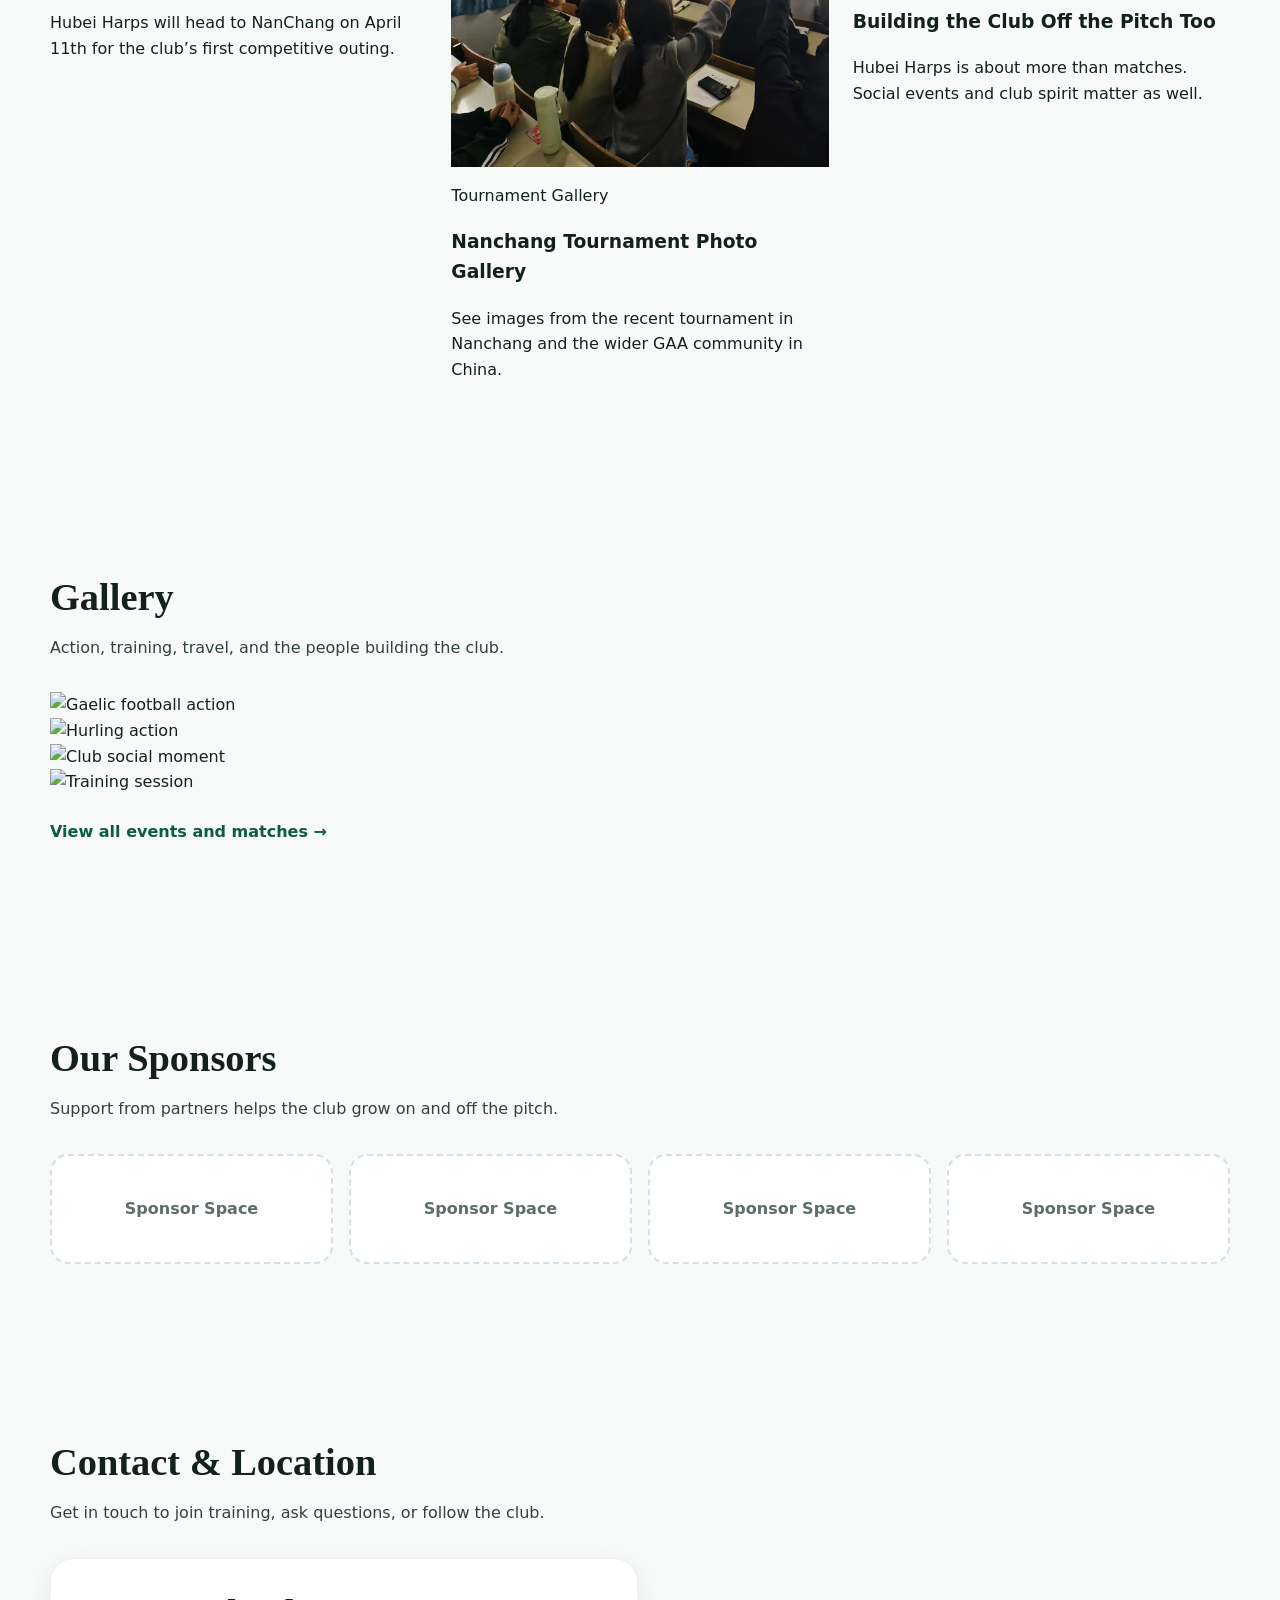
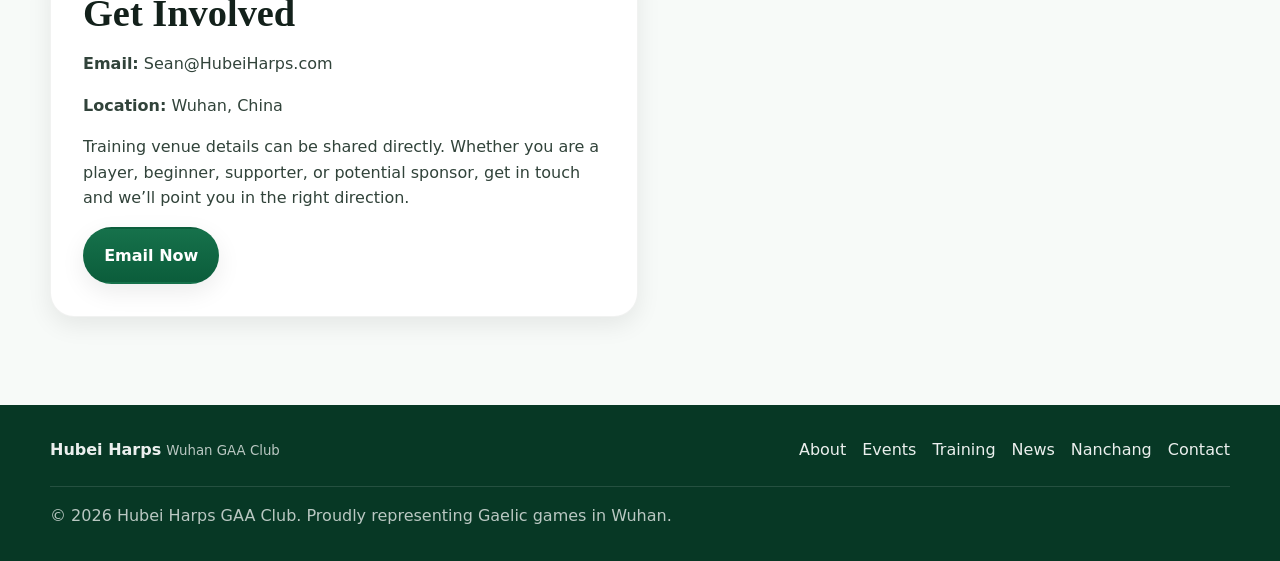
==== commit c0717cdb: "Update index.html" ====
--- a/index.html
+++ b/index.html
@@ -10,14 +10,6 @@
   <script defer src="script.js"></script>
 </head>
 <body>
-
-  <!-- ANNOUNCEMENT -->
-  <div class="announcement-bar">
-    <div class="container announcement-inner">
-      <p>First Competitive Game - April 11th - NanChang</p>
-      <a href="events.html">View Events</a>
-    </div>
-  </div>
 
   <!-- HEADER -->
   <header class="site-header">
@@ -68,7 +60,7 @@
         <div class="hero-actions">
           <a href="training.html" class="button button-primary">Join Training</a>
           <a href="events.html" class="button button-secondary">View Events</a>
-          <a href="hubei-harps-vs-baiji-rugby.html" class="button button-secondary">Hubei Harps vs BaiJi Rugby</a>
+          <a href="willis-cup-2026.html" class="button button-secondary">Willis Cup 2026</a>
         </div>
       </div>
     </section>
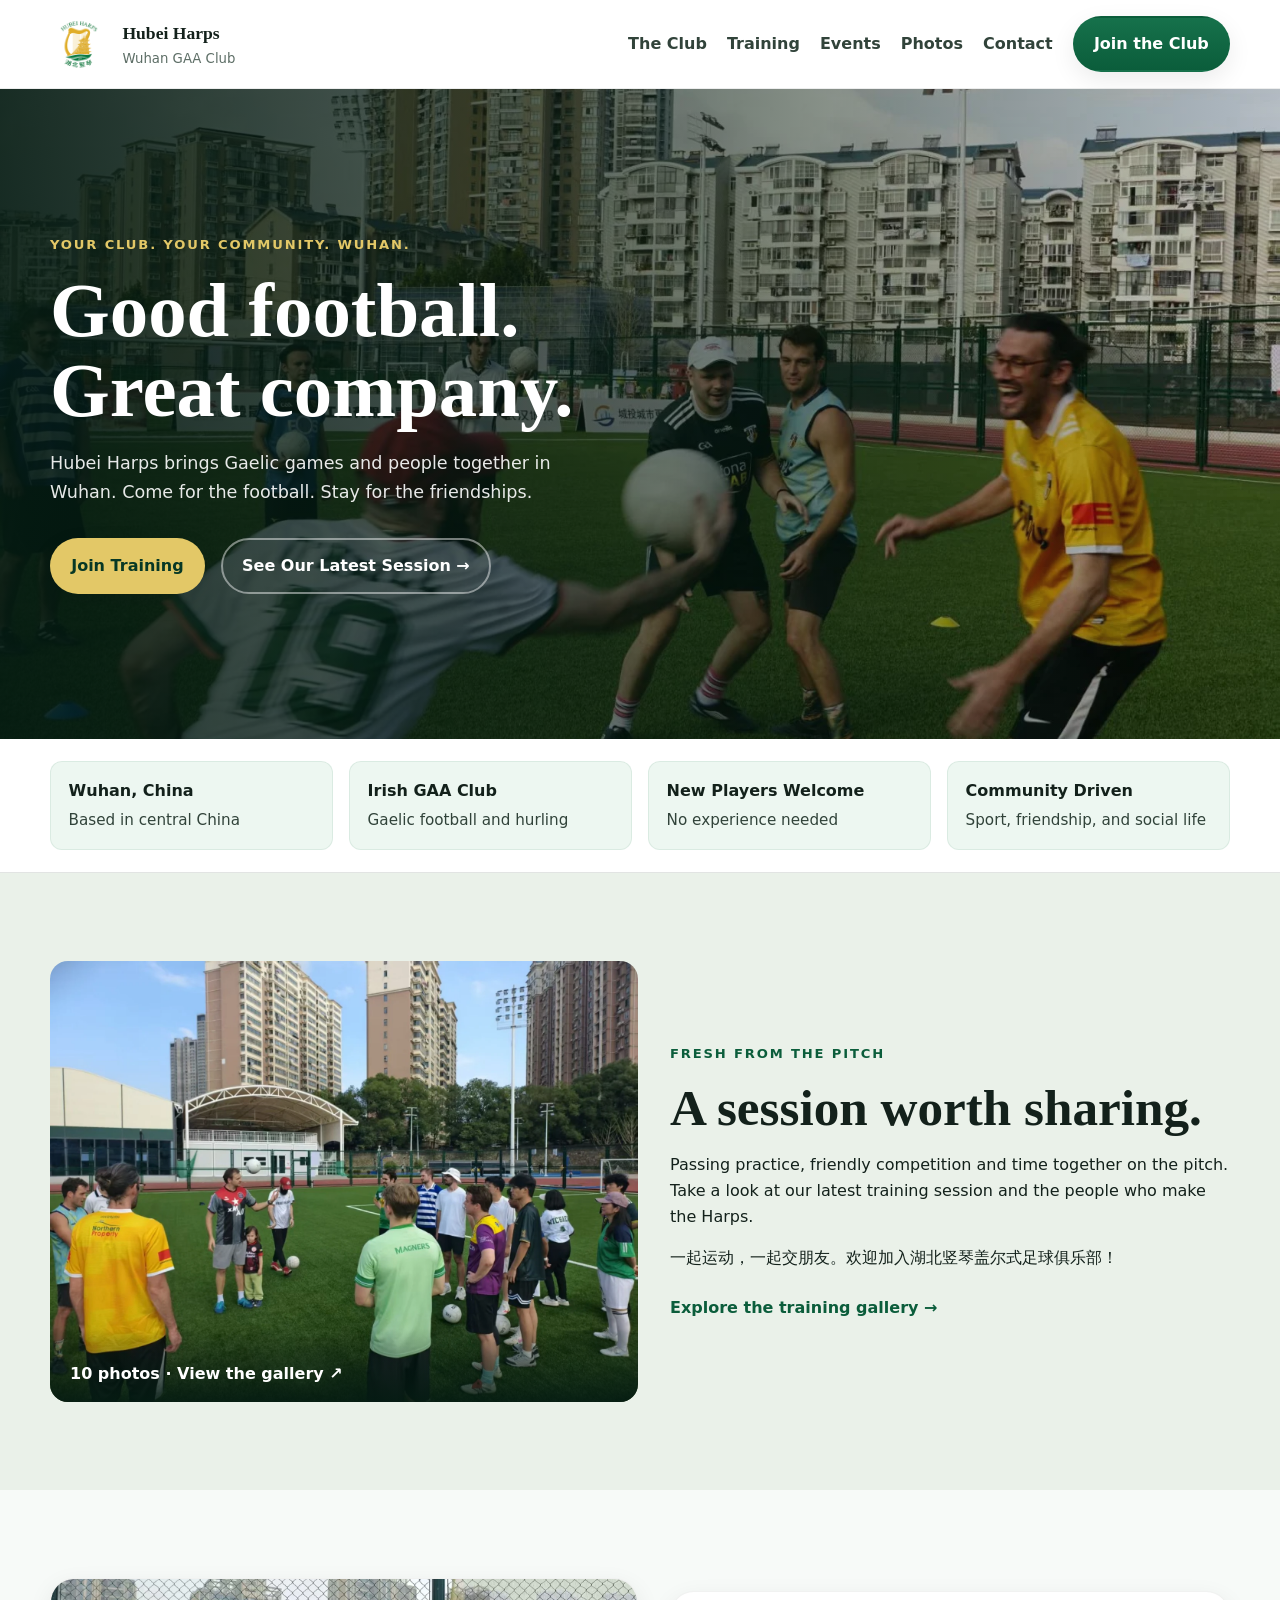
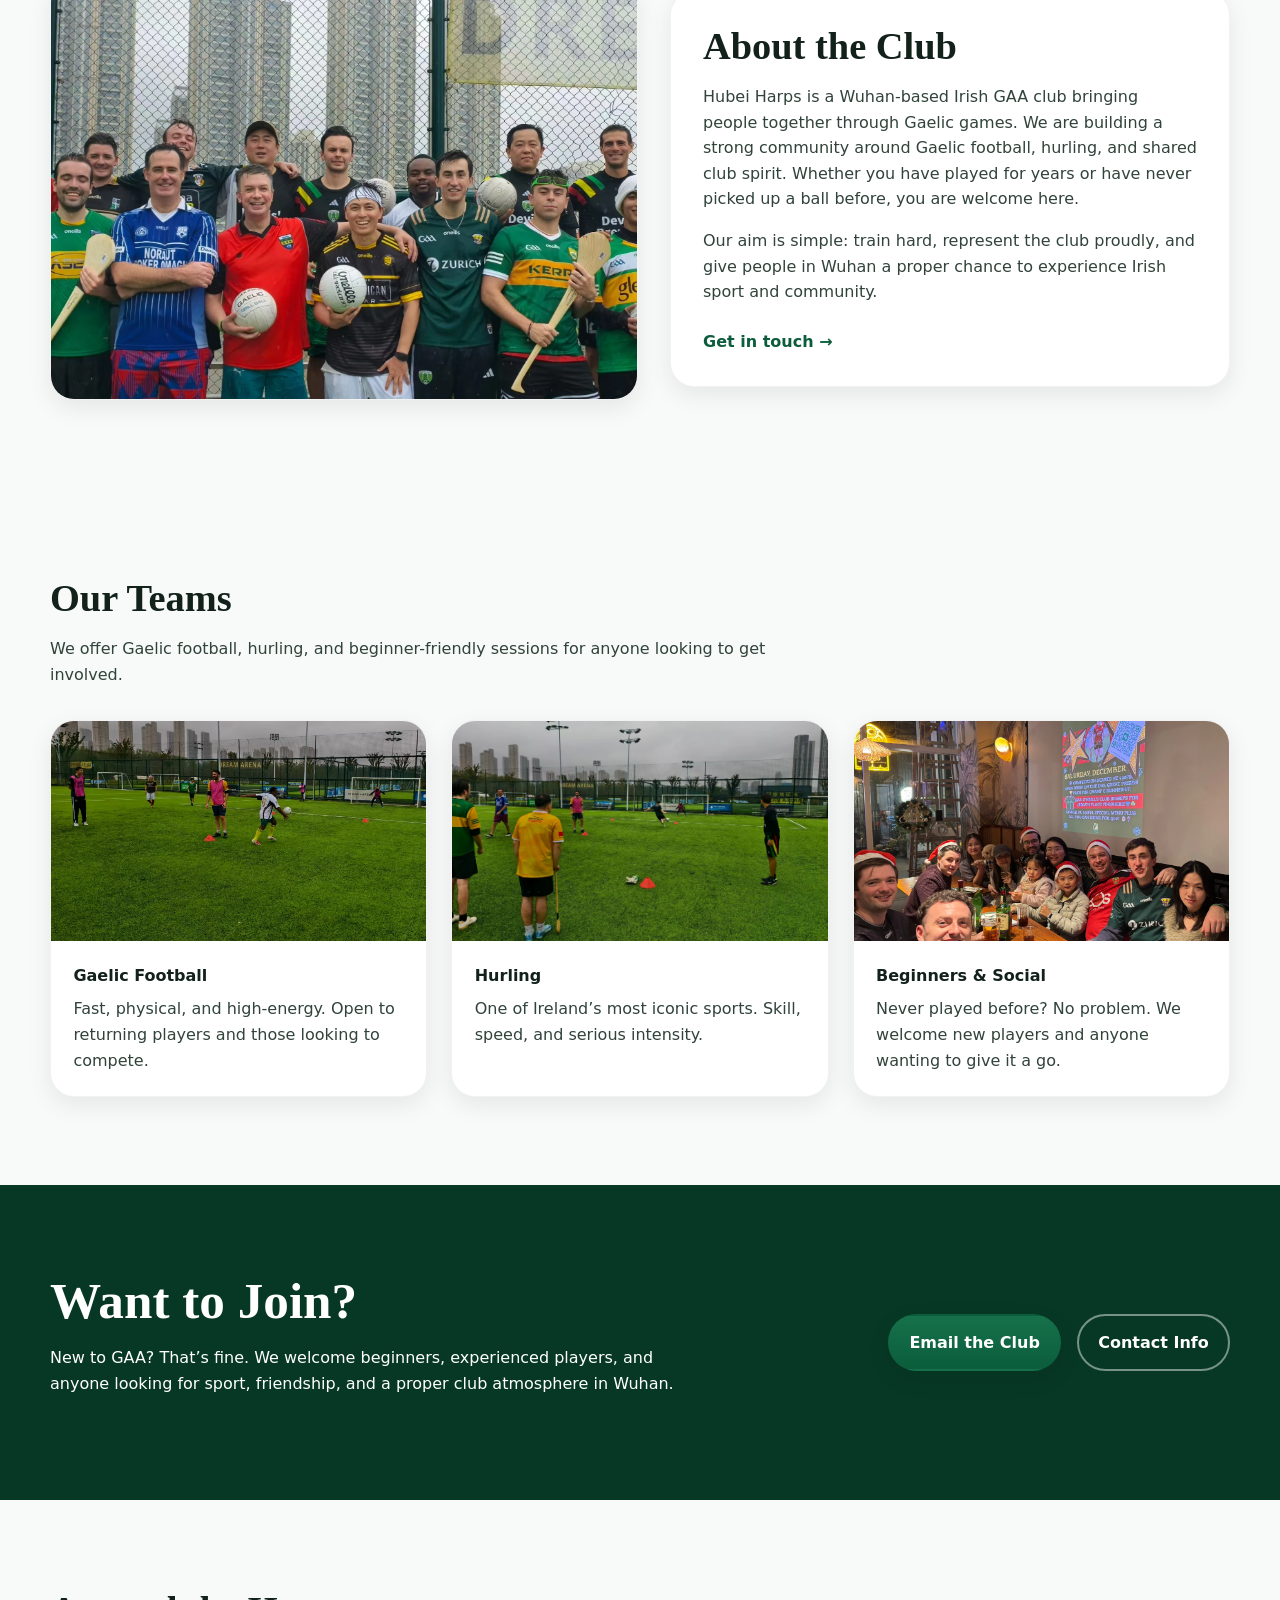
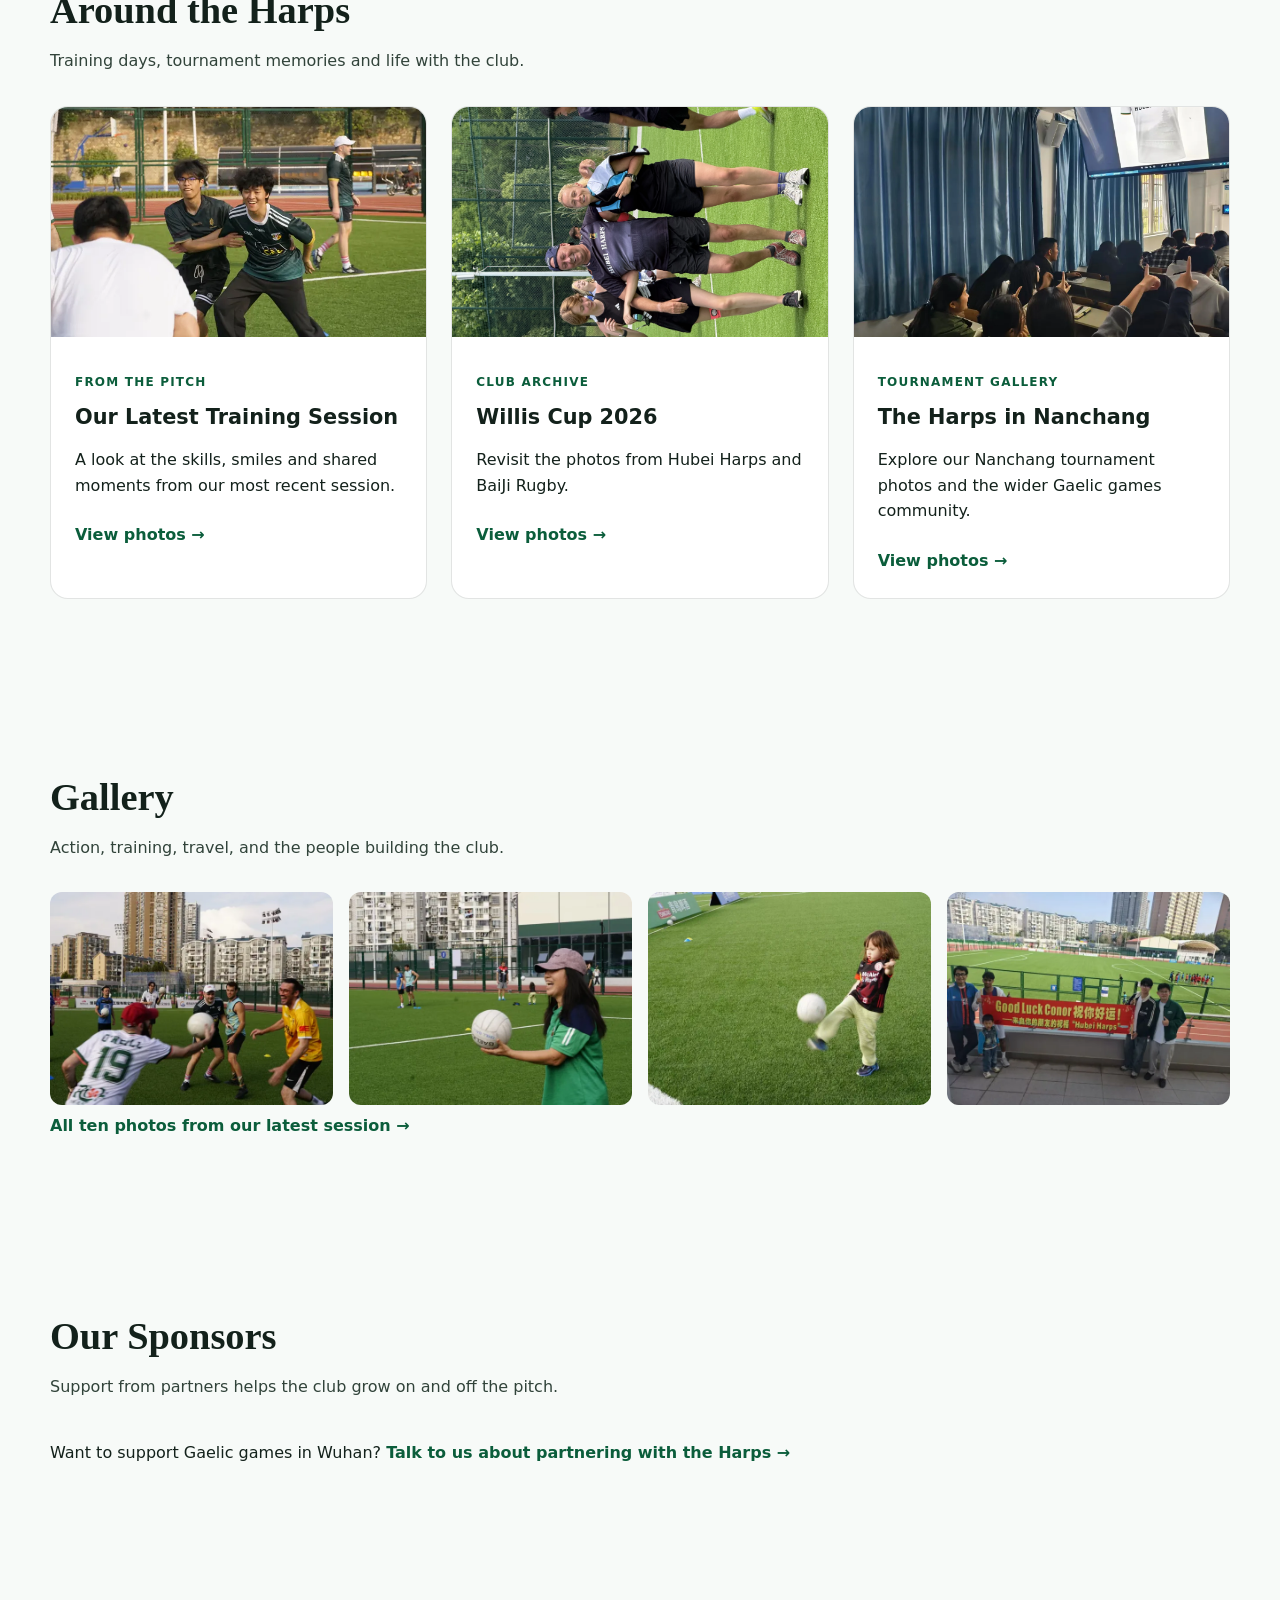
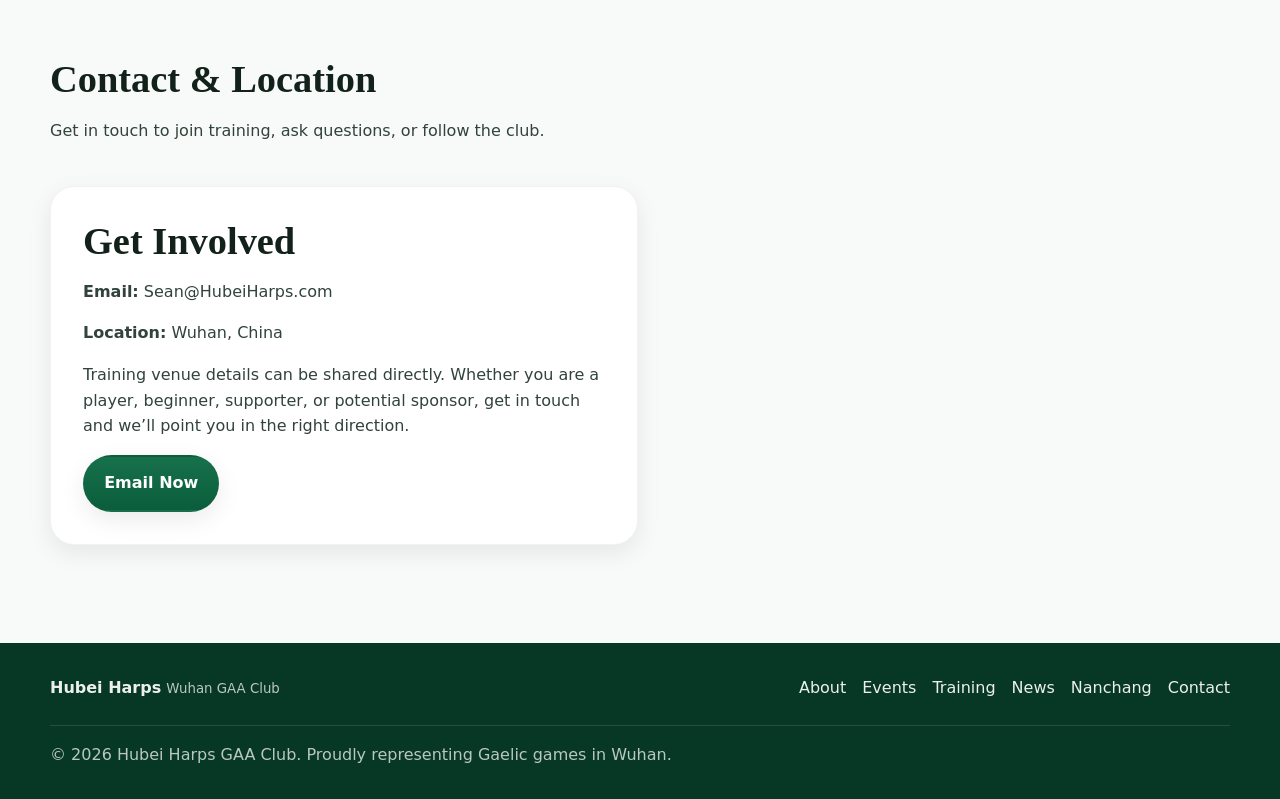
==== commit 6bf5efc3: "Add latest training gallery and refresh homepage" ====
--- a/index.html
+++ b/index.html
@@ -24,14 +24,10 @@
       </a>
 
       <nav class="site-nav" aria-label="Main navigation">
-        <a href="#top">Home</a>
-        <a href="#about">About</a>
-        <a href="#teams">Teams</a>
+        <a href="#about">The Club</a>
+        <a href="training.html">Training</a>
         <a href="events.html">Events</a>
-        <a href="training.html">Training</a>
-        <a href="#news">News</a>
-        <a href="nanchang.html">Nanchang</a>
-        <a href="#gallery">Gallery</a>
+        <a href="#gallery">Photos</a>
         <a href="#contact">Contact</a>
         <a href="mailto:Sean@HubeiHarps.com?subject=Hubei%20Harps%20-%20Join%20the%20Club" class="button button-primary nav-cta">Join the Club</a>
       </nav>
@@ -48,19 +44,19 @@
   <main id="top">
 
     <!-- HERO -->
-    <section class="hero">
+    <section class="hero home-hero">
+      <img class="hero-photo" src="assets/images/latest-training/01.webp" alt="Hubei Harps players enjoying Gaelic football training in Wuhan" width="1536" height="1024" fetchpriority="high">
       <div class="container hero-content">
-        <p class="eyebrow">Irish Sport in China</p>
-        <h1>Hubei Harps GAA Club</h1>
+        <p class="eyebrow">Your club. Your community. Wuhan.</p>
+        <h1>Good football.<br>Great company.</h1>
         <p class="hero-copy">
-          Gaelic football, hurling, and community in the heart of Wuhan.
-          Open to experienced players, complete beginners, and supporters.
+          Hubei Harps brings Gaelic games and people together in Wuhan.
+          Come for the football. Stay for the friendships.
         </p>
 
         <div class="hero-actions">
           <a href="training.html" class="button button-primary">Join Training</a>
-          <a href="events.html" class="button button-secondary">View Events</a>
-          <a href="willis-cup-2026.html" class="button button-secondary">Willis Cup 2026</a>
+          <a href="latest-training.html" class="button button-secondary">See Our Latest Session →</a>
         </div>
       </div>
     </section>
@@ -84,6 +80,19 @@
           <strong>Community Driven</strong>
           <span>Sport, friendship, and social life</span>
         </article>
+      </div>
+    </section>
+
+    <section class="section session-feature" aria-labelledby="latest-heading">
+      <div class="container split-grid">
+        <a class="session-image" href="latest-training.html"><img src="assets/images/latest-training/09.webp" alt="Hubei Harps gathered together at their latest training session" width="1536" height="1152" loading="lazy"><span>10 photos · View the gallery ↗</span></a>
+        <div>
+          <p class="eyebrow">Fresh from the pitch</p>
+          <h2 id="latest-heading">A session worth sharing.</h2>
+          <p>Passing practice, friendly competition and time together on the pitch. Take a look at our latest training session and the people who make the Harps.</p>
+          <p lang="zh-Hans">一起运动，一起交朋友。欢迎加入湖北竖琴盖尔式足球俱乐部！</p>
+          <a class="text-link" href="latest-training.html">Explore the training gallery →</a>
+        </div>
       </div>
     </section>
 
@@ -174,41 +183,14 @@
       <div class="container">
 
         <div class="section-head">
-          <h2>Latest News</h2>
-          <p>Club updates, match build-up, travel, and social life.</p>
+          <h2>Around the Harps</h2>
+          <p>Training days, tournament memories and life with the club.</p>
         </div>
 
         <div class="card-grid three-up">
-
-          <article class="news-card">
-            <img src="assets/images/news-1.webp" alt="Club match or training action">
-            <div class="news-card-body">
-              <p class="news-meta">Club Update</p>
-              <h3>First Competitive Match Confirmed</h3>
-              <p>Hubei Harps will head to NanChang on April 11th for the club’s first competitive outing.</p>
-            </div>
-          </article>
-
-          <article class="news-card">
-            <a href="nanchang.html">
-              <img src="assets/images/news-2.webp" alt="Nanchang tournament or team travel photo">
-            </a>
-            <div class="news-card-body">
-              <p class="news-meta">Tournament Gallery</p>
-              <h3><a href="nanchang.html">Nanchang Tournament Photo Gallery</a></h3>
-              <p>See images from the recent tournament in Nanchang and the wider GAA community in China.</p>
-            </div>
-          </article>
-
-          <article class="news-card">
-            <img src="assets/images/news-3.webp" alt="Club social event">
-            <div class="news-card-body">
-              <p class="news-meta">Community</p>
-              <h3>Building the Club Off the Pitch Too</h3>
-              <p>Hubei Harps is about more than matches. Social events and club spirit matter as well.</p>
-            </div>
-          </article>
-
+          <article class="news-card"><a href="latest-training.html"><img src="assets/images/latest-training/02-thumb.webp" alt="Players enjoying a training drill" loading="lazy"><div class="news-card-body"><p class="news-meta">From the Pitch</p><h3>Our Latest Training Session</h3><p>A look at the skills, smiles and shared moments from our most recent session.</p><span class="text-link">View photos →</span></div></a></article>
+          <article class="news-card"><a href="willis-cup-2026.html"><img src="assets/images/baiji/willis1.webp" alt="Willis Cup photo gallery" loading="lazy"><div class="news-card-body"><p class="news-meta">Club Archive</p><h3>Willis Cup 2026</h3><p>Revisit the photos from Hubei Harps and BaiJi Rugby.</p><span class="text-link">View photos →</span></div></a></article>
+          <article class="news-card"><a href="nanchang.html"><img src="assets/images/news-2.webp" alt="Hubei Harps tournament gallery" loading="lazy"><div class="news-card-body"><p class="news-meta">Tournament Gallery</p><h3>The Harps in Nanchang</h3><p>Explore our Nanchang tournament photos and the wider Gaelic games community.</p><span class="text-link">View photos →</span></div></a></article>
         </div>
       </div>
     </section>
@@ -222,16 +204,13 @@
           <p>Action, training, travel, and the people building the club.</p>
         </div>
 
-        <div class="gallery-grid">
-          <img src="assets/images/gallery-1.webp" alt="Gaelic football action">
-          <img src="assets/images/gallery-2.webp" alt="Hurling action">
-          <img src="assets/images/gallery-3.webp" alt="Club social moment">
-          <img src="assets/images/gallery-4.webp" alt="Training session">
-        </div>
-
-        <p style="margin-top: 1rem;">
-          <a href="events.html" class="text-link">View all events and matches →</a>
-        </p>
+        <div class="gallery-grid home-gallery">
+          <a href="latest-training.html#photos"><img src="assets/images/latest-training/01-thumb.webp" alt="Passing practice with the Harps in Wuhan" loading="lazy" width="720" height="480"></a>
+          <a href="latest-training.html#photos"><img src="assets/images/latest-training/05-thumb.webp" alt="A player smiling with a Gaelic football during training" loading="lazy" width="720" height="480"></a>
+          <a href="latest-training.html#photos"><img src="assets/images/latest-training/04-thumb.webp" alt="A young supporter kicking a Gaelic football" loading="lazy" width="720" height="480"></a>
+          <a href="latest-training.html#photos"><img src="assets/images/latest-training/10-thumb.webp" alt="Club friends holding a Good Luck Conor banner beside the pitch" loading="lazy" width="720" height="480"></a>
+        </div>
+        <a href="latest-training.html" class="text-link">All ten photos from our latest session →</a>
 
       </div>
     </section>
@@ -245,12 +224,7 @@
           <p>Support from partners helps the club grow on and off the pitch.</p>
         </div>
 
-        <div class="sponsor-row">
-          <div class="sponsor-box">Sponsor Space</div>
-          <div class="sponsor-box">Sponsor Space</div>
-          <div class="sponsor-box">Sponsor Space</div>
-          <div class="sponsor-box">Sponsor Space</div>
-        </div>
+        <p>Want to support Gaelic games in Wuhan? <a class="text-link" href="mailto:Sean@HubeiHarps.com?subject=Supporting%20Hubei%20Harps">Talk to us about partnering with the Harps →</a></p>
 
       </div>
     </section>
--- a/styles.css
+++ b/styles.css
@@ -829,3 +829,71 @@
   visibility: visible;
   opacity: 1;
 }
+
+/* Latest training and refreshed homepage */
+:focus-visible { outline: 3px solid var(--gold-500); outline-offset: 5px; }
+[id] { scroll-margin-top: 100px; }
+.home-hero { min-height: 650px; overflow: hidden; }
+.hero-photo { position: absolute; inset: 0; width: 100%; height: 100%; object-fit: cover; object-position: center 60%; }
+.home-hero::after { content: ''; position: absolute; inset: 0; background: linear-gradient(90deg, rgba(4,27,18,.91), rgba(4,27,18,.55) 55%, rgba(4,27,18,.15)); }
+.home-hero .hero-content { max-width: var(--max-width); }
+.home-hero h1 { max-width: 800px; }
+.home-hero .hero-copy { max-width: 48ch; }
+.home-hero .button-primary { background: var(--gold-400); color: var(--green-900); }
+.session-feature { background: #eaf1e9; }
+.session-feature .eyebrow, .session-intro .eyebrow { color: var(--green-800); }
+.session-feature h2, .join-band h2 { font-family: Georgia, serif; font-size: clamp(2rem,4vw,3.4rem); line-height: 1.1; margin: 0 0 1rem; }
+.session-image { display: block; position: relative; overflow: hidden; border-radius: 18px; }
+.session-image img { width: 100%; aspect-ratio: 4 / 3; object-fit: cover; height: auto; }
+.session-image span { position: absolute; bottom: 0; left: 0; right: 0; padding: 2rem 1.25rem 1rem; background: linear-gradient(transparent,rgba(4,27,18,.9)); color: white; font-weight: 700; }
+.news-card { background: white; border: 1px solid var(--line); border-radius: 18px; overflow: hidden; }
+.news-card img { width: 100%; height: 230px; object-fit: cover; }
+.news-card-body { padding: 1.5rem; }
+.news-card h3 { font-size: 1.3rem; line-height: 1.3; margin: .5rem 0; }
+.news-meta { color: var(--green-800); font-size: .75rem; font-weight: 800; text-transform: uppercase; letter-spacing: .1em; }
+.home-gallery { display: grid; grid-template-columns: repeat(4,1fr); gap: 1rem; }
+.home-gallery img { width: 100%; aspect-ratio: 4/3; object-fit: cover; border-radius: 12px; height: auto; }
+.join-band { background: var(--green-900); color: white; }
+.join-wrap { display: flex; align-items: center; justify-content: space-between; gap: 3rem; }
+.join-wrap > div:first-child { max-width: 640px; }
+.join-actions { display: flex; flex-wrap: wrap; gap: 1rem; }
+.contact-grid .map-card { height: 380px; border-radius: 18px; overflow: hidden; }
+.map-card iframe { width: 100%; height: 100%; }
+.session-intro { padding-bottom: 3rem; background: #eaf1e9; }
+.session-intro .eyebrow { margin-top: 2.5rem; }
+.session-intro h1 { font-family: Georgia,serif; font-size: clamp(2.8rem,6.5vw,5.5rem); line-height: 1.05; margin: 0 0 1.5rem; letter-spacing: -.035em; }
+.session-lead { font-size: 1.2rem; max-width: 55ch; color: var(--ink-700); }
+.photo-section { padding-top: 3rem; }
+.training-photo-grid { display: grid; grid-template-columns: repeat(2,minmax(0,1fr)); gap: 2rem 1.5rem; }
+.training-photo { margin: 0; min-width: 0; }
+.training-photo:first-child, .training-photo:nth-child(9) { grid-column: 1 / -1; }
+.photo-open { display: block; position: relative; padding: 0; border: 0; border-radius: 16px; overflow: hidden; background: var(--green-900); cursor: zoom-in; width: 100%; }
+.photo-open img { width: 100%; height: auto; aspect-ratio: 3/2; object-fit: cover; transition: transform .25s; }
+.training-photo:first-child img, .training-photo:nth-child(9) img { aspect-ratio: 16/10; }
+.photo-open:hover img { transform: scale(1.02); }
+.photo-open span { position: absolute; right: 1rem; bottom: 1rem; color: white; background: var(--green-900); border-radius: 50%; padding: .35rem .8rem; font-size: 1.3rem; }
+.training-photo figcaption { padding-top: .75rem; color: var(--ink-700); }
+.training-photo figcaption span { font-size: .75rem; color: var(--green-800); font-weight: 800; margin-right: .5rem; }
+.photo-dialog { width: min(1300px,96vw); max-width: 96vw; max-height: 96dvh; padding: 1rem; border: 1px solid #52675a; border-radius: 16px; background: #081c13; color: white; }
+.photo-dialog::backdrop { background: rgba(0,0,0,.9); }
+.photo-dialog-toolbar, .photo-dialog-controls { display: flex; align-items: center; justify-content: space-between; gap: 1rem; }
+.photo-dialog button { cursor: pointer; color: white; background: #254b38; border: 1px solid #728a7c; border-radius: 8px; padding: .65rem 1rem; font: inherit; min-height: 44px; }
+.photo-full { width: 100%; height: min(70dvh,850px); object-fit: contain; }
+.photo-caption { text-align: center; font-size: .9rem; }
+@media (min-width:761px) and (max-width:1100px) { .site-nav { gap: .65rem; font-size: .85rem; } .nav-wrap { gap: .75rem; } }
+@media (max-width:760px) {
+ .home-hero { min-height: 620px; }
+ .home-hero::after { background: linear-gradient(90deg,rgba(4,27,18,.88),rgba(4,27,18,.5)); }
+ .hero-photo { object-position: 60% center; }
+ .section { padding: 3.5rem 0; }
+ .session-feature .split-grid { gap: 1.5rem; }
+ .home-gallery { grid-template-columns: repeat(2,1fr); }
+ .join-wrap { flex-direction: column; align-items: stretch; gap: 1rem; }
+ .join-actions { flex-direction: column; }
+ .training-photo-grid { grid-template-columns: 1fr; }
+ .training-photo:first-child img, .training-photo:nth-child(9) img { aspect-ratio: 3/2; }
+ .photo-dialog { padding: .65rem; }
+ .photo-dialog-controls { flex-wrap: wrap; }
+ .photo-caption { order: 3; width: 100%; margin: .25rem 0; }
+}
+@media (prefers-reduced-motion:reduce) { html { scroll-behavior: auto; } *, *::before, *::after { transition: none !important; } }
